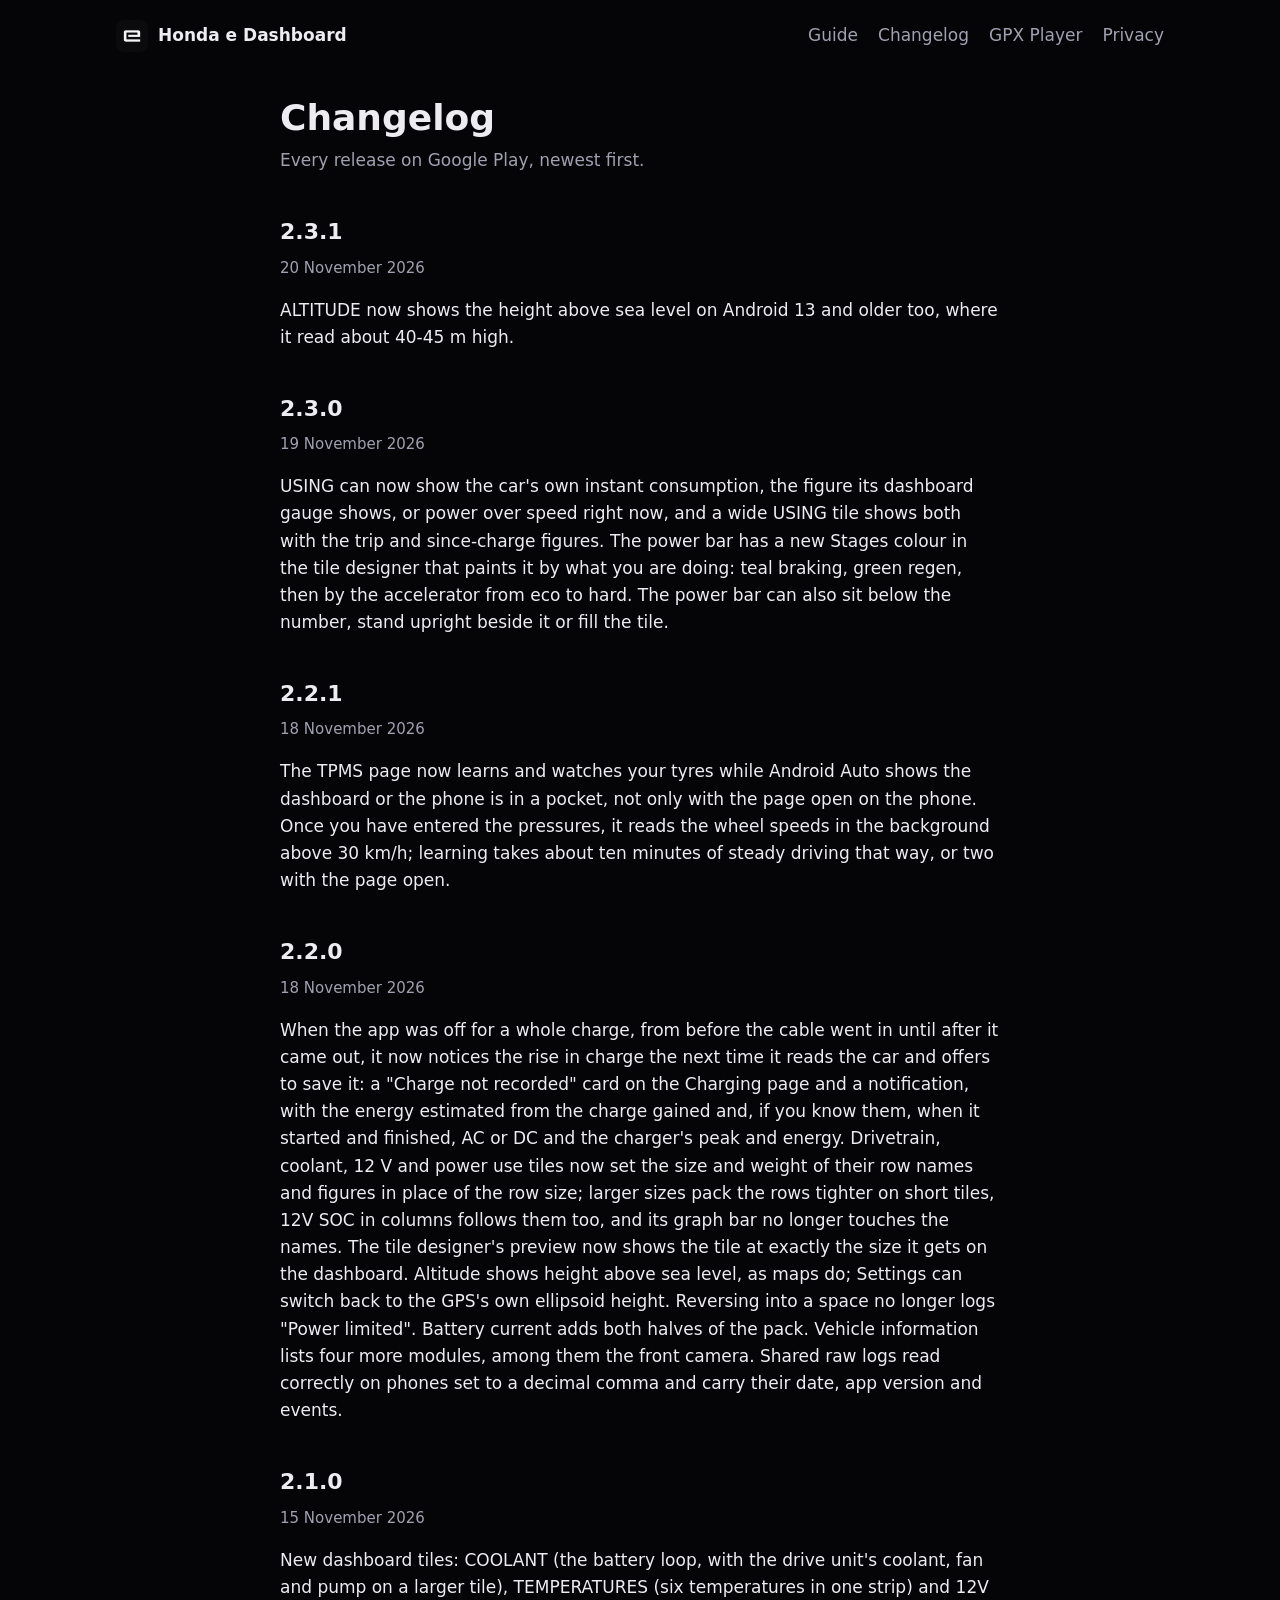
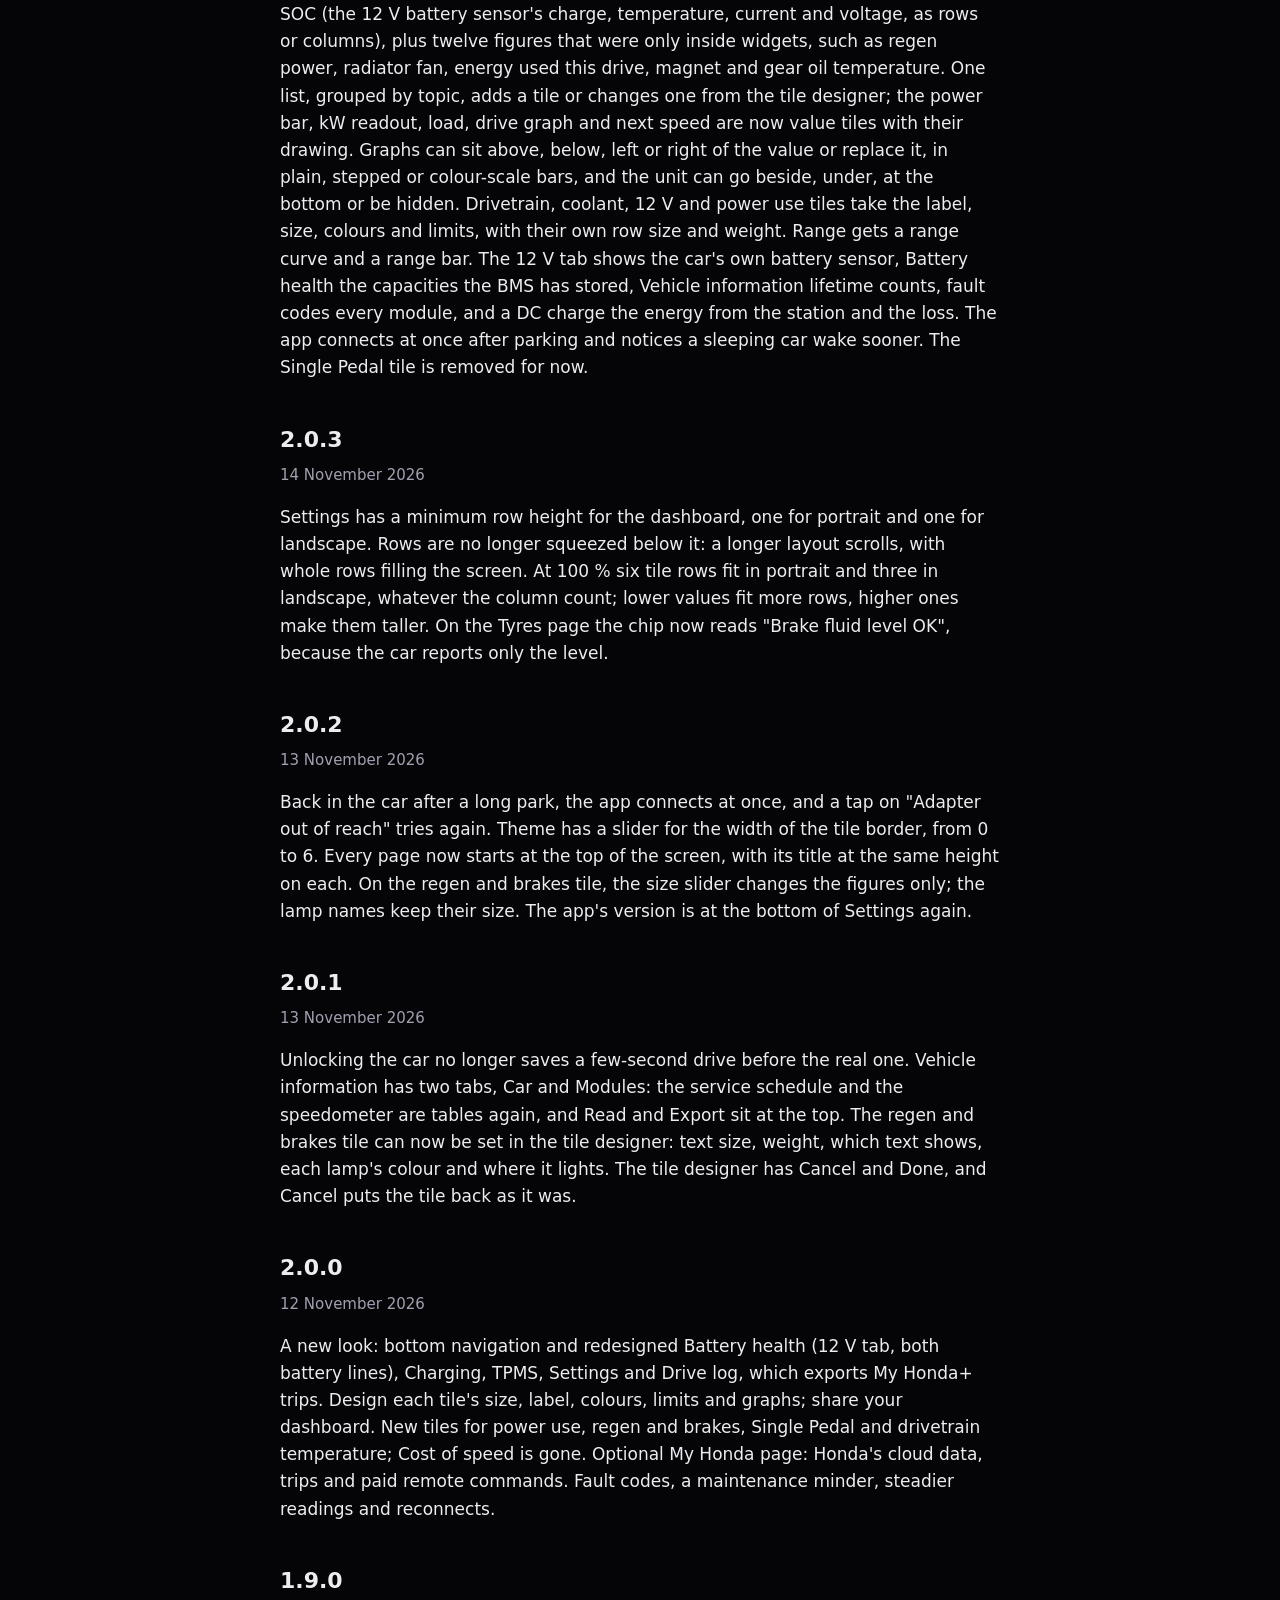
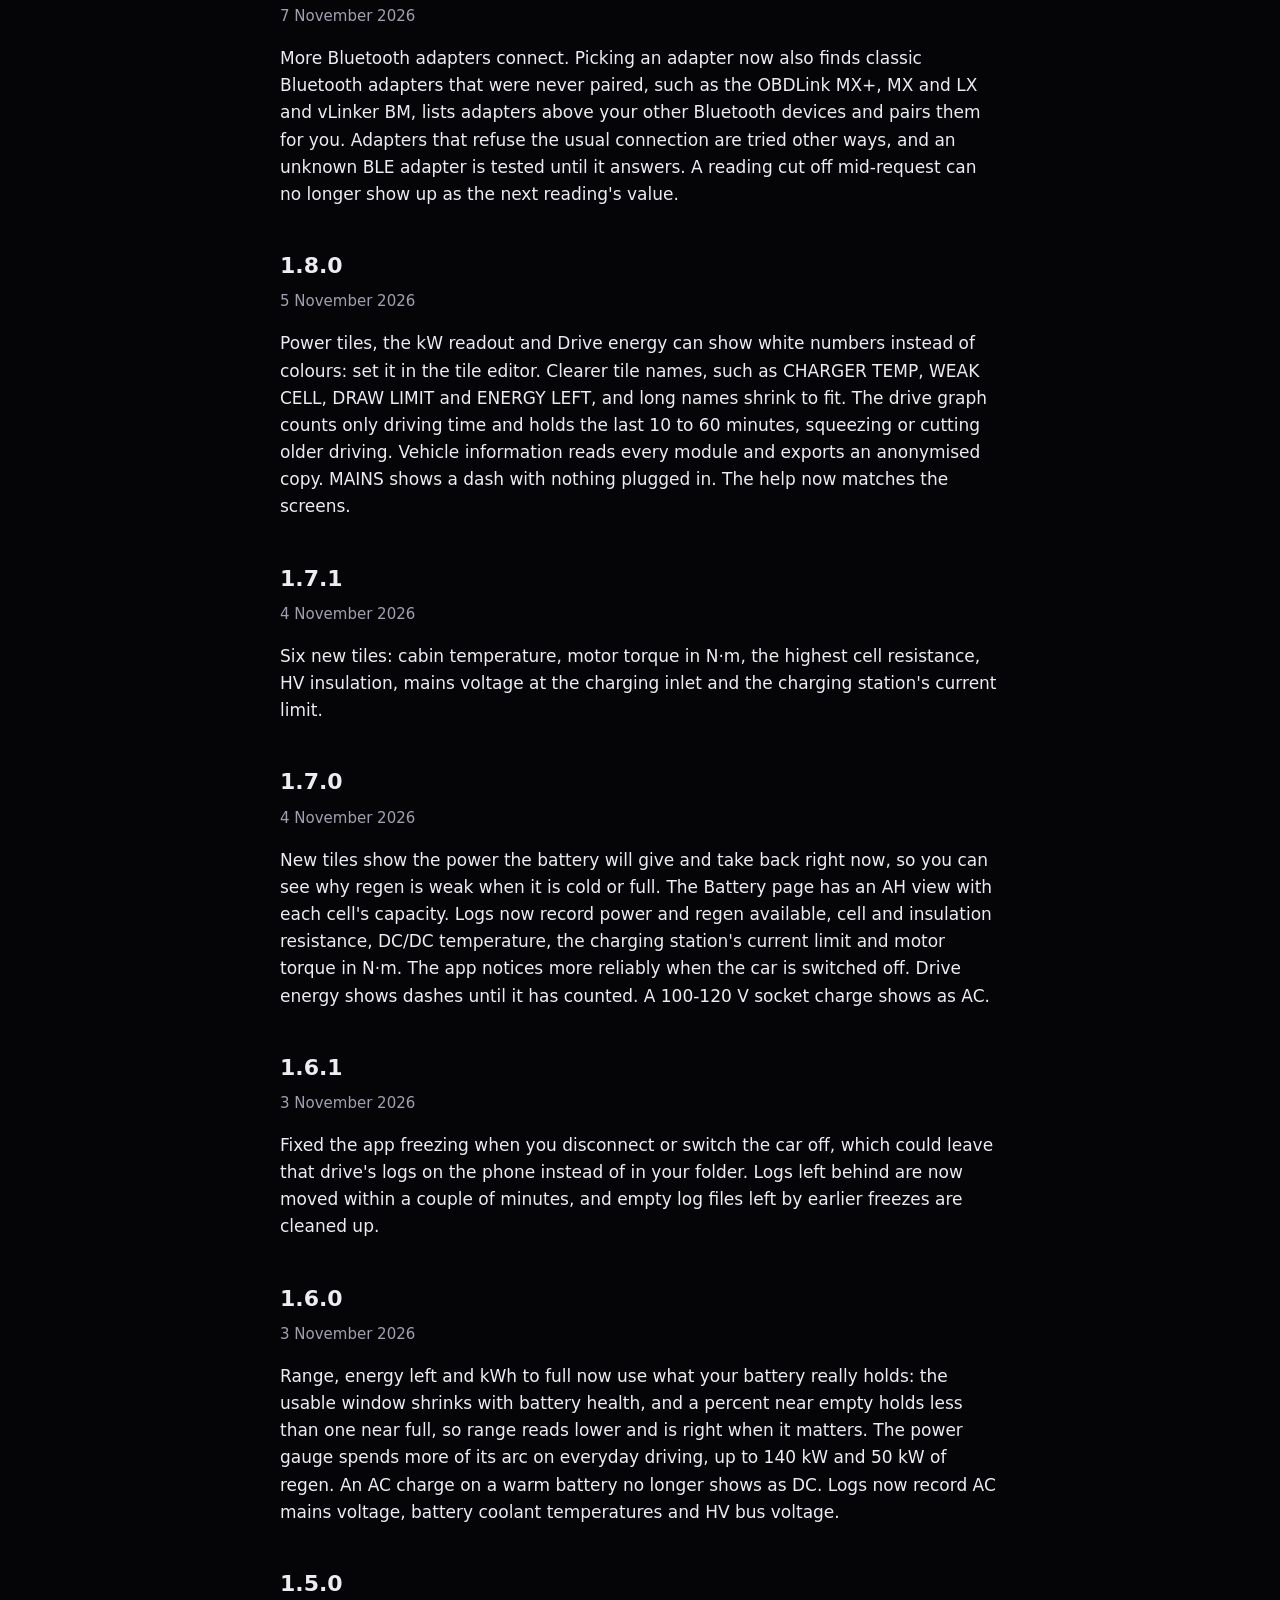
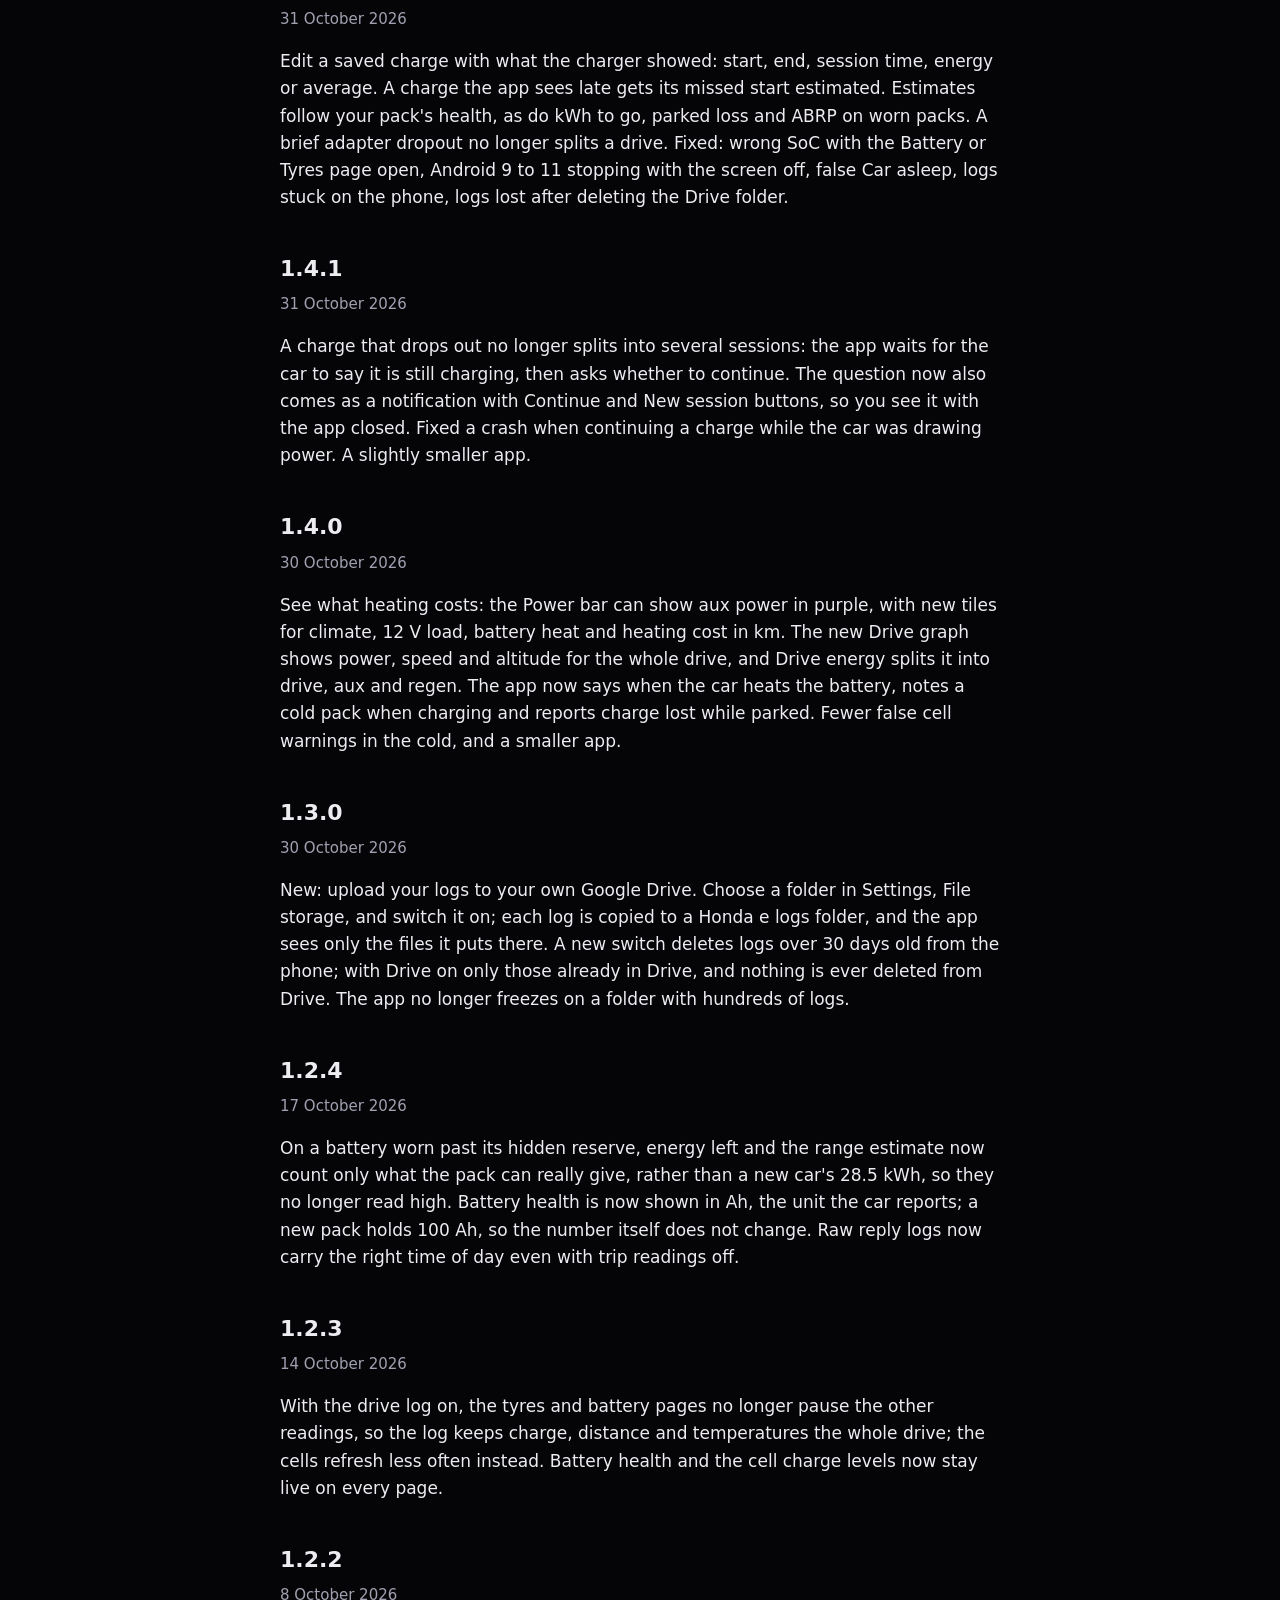
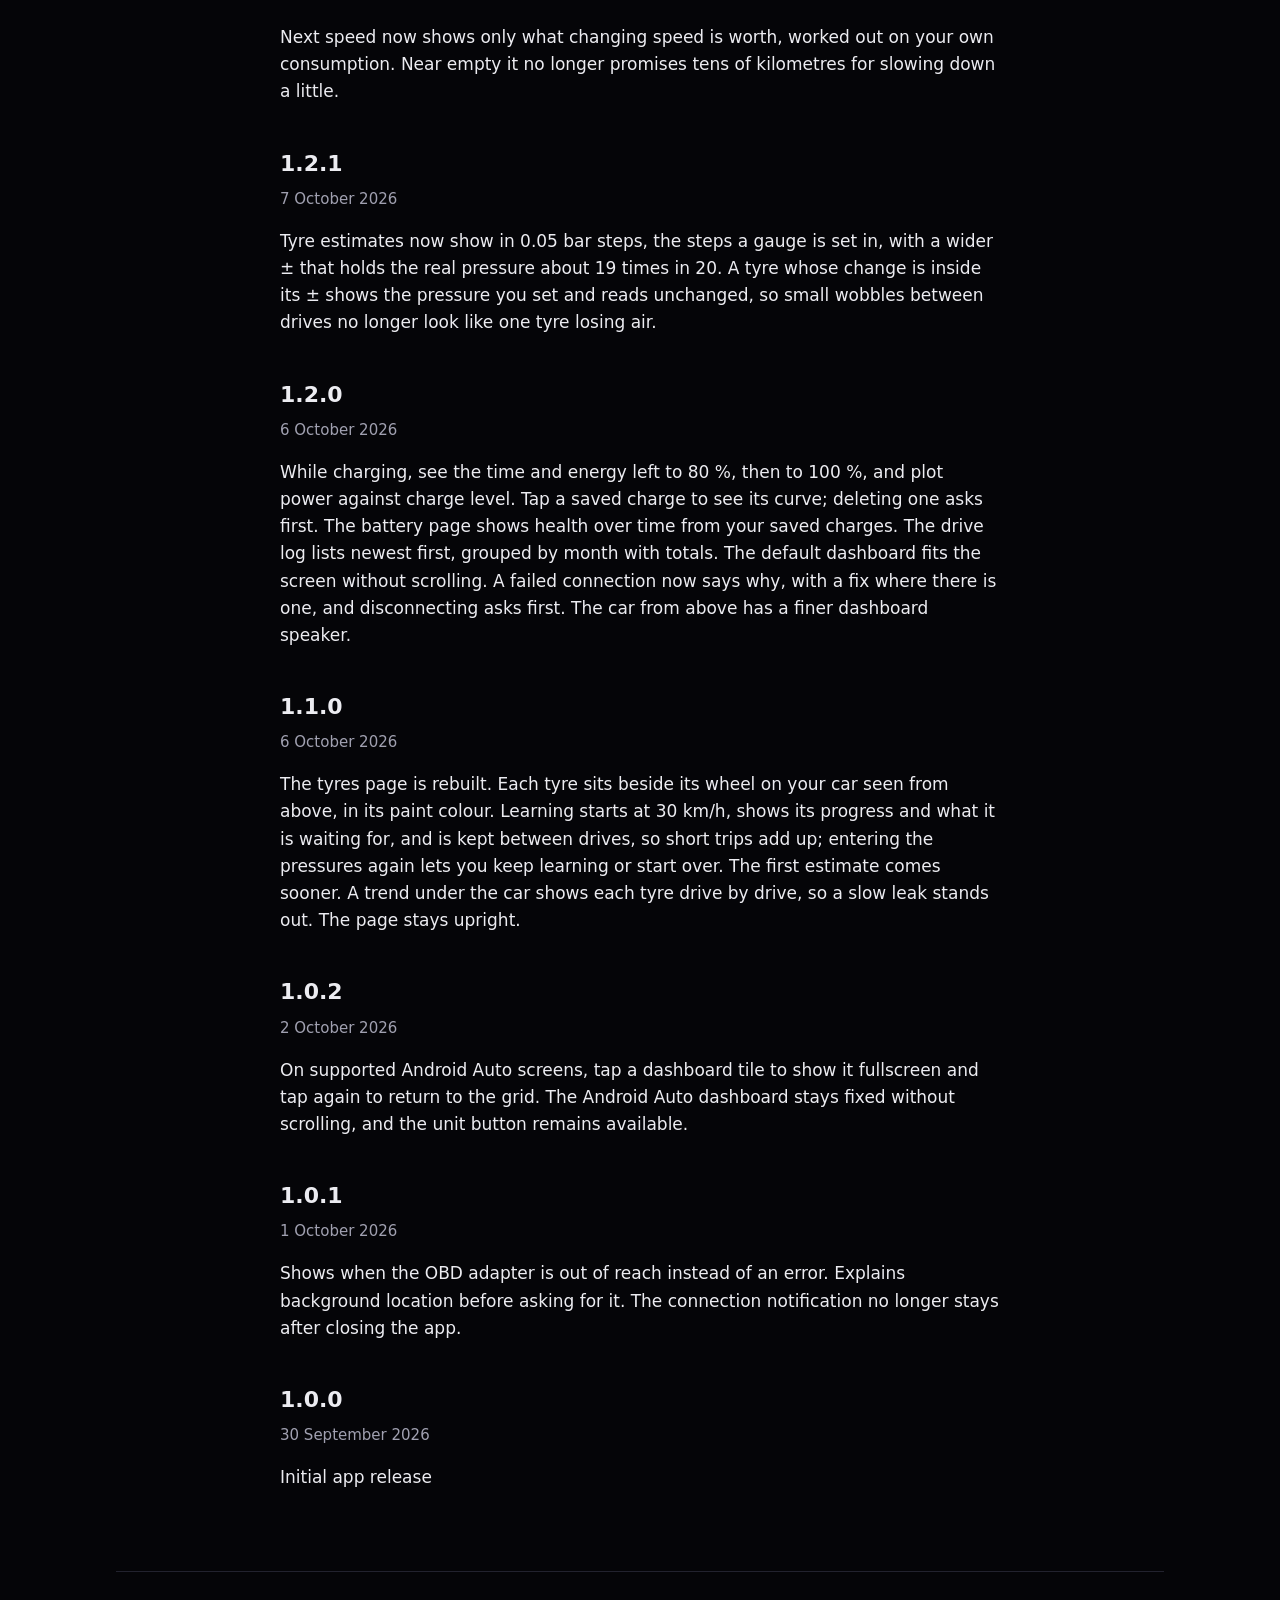
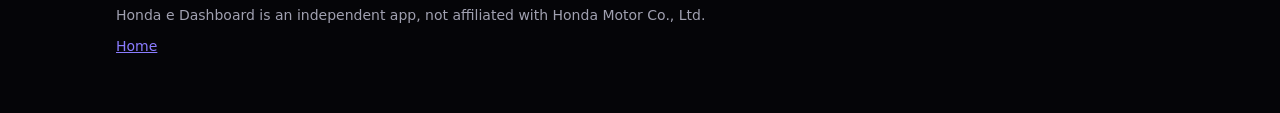
==== changelog.html @ 14dd9c03 "Deploy site from c4abbd6" ====
<!doctype html>
<html lang="en">
<head>
<meta charset="utf-8">
<meta name="viewport" content="width=device-width, initial-scale=1">
<title>Changelog · Honda e Dashboard</title>
<meta name="description" content="Every release of the Honda e Dashboard Android app, newest first.">
<meta name="color-scheme" content="dark">
<link rel="icon" href="img/app-icon-512x512.png">
<link rel="stylesheet" href="style.css">
<link rel="canonical" href="https://morvy.github.io/hondae/changelog.html">
<link rel="apple-touch-icon" href="img/app-icon-512x512.png">
<meta property="og:type" content="website">
<meta property="og:site_name" content="Honda e Dashboard">
<meta property="og:title" content="Changelog · Honda e Dashboard">
<meta property="og:description" content="Every release of the Honda e Dashboard Android app, newest first.">
<meta property="og:url" content="https://morvy.github.io/hondae/changelog.html">
<meta property="og:image" content="https://morvy.github.io/hondae/img/hero-2048x1000.png">
<meta property="og:image:width" content="2048">
<meta property="og:image:height" content="1000">
<meta property="og:image:alt" content="Honda e Dashboard: live power, battery and charging from your OBD adapter">
<meta name="twitter:card" content="summary_large_image">
</head>
<body>
<div class="wrap">
  <header class="top">
    <a class="brand" href="./"><img src="img/app-icon-512x512.png" alt="">Honda e Dashboard</a>
    <nav><a href="guide.html">Guide</a><a href="changelog.html">Changelog</a><a href="https://morvy.github.io/gpx-log-player/" rel="noopener">GPX Player</a><a href="privacy.html">Privacy</a></nav>
  </header>

  <main class="doc">
    <h1>Changelog</h1>
    <p class="meta">Every release on Google Play, newest first.</p>
    <section id="v2.3.1">
      <h2>2.3.1</h2>
      <p class="meta">20 November 2026</p><p>ALTITUDE now shows the height above sea level on Android 13 and older too, where it read about 40-45 m high.</p>
    </section>
    <section id="v2.3.0">
      <h2>2.3.0</h2>
      <p class="meta">19 November 2026</p><p>USING can now show the car&#x27;s own instant consumption, the figure its dashboard gauge shows, or power over speed right now, and a wide USING tile shows both with the trip and since-charge figures. The power bar has a new Stages colour in the tile designer that paints it by what you are doing: teal braking, green regen, then by the accelerator from eco to hard. The power bar can also sit below the number, stand upright beside it or fill the tile.</p>
    </section>
    <section id="v2.2.1">
      <h2>2.2.1</h2>
      <p class="meta">18 November 2026</p><p>The TPMS page now learns and watches your tyres while Android Auto shows the dashboard or the phone is in a pocket, not only with the page open on the phone. Once you have entered the pressures, it reads the wheel speeds in the background above 30 km/h; learning takes about ten minutes of steady driving that way, or two with the page open.</p>
    </section>
    <section id="v2.2.0">
      <h2>2.2.0</h2>
      <p class="meta">18 November 2026</p><p>When the app was off for a whole charge, from before the cable went in until after it came out, it now notices the rise in charge the next time it reads the car and offers to save it: a &quot;Charge not recorded&quot; card on the Charging page and a notification, with the energy estimated from the charge gained and, if you know them, when it started and finished, AC or DC and the charger&#x27;s peak and energy. Drivetrain, coolant, 12 V and power use tiles now set the size and weight of their row names and figures in place of the row size; larger sizes pack the rows tighter on short tiles, 12V SOC in columns follows them too, and its graph bar no longer touches the names. The tile designer&#x27;s preview now shows the tile at exactly the size it gets on the dashboard. Altitude shows height above sea level, as maps do; Settings can switch back to the GPS&#x27;s own ellipsoid height. Reversing into a space no longer logs &quot;Power limited&quot;. Battery current adds both halves of the pack. Vehicle information lists four more modules, among them the front camera. Shared raw logs read correctly on phones set to a decimal comma and carry their date, app version and events.</p>
    </section>
    <section id="v2.1.0">
      <h2>2.1.0</h2>
      <p class="meta">15 November 2026</p><p>New dashboard tiles: COOLANT (the battery loop, with the drive unit&#x27;s coolant, fan and pump on a larger tile), TEMPERATURES (six temperatures in one strip) and 12V SOC (the 12 V battery sensor&#x27;s charge, temperature, current and voltage, as rows or columns), plus twelve figures that were only inside widgets, such as regen power, radiator fan, energy used this drive, magnet and gear oil temperature. One list, grouped by topic, adds a tile or changes one from the tile designer; the power bar, kW readout, load, drive graph and next speed are now value tiles with their drawing. Graphs can sit above, below, left or right of the value or replace it, in plain, stepped or colour-scale bars, and the unit can go beside, under, at the bottom or be hidden. Drivetrain, coolant, 12 V and power use tiles take the label, size, colours and limits, with their own row size and weight. Range gets a range curve and a range bar. The 12 V tab shows the car&#x27;s own battery sensor, Battery health the capacities the BMS has stored, Vehicle information lifetime counts, fault codes every module, and a DC charge the energy from the station and the loss. The app connects at once after parking and notices a sleeping car wake sooner. The Single Pedal tile is removed for now.</p>
    </section>
    <section id="v2.0.3">
      <h2>2.0.3</h2>
      <p class="meta">14 November 2026</p><p>Settings has a minimum row height for the dashboard, one for portrait and one for landscape. Rows are no longer squeezed below it: a longer layout scrolls, with whole rows filling the screen. At 100 % six tile rows fit in portrait and three in landscape, whatever the column count; lower values fit more rows, higher ones make them taller. On the Tyres page the chip now reads &quot;Brake fluid level OK&quot;, because the car reports only the level.</p>
    </section>
    <section id="v2.0.2">
      <h2>2.0.2</h2>
      <p class="meta">13 November 2026</p><p>Back in the car after a long park, the app connects at once, and a tap on &quot;Adapter out of reach&quot; tries again. Theme has a slider for the width of the tile border, from 0 to 6. Every page now starts at the top of the screen, with its title at the same height on each. On the regen and brakes tile, the size slider changes the figures only; the lamp names keep their size. The app&#x27;s version is at the bottom of Settings again.</p>
    </section>
    <section id="v2.0.1">
      <h2>2.0.1</h2>
      <p class="meta">13 November 2026</p><p>Unlocking the car no longer saves a few-second drive before the real one. Vehicle information has two tabs, Car and Modules: the service schedule and the speedometer are tables again, and Read and Export sit at the top. The regen and brakes tile can now be set in the tile designer: text size, weight, which text shows, each lamp&#x27;s colour and where it lights. The tile designer has Cancel and Done, and Cancel puts the tile back as it was.</p>
    </section>
    <section id="v2.0.0">
      <h2>2.0.0</h2>
      <p class="meta">12 November 2026</p><p>A new look: bottom navigation and redesigned Battery health (12 V tab, both battery lines), Charging, TPMS, Settings and Drive log, which exports My Honda+ trips. Design each tile&#x27;s size, label, colours, limits and graphs; share your dashboard. New tiles for power use, regen and brakes, Single Pedal and drivetrain temperature; Cost of speed is gone. Optional My Honda page: Honda&#x27;s cloud data, trips and paid remote commands. Fault codes, a maintenance minder, steadier readings and reconnects.</p>
    </section>
    <section id="v1.9.0">
      <h2>1.9.0</h2>
      <p class="meta">7 November 2026</p><p>More Bluetooth adapters connect. Picking an adapter now also finds classic Bluetooth adapters that were never paired, such as the OBDLink MX+, MX and LX and vLinker BM, lists adapters above your other Bluetooth devices and pairs them for you. Adapters that refuse the usual connection are tried other ways, and an unknown BLE adapter is tested until it answers. A reading cut off mid-request can no longer show up as the next reading&#x27;s value.</p>
    </section>
    <section id="v1.8.0">
      <h2>1.8.0</h2>
      <p class="meta">5 November 2026</p><p>Power tiles, the kW readout and Drive energy can show white numbers instead of colours: set it in the tile editor. Clearer tile names, such as CHARGER TEMP, WEAK CELL, DRAW LIMIT and ENERGY LEFT, and long names shrink to fit. The drive graph counts only driving time and holds the last 10 to 60 minutes, squeezing or cutting older driving. Vehicle information reads every module and exports an anonymised copy. MAINS shows a dash with nothing plugged in. The help now matches the screens.</p>
    </section>
    <section id="v1.7.1">
      <h2>1.7.1</h2>
      <p class="meta">4 November 2026</p><p>Six new tiles: cabin temperature, motor torque in N·m, the highest cell resistance, HV insulation, mains voltage at the charging inlet and the charging station&#x27;s current limit.</p>
    </section>
    <section id="v1.7.0">
      <h2>1.7.0</h2>
      <p class="meta">4 November 2026</p><p>New tiles show the power the battery will give and take back right now, so you can see why regen is weak when it is cold or full. The Battery page has an AH view with each cell&#x27;s capacity. Logs now record power and regen available, cell and insulation resistance, DC/DC temperature, the charging station&#x27;s current limit and motor torque in N·m. The app notices more reliably when the car is switched off. Drive energy shows dashes until it has counted. A 100-120 V socket charge shows as AC.</p>
    </section>
    <section id="v1.6.1">
      <h2>1.6.1</h2>
      <p class="meta">3 November 2026</p><p>Fixed the app freezing when you disconnect or switch the car off, which could leave that drive&#x27;s logs on the phone instead of in your folder. Logs left behind are now moved within a couple of minutes, and empty log files left by earlier freezes are cleaned up.</p>
    </section>
    <section id="v1.6.0">
      <h2>1.6.0</h2>
      <p class="meta">3 November 2026</p><p>Range, energy left and kWh to full now use what your battery really holds: the usable window shrinks with battery health, and a percent near empty holds less than one near full, so range reads lower and is right when it matters. The power gauge spends more of its arc on everyday driving, up to 140 kW and 50 kW of regen. An AC charge on a warm battery no longer shows as DC. Logs now record AC mains voltage, battery coolant temperatures and HV bus voltage.</p>
    </section>
    <section id="v1.5.0">
      <h2>1.5.0</h2>
      <p class="meta">31 October 2026</p><p>Edit a saved charge with what the charger showed: start, end, session time, energy or average. A charge the app sees late gets its missed start estimated. Estimates follow your pack&#x27;s health, as do kWh to go, parked loss and ABRP on worn packs. A brief adapter dropout no longer splits a drive. Fixed: wrong SoC with the Battery or Tyres page open, Android 9 to 11 stopping with the screen off, false Car asleep, logs stuck on the phone, logs lost after deleting the Drive folder.</p>
    </section>
    <section id="v1.4.1">
      <h2>1.4.1</h2>
      <p class="meta">31 October 2026</p><p>A charge that drops out no longer splits into several sessions: the app waits for the car to say it is still charging, then asks whether to continue. The question now also comes as a notification with Continue and New session buttons, so you see it with the app closed. Fixed a crash when continuing a charge while the car was drawing power. A slightly smaller app.</p>
    </section>
    <section id="v1.4.0">
      <h2>1.4.0</h2>
      <p class="meta">30 October 2026</p><p>See what heating costs: the Power bar can show aux power in purple, with new tiles for climate, 12 V load, battery heat and heating cost in km. The new Drive graph shows power, speed and altitude for the whole drive, and Drive energy splits it into drive, aux and regen. The app now says when the car heats the battery, notes a cold pack when charging and reports charge lost while parked. Fewer false cell warnings in the cold, and a smaller app.</p>
    </section>
    <section id="v1.3.0">
      <h2>1.3.0</h2>
      <p class="meta">30 October 2026</p><p>New: upload your logs to your own Google Drive. Choose a folder in Settings, File storage, and switch it on; each log is copied to a Honda e logs folder, and the app sees only the files it puts there. A new switch deletes logs over 30 days old from the phone; with Drive on only those already in Drive, and nothing is ever deleted from Drive. The app no longer freezes on a folder with hundreds of logs.</p>
    </section>
    <section id="v1.2.4">
      <h2>1.2.4</h2>
      <p class="meta">17 October 2026</p><p>On a battery worn past its hidden reserve, energy left and the range estimate now count only what the pack can really give, rather than a new car&#x27;s 28.5 kWh, so they no longer read high. Battery health is now shown in Ah, the unit the car reports; a new pack holds 100 Ah, so the number itself does not change. Raw reply logs now carry the right time of day even with trip readings off.</p>
    </section>
    <section id="v1.2.3">
      <h2>1.2.3</h2>
      <p class="meta">14 October 2026</p><p>With the drive log on, the tyres and battery pages no longer pause the other readings, so the log keeps charge, distance and temperatures the whole drive; the cells refresh less often instead. Battery health and the cell charge levels now stay live on every page.</p>
    </section>
    <section id="v1.2.2">
      <h2>1.2.2</h2>
      <p class="meta">8 October 2026</p><p>Next speed now shows only what changing speed is worth, worked out on your own consumption. Near empty it no longer promises tens of kilometres for slowing down a little.</p>
    </section>
    <section id="v1.2.1">
      <h2>1.2.1</h2>
      <p class="meta">7 October 2026</p><p>Tyre estimates now show in 0.05 bar steps, the steps a gauge is set in, with a wider ± that holds the real pressure about 19 times in 20. A tyre whose change is inside its ± shows the pressure you set and reads unchanged, so small wobbles between drives no longer look like one tyre losing air.</p>
    </section>
    <section id="v1.2.0">
      <h2>1.2.0</h2>
      <p class="meta">6 October 2026</p><p>While charging, see the time and energy left to 80 %, then to 100 %, and plot power against charge level. Tap a saved charge to see its curve; deleting one asks first. The battery page shows health over time from your saved charges. The drive log lists newest first, grouped by month with totals. The default dashboard fits the screen without scrolling. A failed connection now says why, with a fix where there is one, and disconnecting asks first. The car from above has a finer dashboard speaker.</p>
    </section>
    <section id="v1.1.0">
      <h2>1.1.0</h2>
      <p class="meta">6 October 2026</p><p>The tyres page is rebuilt. Each tyre sits beside its wheel on your car seen from above, in its paint colour. Learning starts at 30 km/h, shows its progress and what it is waiting for, and is kept between drives, so short trips add up; entering the pressures again lets you keep learning or start over. The first estimate comes sooner. A trend under the car shows each tyre drive by drive, so a slow leak stands out. The page stays upright.</p>
    </section>
    <section id="v1.0.2">
      <h2>1.0.2</h2>
      <p class="meta">2 October 2026</p><p>On supported Android Auto screens, tap a dashboard tile to show it fullscreen and tap again to return to the grid. The Android Auto dashboard stays fixed without scrolling, and the unit button remains available.</p>
    </section>
    <section id="v1.0.1">
      <h2>1.0.1</h2>
      <p class="meta">1 October 2026</p><p>Shows when the OBD adapter is out of reach instead of an error. Explains background location before asking for it. The connection notification no longer stays after closing the app.</p>
    </section>
    <section id="v1.0.0">
      <h2>1.0.0</h2>
      <p class="meta">30 September 2026</p><p>Initial app release</p>
    </section>
  </main>

  <footer>
    <p>Honda e Dashboard is an independent app, not affiliated with Honda Motor Co., Ltd.</p>
    <p><a href="./">Home</a></p>
  </footer>
</div>
</body>
</html>
---- style.css ----
:root {
  --bg: #050508;
  --surface: #0e0e14;
  --line: #22222e;
  --text: #ececf1;
  --muted: #a0a0b0;
  --accent: #8a7cff;
  --accent-soft: #2a2550;
}

* { box-sizing: border-box; }

html { -webkit-text-size-adjust: 100%; }

body {
  margin: 0;
  background: var(--bg);
  color: var(--text);
  font: 17px/1.6 system-ui, -apple-system, "Segoe UI", Roboto, sans-serif;
  -webkit-font-smoothing: antialiased;
}

a { color: var(--accent); }

img { max-width: 100%; height: auto; display: block; }

.wrap { max-width: 1080px; margin: 0 auto; padding: 0 16px; }

header.top {
  display: flex; align-items: center; justify-content: space-between; flex-wrap: wrap; gap: 8px 0;
  padding: 20px 0;
}
header.top .brand { display: flex; align-items: center; gap: 10px; color: var(--text); text-decoration: none; font-weight: 600; }
header.top .brand img { width: 32px; height: 32px; border-radius: 8px; }
header.top nav a { color: var(--muted); text-decoration: none; margin-left: 20px; }
header.top nav a:hover { color: var(--text); }

.hero img { width: 100%; border-radius: 20px; }

.lede { max-width: 680px; margin: 40px auto 0; text-align: center; color: var(--muted); font-size: 19px; }

.features { display: flex; flex-direction: column; gap: 72px; margin: 80px 0; }

.feature { display: grid; grid-template-columns: 280px 1fr; gap: 56px; align-items: center; }
.feature:nth-child(even) { grid-template-columns: 1fr 280px; }
.feature:nth-child(even) .shot { order: 2; }
.feature .shot img { border-radius: 24px; outline: 1px solid rgba(255, 255, 255, .08); outline-offset: -1px; }
.feature h2 { margin: 0 0 12px; font-size: 28px; line-height: 1.2; text-wrap: balance; }
.feature p { margin: 0 0 12px; color: var(--muted); }

.eyebrow { color: var(--accent); font-size: 13px; font-weight: 600; letter-spacing: .08em; text-transform: uppercase; }

.cards { display: grid; grid-template-columns: repeat(auto-fit, minmax(240px, 1fr)); gap: 16px; margin-bottom: 80px; }
.card { background: var(--surface); border: 1px solid var(--line); border-radius: 16px; padding: 24px; }
.card h3 { margin: 0 0 8px; font-size: 18px; }
.card p { margin: 0; color: var(--muted); font-size: 15px; }

.cta { text-align: center; background: var(--accent-soft); border: 1px solid var(--accent); border-radius: 20px; padding: 40px 24px; margin-bottom: 80px; }
.cta h2 { margin: 0 0 8px; font-size: 28px; line-height: 1.2; }
.cta p { max-width: 520px; margin: 0 auto 24px; color: var(--muted); }
.button { display: inline-block; background: var(--accent); color: #fff; font-weight: 600; text-decoration: none; padding: 12px 28px; border-radius: 999px; }
.button:hover { filter: brightness(1.1); }

footer { border-top: 1px solid var(--line); padding: 32px 0 48px; color: var(--muted); font-size: 14px; }
footer p { margin: 0 0 8px; }

/* Privacy policy */
.doc { max-width: 720px; margin: 24px auto 80px; }
.doc h1 { font-size: 36px; line-height: 1.2; margin: 0 0 8px; }
.doc h2 { font-size: 22px; margin: 40px 0 12px; }
.doc .meta { color: var(--muted); margin: 0 0 32px; }
.doc h2 + .meta { margin: -6px 0 12px; font-size: 15px; }
.doc .summary { background: var(--surface); border: 1px solid var(--line); border-left: 3px solid var(--accent); border-radius: 12px; padding: 20px 24px; }
.doc .summary ul { margin: 0; padding-left: 20px; }
.doc li { margin-bottom: 6px; }
.doc table { width: 100%; border-collapse: collapse; font-size: 15px; }
.doc th, .doc td { text-align: left; vertical-align: top; padding: 10px 12px 10px 0; border-bottom: 1px solid var(--line); }
.doc th { color: var(--muted); font-weight: 600; }
.doc code { font-size: 14px; background: var(--surface); padding: 1px 6px; border-radius: 6px; }

@media (max-width: 720px) {
  .feature, .feature:nth-child(even) { grid-template-columns: 1fr; gap: 24px; }
  .feature:nth-child(even) .shot { order: 0; }
  .feature .shot { max-width: 260px; margin: 0 auto; }
  .hero img { border-radius: 12px; }
  header.top nav a { margin-left: 14px; }
  .doc table, .doc tbody, .doc tr, .doc td, .doc th { display: block; }
  .doc thead { display: none; }
  .doc td { border: 0; padding: 4px 0; }
  .doc tr { border-bottom: 1px solid var(--line); padding: 10px 0; }
}

.note-ref { color: var(--accent); text-decoration: none; font-weight: 600; margin-left: 1px; }
.notes { list-style: none; margin: 0 0 24px; padding: 0 0 24px; border-bottom: 1px solid var(--line); }
.notes li { position: relative; padding-left: 2em; margin-bottom: 10px; }
.notes li > span { position: absolute; left: 0; color: var(--accent); font-weight: 600; }
.notes li:target { color: var(--text); }

/* Dashboard guide */
.wide-wrap { max-width: 1200px; }
.guide { display: grid; grid-template-columns: 220px minmax(0, 1fr); gap: 40px; align-items: start; margin: 8px 0 64px; }
.guide main { min-width: 0; }
.guide h1 { font-size: 32px; line-height: 1.2; margin: 0 0 6px; }
.guide h2 { font-size: 20px; margin: 36px 0 12px; padding-bottom: 6px; border-bottom: 1px solid var(--line); scroll-margin-top: 16px; }
.guide .meta, .guide p { color: var(--muted); font-size: 15px; }
.guide p strong { color: var(--text); }
.guide main > ul { color: var(--muted); font-size: 15px; line-height: 1.55; padding-left: 18px; }
.guide main > ul li { margin-bottom: 8px; }
.guide main > ul strong, .guide main > ol strong { color: var(--text); }
.guide main > ol { color: var(--muted); font-size: 15px; line-height: 1.55; padding-left: 20px; }
.guide main > ol li { margin-bottom: 6px; }
.callout ol { margin: 8px 0 0; padding-left: 20px; color: var(--muted); font-size: 14px; line-height: 1.5; }
.callout ol li { margin-bottom: 4px; }
.callout ol strong { color: var(--text); }
.guide main > .glossary { margin: 8px 0 16px; }
.guide main a:not(.chip):not(.shot) { color: var(--accent); text-decoration-color: var(--accent-soft); text-underline-offset: 2px; }
.tabs { display: flex; gap: 2px; overflow-x: auto; scrollbar-width: none; border-bottom: 1px solid var(--line); margin: 8px 0 24px; }
.tabs::-webkit-scrollbar { display: none; }
.tabs a { flex: none; padding: 10px 14px; color: var(--muted); text-decoration: none; white-space: nowrap; font-size: 15px; border-bottom: 2px solid transparent; margin-bottom: -1px; }
.tabs a:hover { color: var(--text); }
.tabs a[aria-current="page"] { color: var(--text); border-bottom-color: var(--accent); }
.guide.screen { grid-template-columns: 270px minmax(0, 1fr); }
.phone-shots { position: sticky; top: 16px; display: grid; gap: 14px; }
.phone-shots a { display: block; line-height: 0; }
.phone-shots img { width: 100%; height: auto; border: 1px solid var(--line); border-radius: 18px; }
.guide.screen h1 { margin-bottom: 8px; }
.toc { position: sticky; top: 16px; max-height: calc(100vh - 32px); overflow-y: auto; font-size: 14px; }
.toc summary { cursor: pointer; color: var(--text); font-weight: 600; margin-bottom: 8px; list-style: none; }
.toc summary::-webkit-details-marker { display: none; }
.toc ul { list-style: none; margin: 0; padding: 0; }
.toc li a { display: block; padding: 2px 0 2px 12px; color: var(--muted); text-decoration: none; border-left: 1px solid var(--line); }
.toc li a:hover { color: var(--text); border-left-color: var(--accent); }
.toc .toc-group { margin-bottom: 10px; }
.toc .toc-group > a { padding-left: 0; border: 0; color: var(--accent); font-weight: 600; font-size: 12px; letter-spacing: .06em; text-transform: uppercase; }
.items { display: grid; grid-template-columns: repeat(auto-fill, minmax(380px, 1fr)); gap: 10px 20px; }
.item { display: grid; grid-template-columns: 104px 1fr; gap: 14px; align-items: start; padding: 10px 0; scroll-margin-top: 16px; }
.item.s4 { grid-template-columns: 168px 1fr; }
.item.s6 { grid-template-columns: 253px 1fr; }
.item .shot img { width: 100%; border-radius: 8px; }
.item h3 { margin: 0 0 4px; font-size: 14px; letter-spacing: .04em; }
.item p { margin: 0; font-size: 14px; line-height: 1.5; }
.item:target h3 { color: var(--accent); }
.src { display: inline-block; margin-left: 6px; padding: 1px 7px; border-radius: 999px; font-size: 11px; font-weight: 600; letter-spacing: .02em; vertical-align: 1px; white-space: normal; }
.src.ecu { background: #12301f; color: #7fd6a4; }
.src.gps { background: #13283d; color: #86b8e8; }
.src.calc { background: var(--accent-soft); color: #c4bbff; font-weight: 500; }
.items.full { grid-template-columns: 1fr; margin-bottom: 10px; }
.items.full .item.s6 { grid-template-columns: 3fr 9fr; gap: 20px; }
.battery { display: grid; grid-template-columns: 200px minmax(0, 1fr); gap: 20px; align-items: start; }
.pack { display: flex; flex-direction: column; height: 300px; border: 1px solid var(--line); border-radius: 10px; overflow: hidden; font-size: 12px; }
.pack > div, .pack-window > span { padding: 3px 10px; min-height: 22px; display: flex; align-items: center; }
.pack-top, .pack-bottom { background: #241a33; color: var(--muted); }
.pack-top { flex: 1.3; } .pack-bottom { flex: 4.9; }
.pack-window { flex: 25.3; flex-direction: column; align-items: stretch !important; padding: 0 !important; }
.pack-used { background: var(--surface); color: var(--muted); flex: 14.1; }
.pack-left { background: var(--accent-soft); color: var(--text); flex: 11.2; }
.glossary { width: 100%; border-collapse: collapse; font-size: 13px; }
.glossary th, .glossary td { text-align: left; vertical-align: top; padding: 6px 10px 6px 0; border-bottom: 1px solid var(--line); color: var(--muted); }
.glossary th { font-weight: 600; }
.glossary td:first-child, .glossary td[data-v] { color: var(--text); white-space: nowrap; font-variant-numeric: tabular-nums; }
.note { margin-top: 12px; }
@media (max-width: 860px) {
  .guide, .guide.screen { grid-template-columns: minmax(0, 1fr); gap: 16px; }
  .phone-shots { position: static; grid-template-columns: repeat(auto-fill, minmax(140px, 1fr)); max-width: 600px; }
  .phone-shots img { border-radius: 12px; }
  .toc { position: static; max-height: none; background: var(--surface); border: 1px solid var(--line); border-radius: 12px; padding: 12px 16px; }
  .toc details:not([open]) summary { margin: 0; }
  .toc summary::after { content: " ▾"; color: var(--muted); }
  .items { grid-template-columns: 1fr; }
  .battery { grid-template-columns: 1fr; }
  .pack { height: 260px; max-width: 360px; }
  .glossary th:nth-child(4), .glossary td:nth-child(4) { display: none; }
}
@media (max-width: 480px) {
  .item.s6 { grid-template-columns: 1fr; }
  .item.s4 { grid-template-columns: 140px 1fr; }
}
@media (max-width: 600px) {
  .items.full .item.s6 { grid-template-columns: 1fr; gap: 8px; }
}
dialog.zoom { padding: 0; line-height: 0; border: 1px solid var(--line); border-radius: 18px; background: #0e0e11; max-width: min(92vw, 1080px); max-height: 92vh; overflow: hidden; }
dialog.zoom::backdrop { background: rgba(0, 0, 0, .78); backdrop-filter: blur(3px); }
dialog.zoom img { display: block; width: auto; max-width: min(92vw, 1080px); max-height: 92vh; }
dialog.zoom form { position: absolute; top: 8px; right: 8px; margin: 0; }
dialog.zoom button { width: 36px; height: 36px; border-radius: 999px; border: 1px solid var(--line); background: rgba(14, 14, 20, .85); color: var(--text); font-size: 22px; line-height: 1; cursor: pointer; }
.uses { display: flex; flex-wrap: wrap; gap: 6px; margin-top: 8px; }
.chip { font-size: 12px; padding: 2px 9px; border-radius: 999px; border: 1px solid var(--line); background: var(--surface); color: var(--muted); text-decoration: none; }
a.chip:hover { color: var(--text); border-color: var(--accent); }
.callout { background: var(--surface); border: 1px solid var(--line); border-left: 3px solid var(--accent); border-radius: 12px; padding: 16px 20px; margin: 24px 0; }
.callout.disclaimer { border-left-color: #ffb020; margin: 40px 0 24px; }
.callout.disclaimer p { margin-top: 6px; }
.callout h4 { margin: 0 0 8px; font-size: 15px; color: var(--text); }
.callout h4 + table, .callout h4 + ul { margin-top: 0; }
.callout * + h4 { margin-top: 16px; }
.callout ul { margin: 0; padding-left: 18px; color: var(--muted); font-size: 14px; line-height: 1.5; }
.callout li { margin-bottom: 6px; }
.callout p { font-size: 14px; margin: 8px 0 0; }
.rates { width: 100%; border-collapse: collapse; font-size: 14px; }
.rates th { text-align: left; white-space: nowrap; vertical-align: top; color: var(--text); padding: 4px 16px 4px 0; font-weight: 600; }
.rates td { color: var(--muted); padding: 4px 0; border-bottom: 1px solid var(--line); }
@media (max-width: 600px) { .rates th, .rates td { display: block; padding: 2px 0; } .rates th { padding-top: 8px; } }
/* A page told in steps (the Tile designer): each screenshot beside the text that explains it. */
.guide.steps { grid-template-columns: minmax(0, 1fr); max-width: 980px; }
.step { display: grid; grid-template-columns: 250px minmax(0, 1fr); gap: 32px; align-items: start; padding: 28px 0; border-top: 1px solid var(--line); scroll-margin-top: 16px; }
.step .shot { display: block; line-height: 0; }
.step .shot img { width: 100%; height: auto; border: 1px solid var(--line); border-radius: 18px; }
.guide .step h2 { margin-top: 0; border: 0; padding: 0; }
.step ul { color: var(--muted); font-size: 15px; line-height: 1.55; padding-left: 18px; margin: 8px 0 0; }
.step li { margin-bottom: 8px; }
.step li strong { color: var(--text); }
@media (max-width: 720px) {
  .step { grid-template-columns: minmax(0, 1fr); gap: 12px; }
  .step > div { display: contents; }   /* heading, then the picture, then the text */
  .guide .step h2 { order: -1; }
  .step .shot { max-width: 260px; }
}
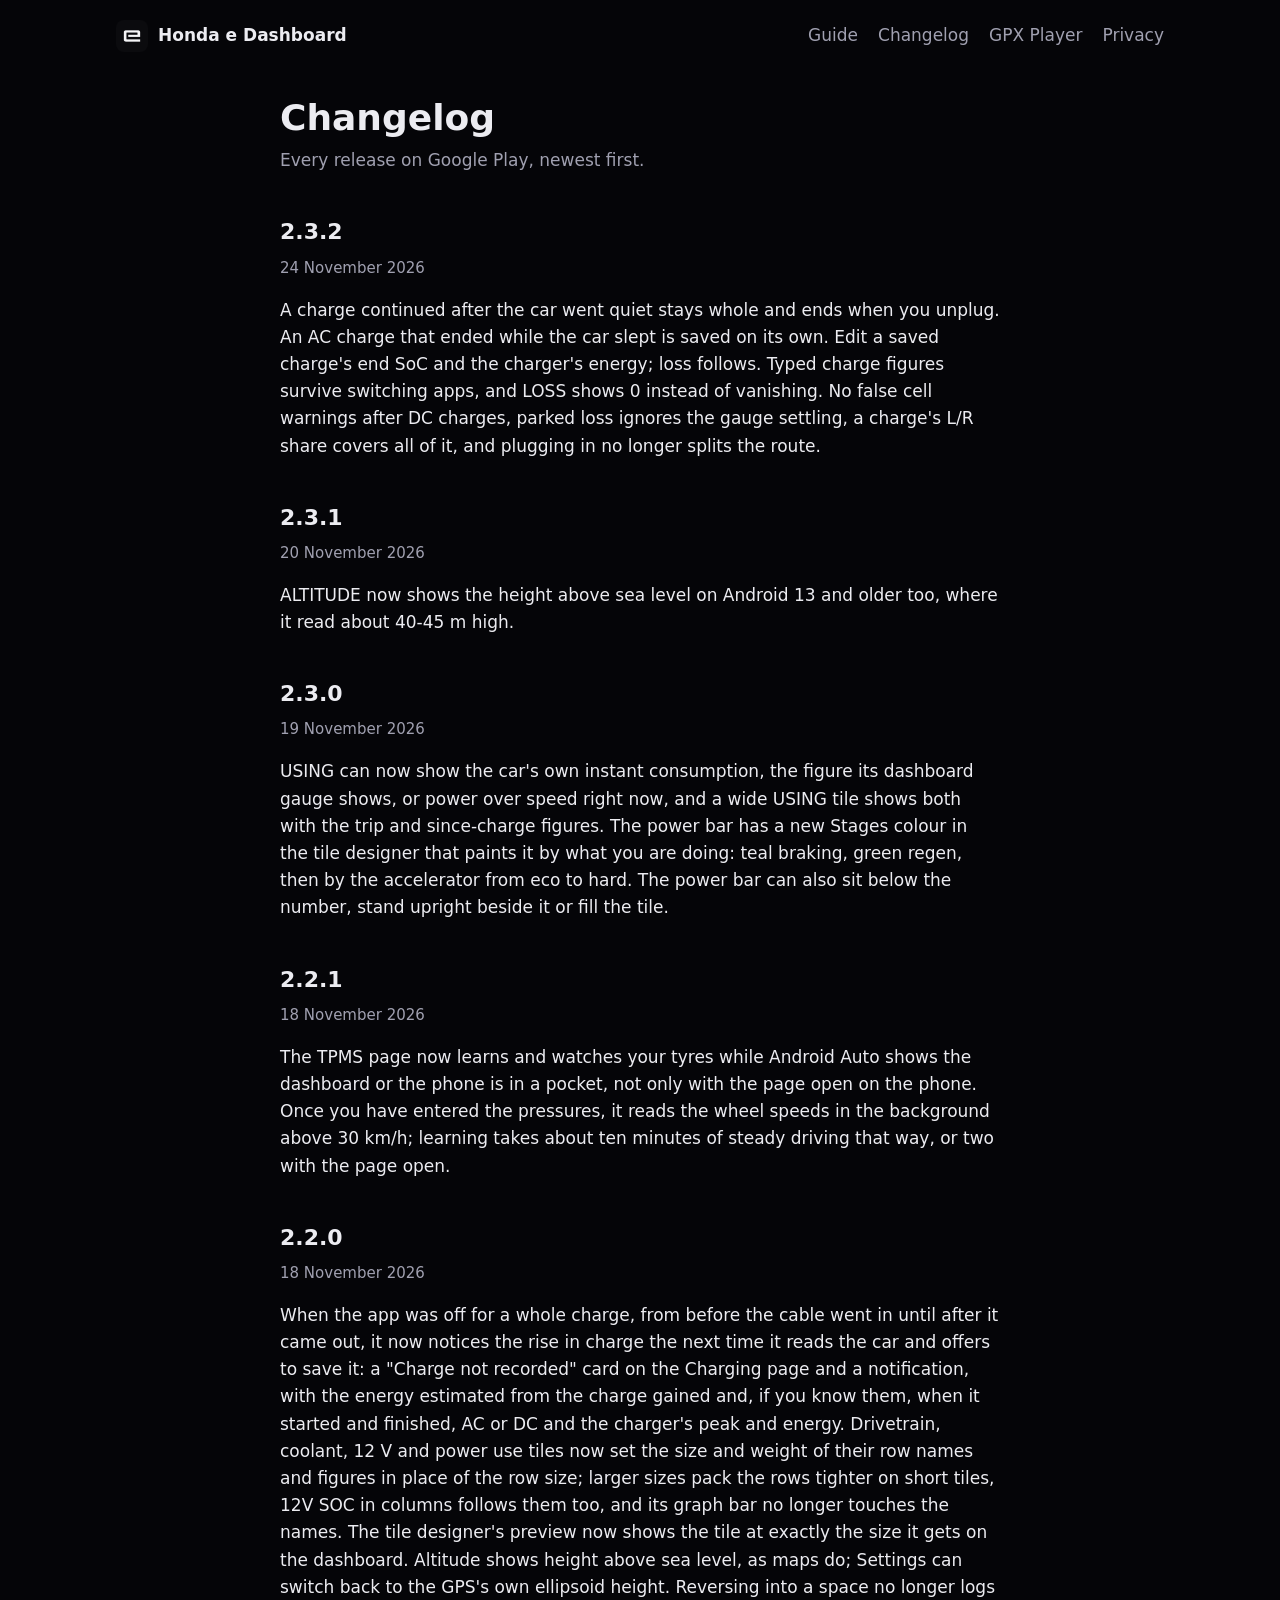
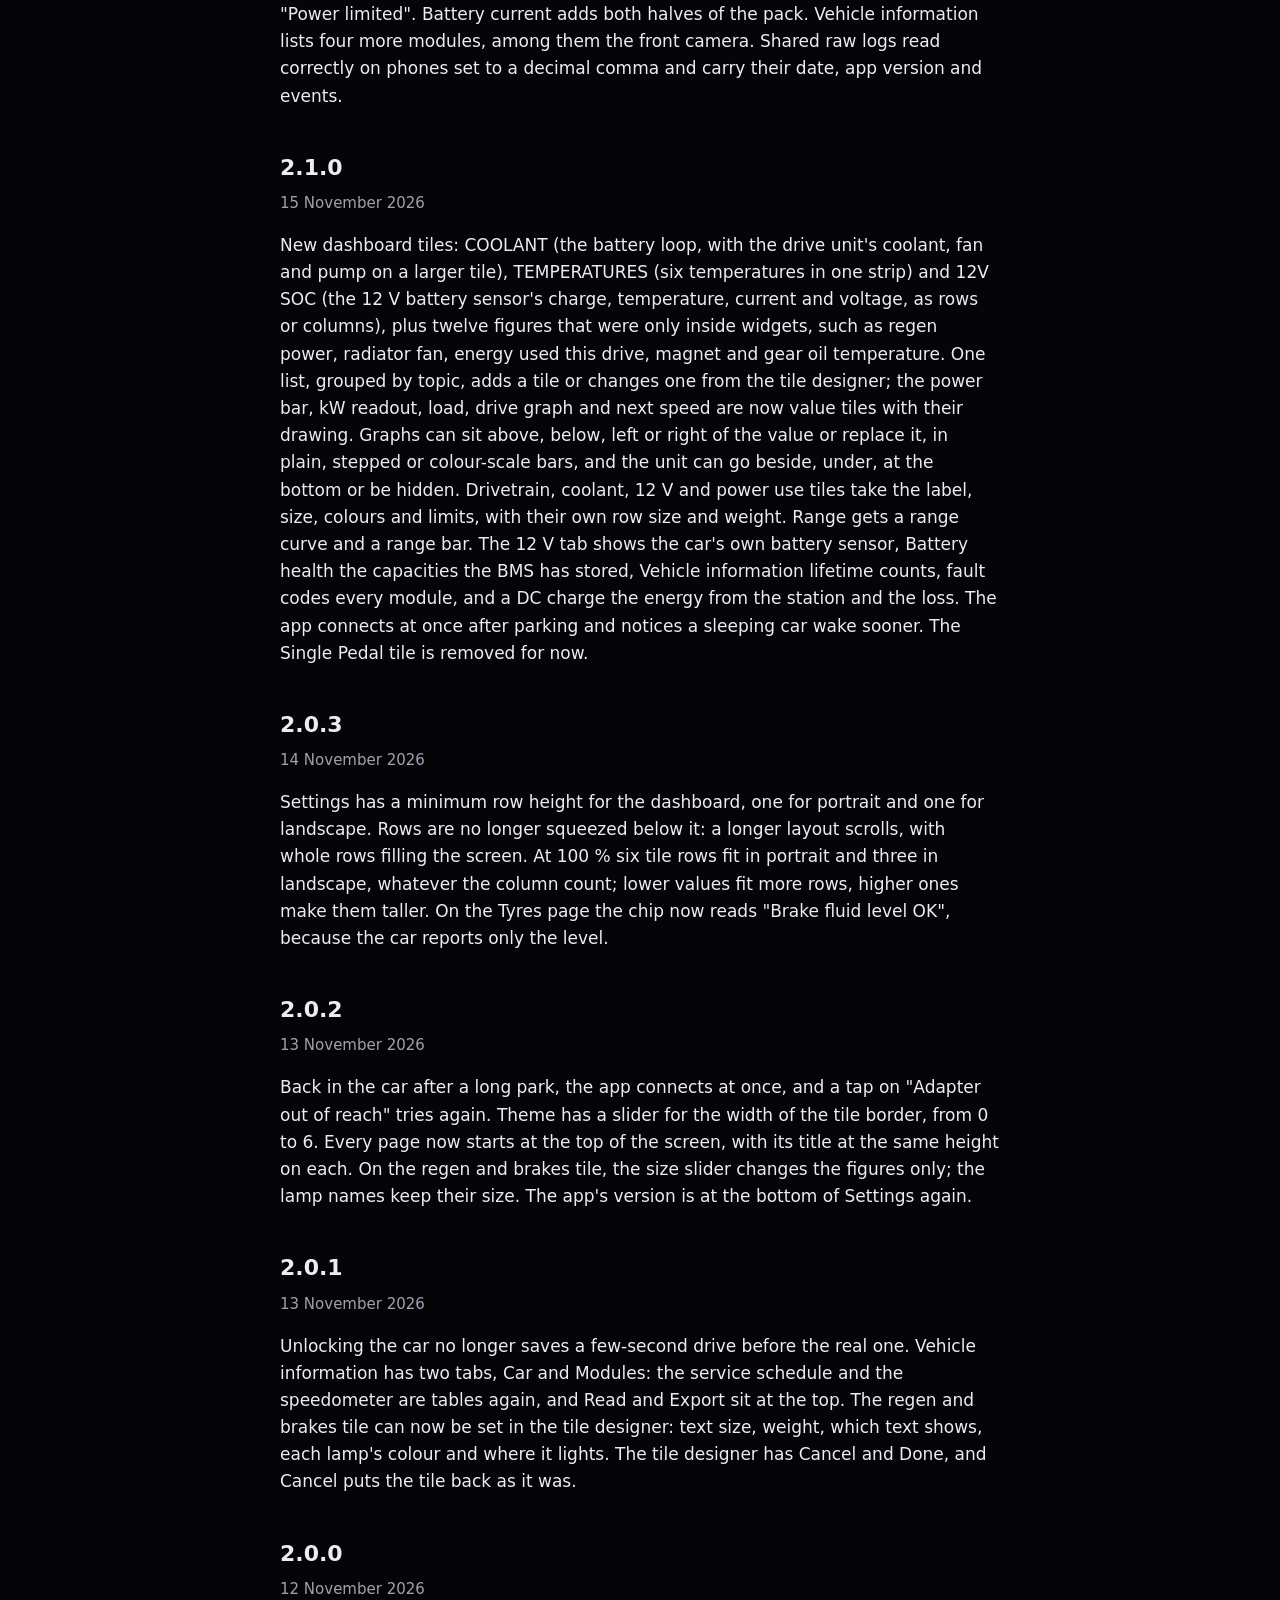
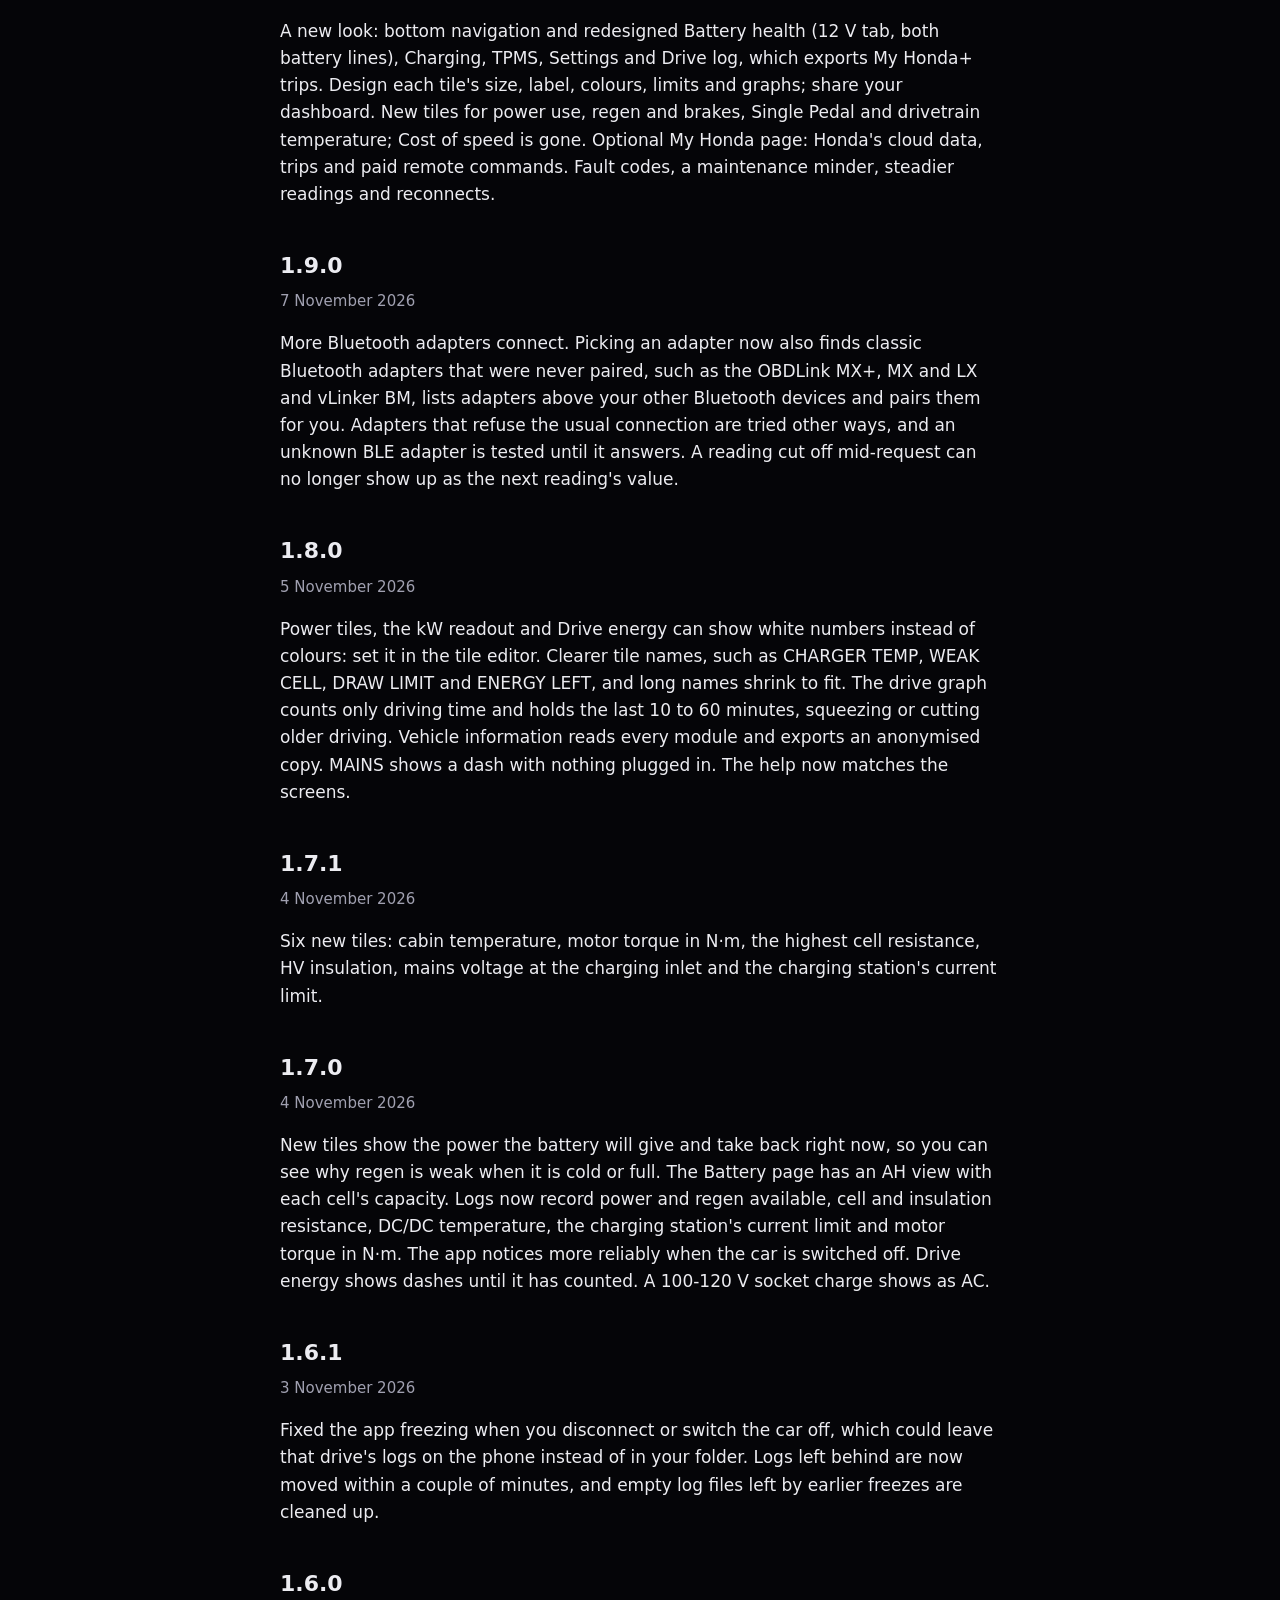
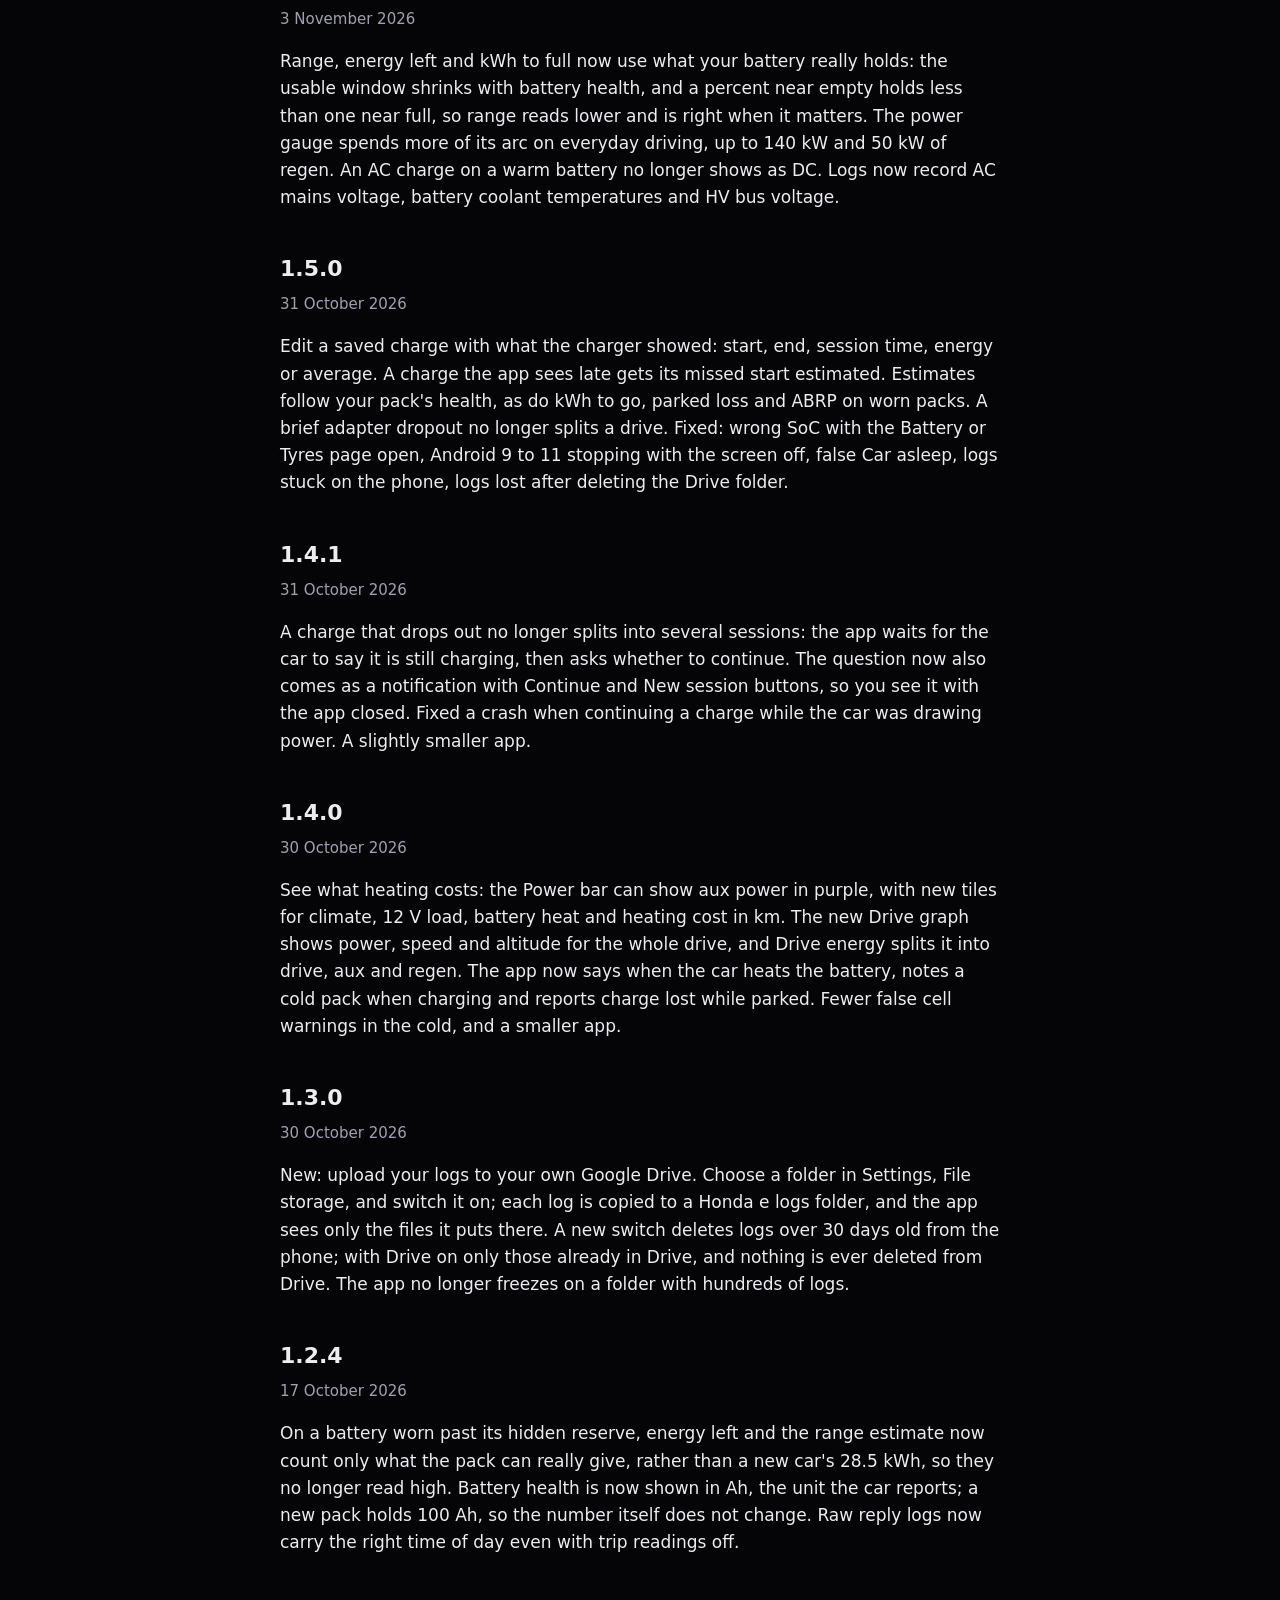
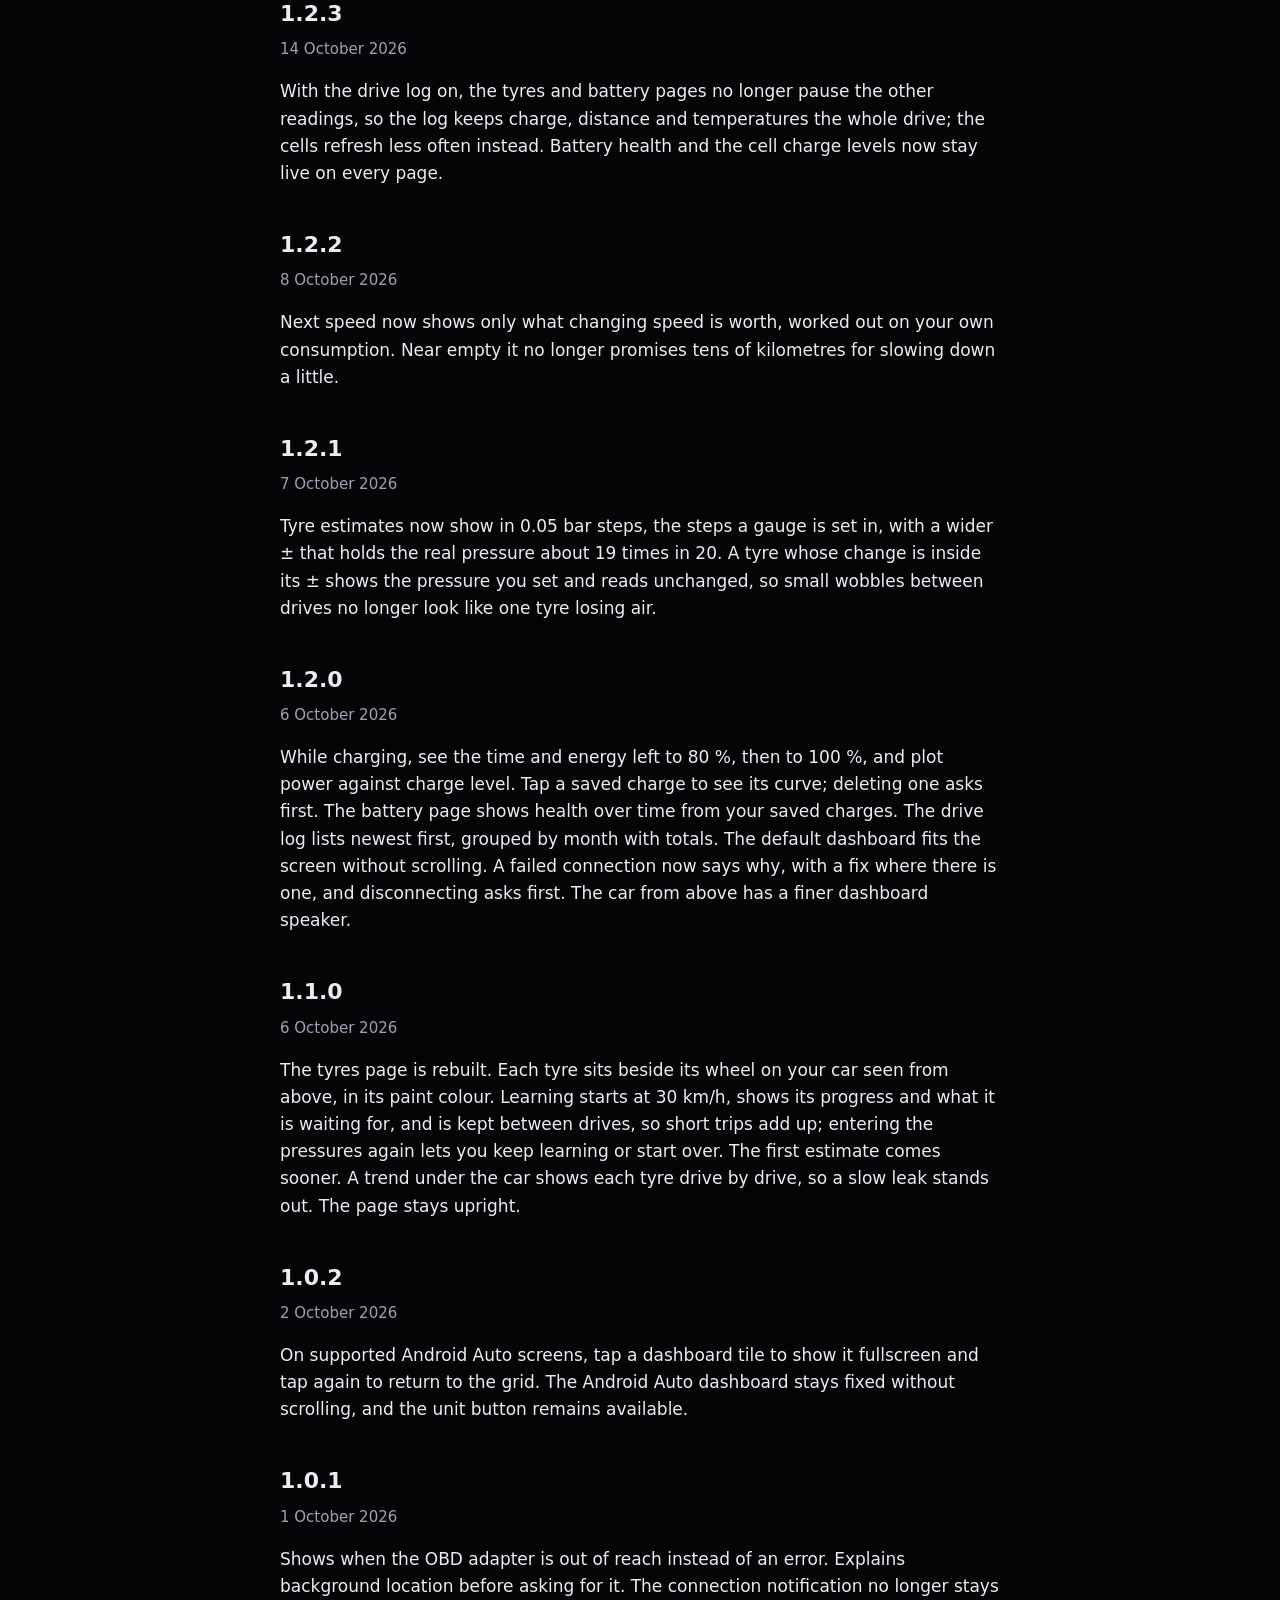
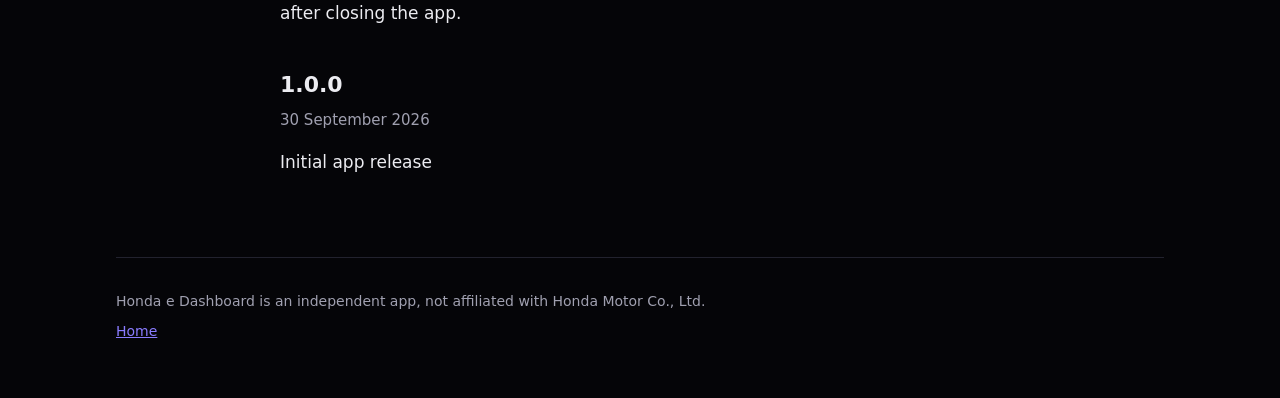
==== commit 7c13c412: "Deploy site from 67e59f8" ====
--- a/changelog.html
+++ b/changelog.html
@@ -31,6 +31,10 @@
   <main class="doc">
     <h1>Changelog</h1>
     <p class="meta">Every release on Google Play, newest first.</p>
+    <section id="v2.3.2">
+      <h2>2.3.2</h2>
+      <p class="meta">24 November 2026</p><p>A charge continued after the car went quiet stays whole and ends when you unplug. An AC charge that ended while the car slept is saved on its own. Edit a saved charge&#x27;s end SoC and the charger&#x27;s energy; loss follows. Typed charge figures survive switching apps, and LOSS shows 0 instead of vanishing. No false cell warnings after DC charges, parked loss ignores the gauge settling, a charge&#x27;s L/R share covers all of it, and plugging in no longer splits the route.</p>
+    </section>
     <section id="v2.3.1">
       <h2>2.3.1</h2>
       <p class="meta">20 November 2026</p><p>ALTITUDE now shows the height above sea level on Android 13 and older too, where it read about 40-45 m high.</p>
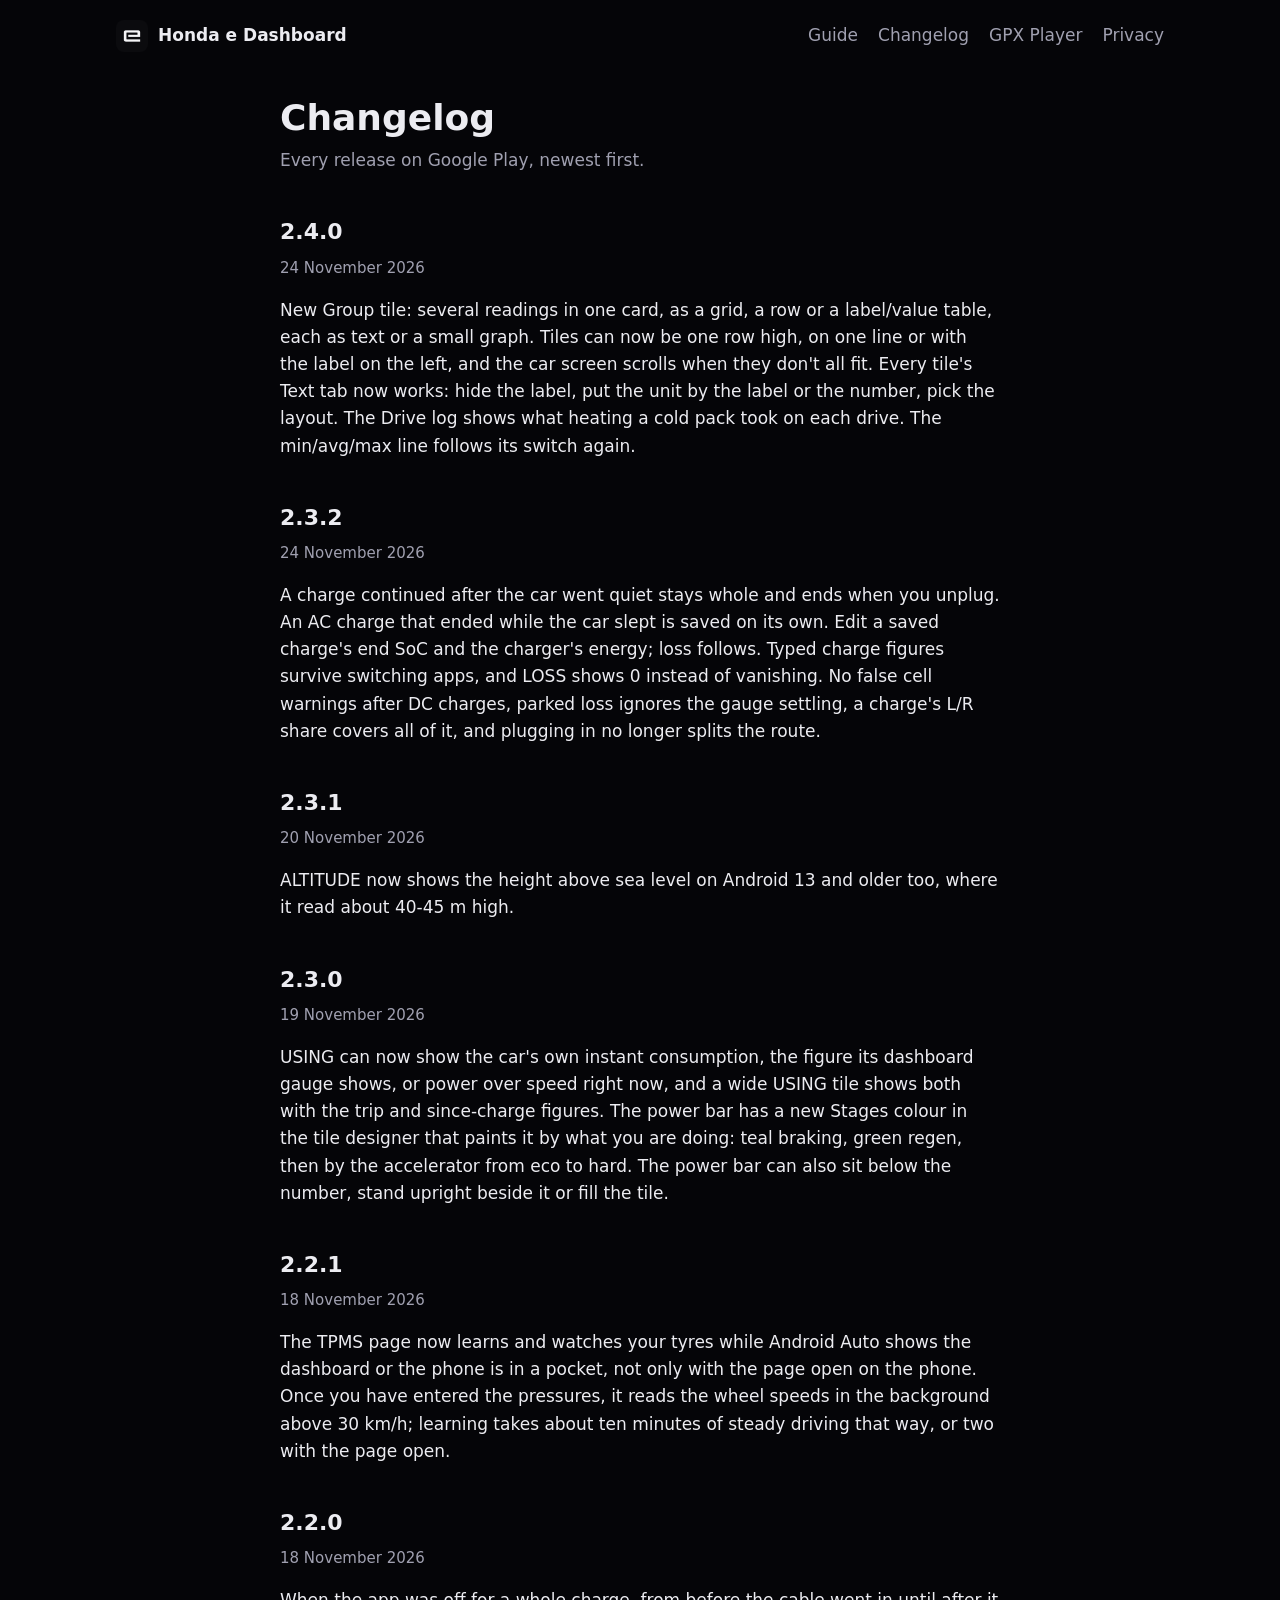
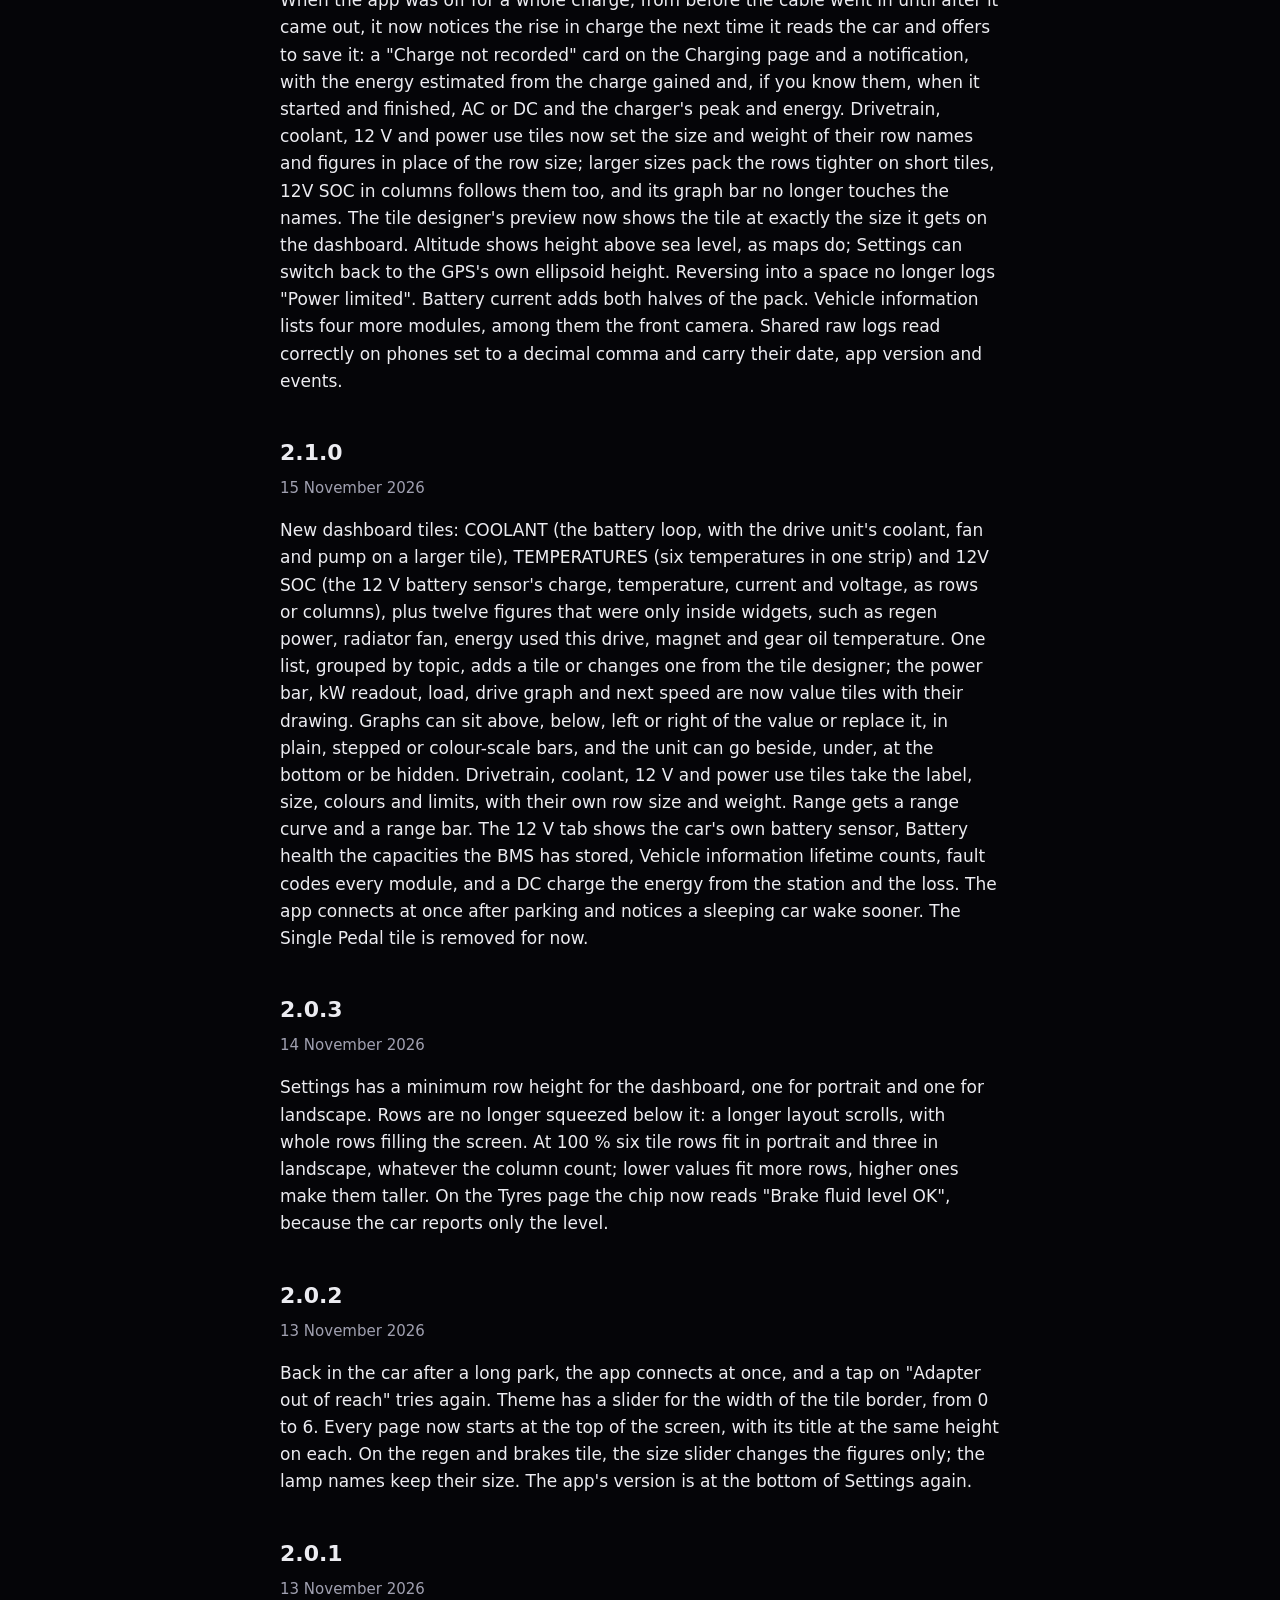
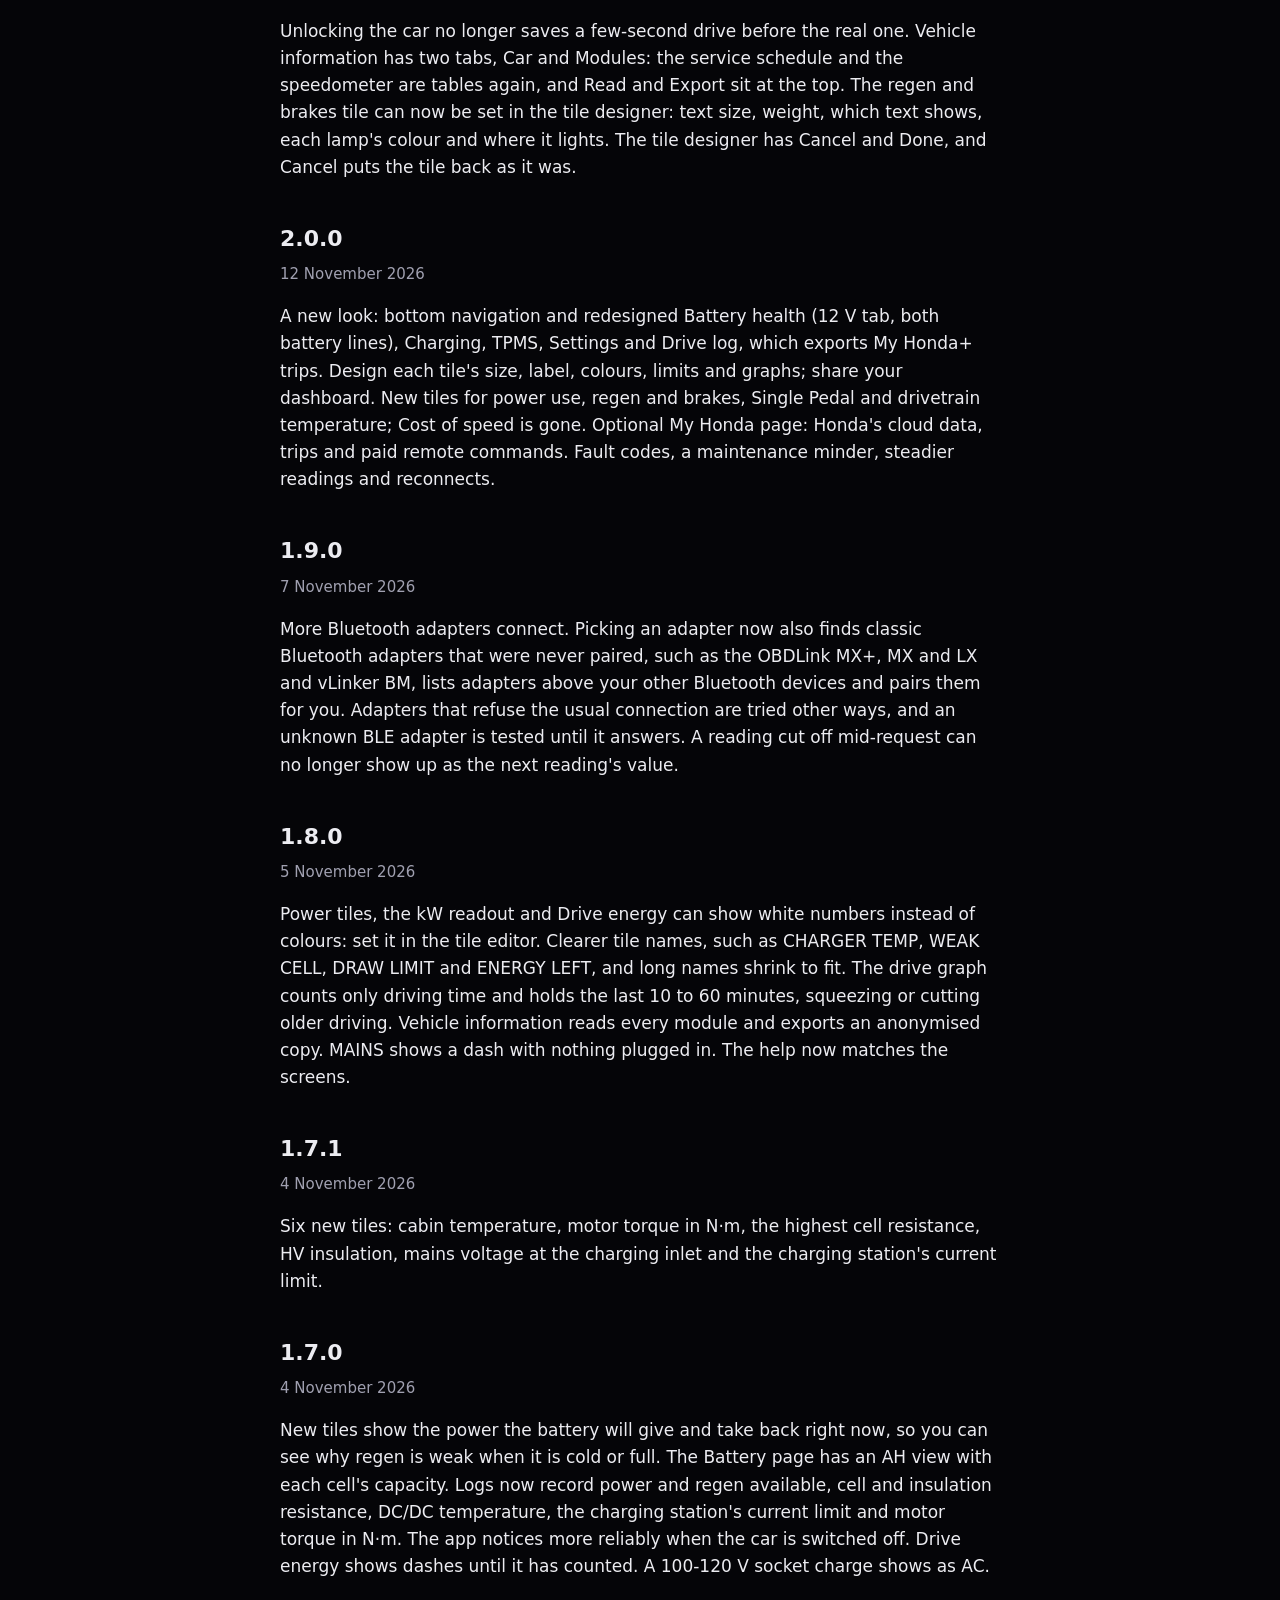
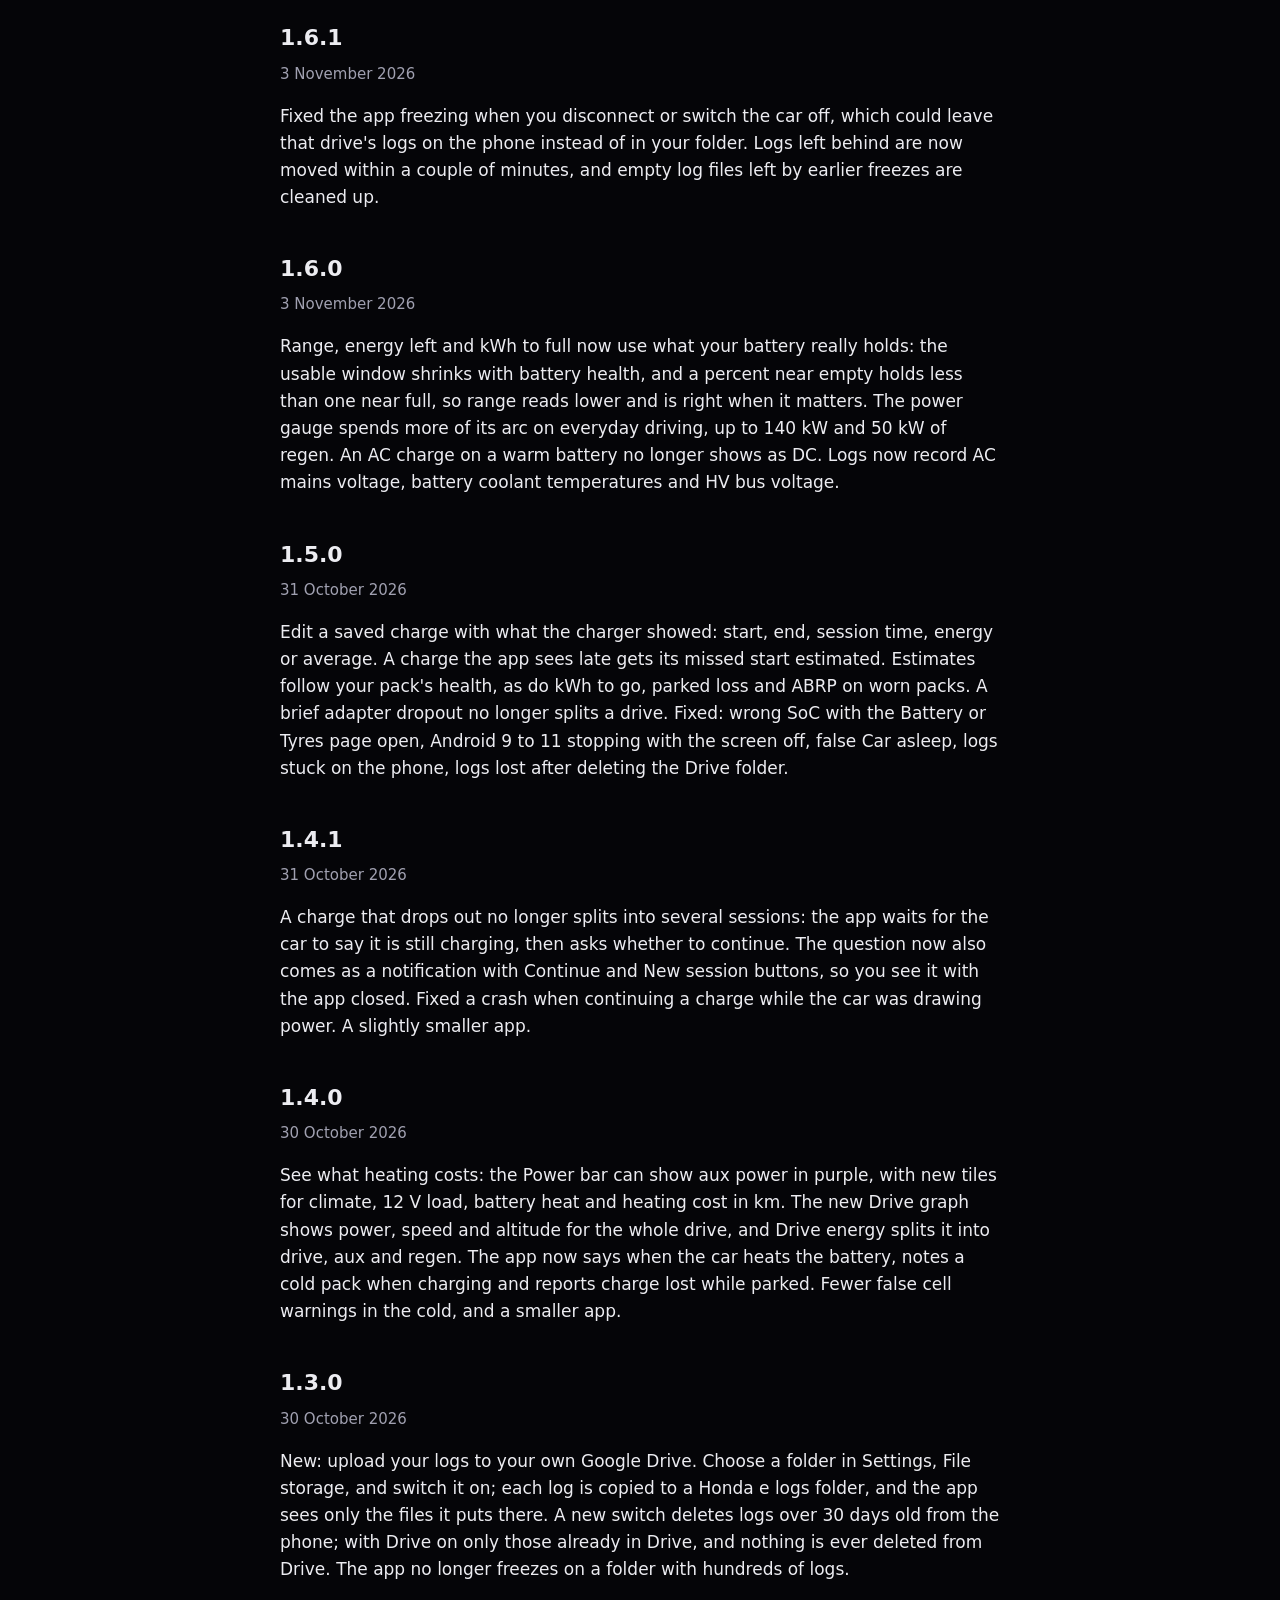
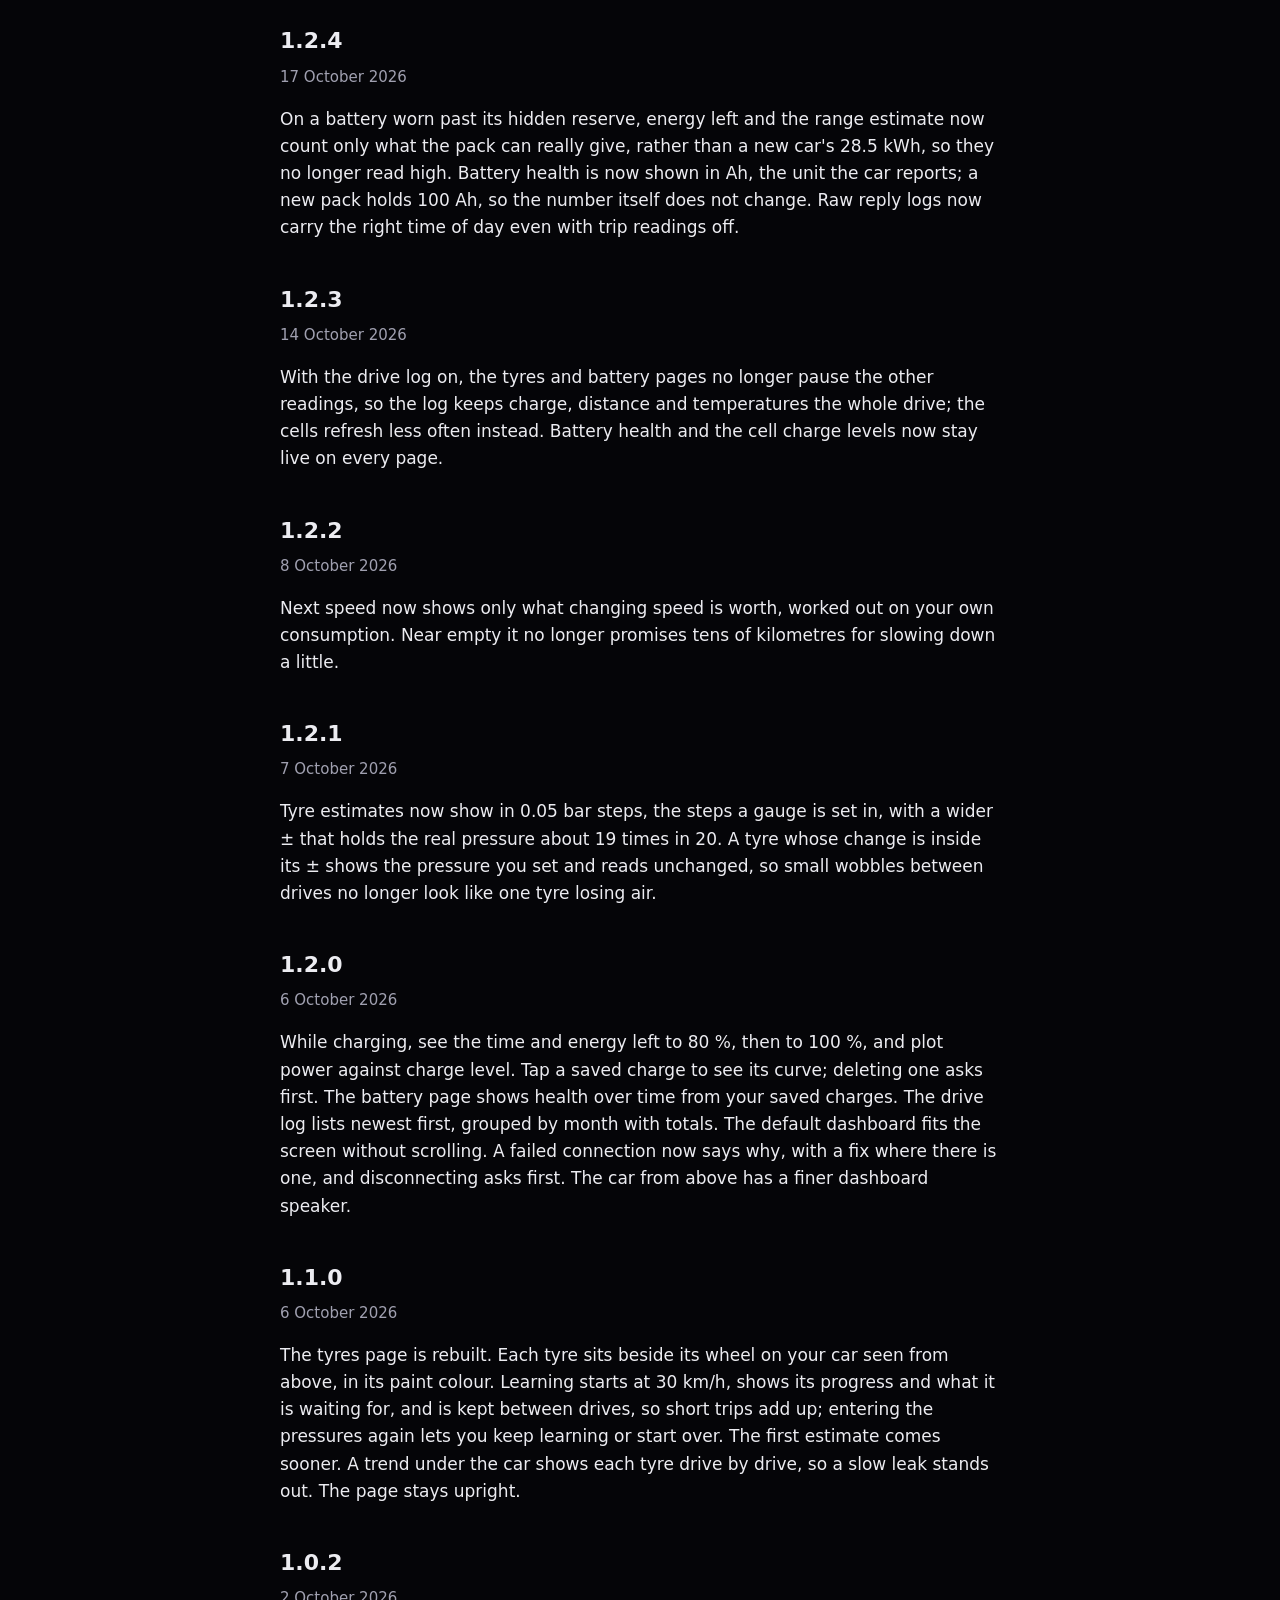
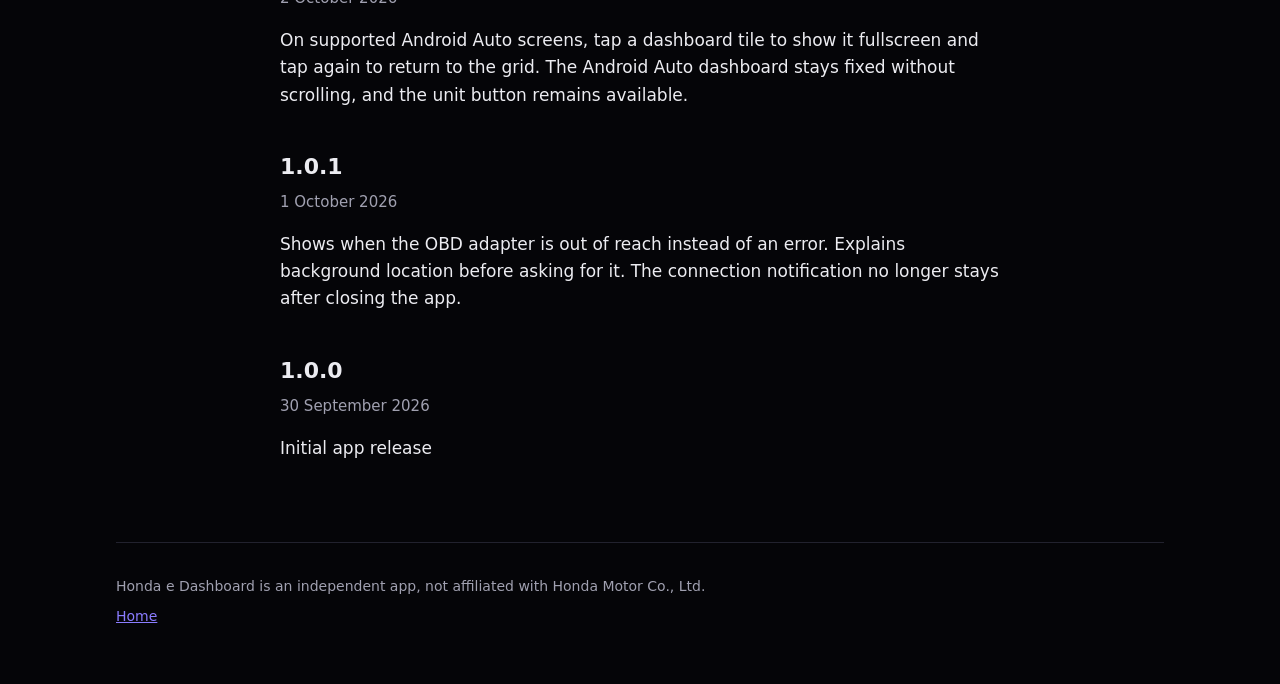
==== commit fc9291dc: "Deploy site from db735cf" ====
--- a/changelog.html
+++ b/changelog.html
@@ -31,6 +31,10 @@
   <main class="doc">
     <h1>Changelog</h1>
     <p class="meta">Every release on Google Play, newest first.</p>
+    <section id="v2.4.0">
+      <h2>2.4.0</h2>
+      <p class="meta">24 November 2026</p><p>New Group tile: several readings in one card, as a grid, a row or a label/value table, each as text or a small graph. Tiles can now be one row high, on one line or with the label on the left, and the car screen scrolls when they don&#x27;t all fit. Every tile&#x27;s Text tab now works: hide the label, put the unit by the label or the number, pick the layout. The Drive log shows what heating a cold pack took on each drive. The min/avg/max line follows its switch again.</p>
+    </section>
     <section id="v2.3.2">
       <h2>2.3.2</h2>
       <p class="meta">24 November 2026</p><p>A charge continued after the car went quiet stays whole and ends when you unplug. An AC charge that ended while the car slept is saved on its own. Edit a saved charge&#x27;s end SoC and the charger&#x27;s energy; loss follows. Typed charge figures survive switching apps, and LOSS shows 0 instead of vanishing. No false cell warnings after DC charges, parked loss ignores the gauge settling, a charge&#x27;s L/R share covers all of it, and plugging in no longer splits the route.</p>
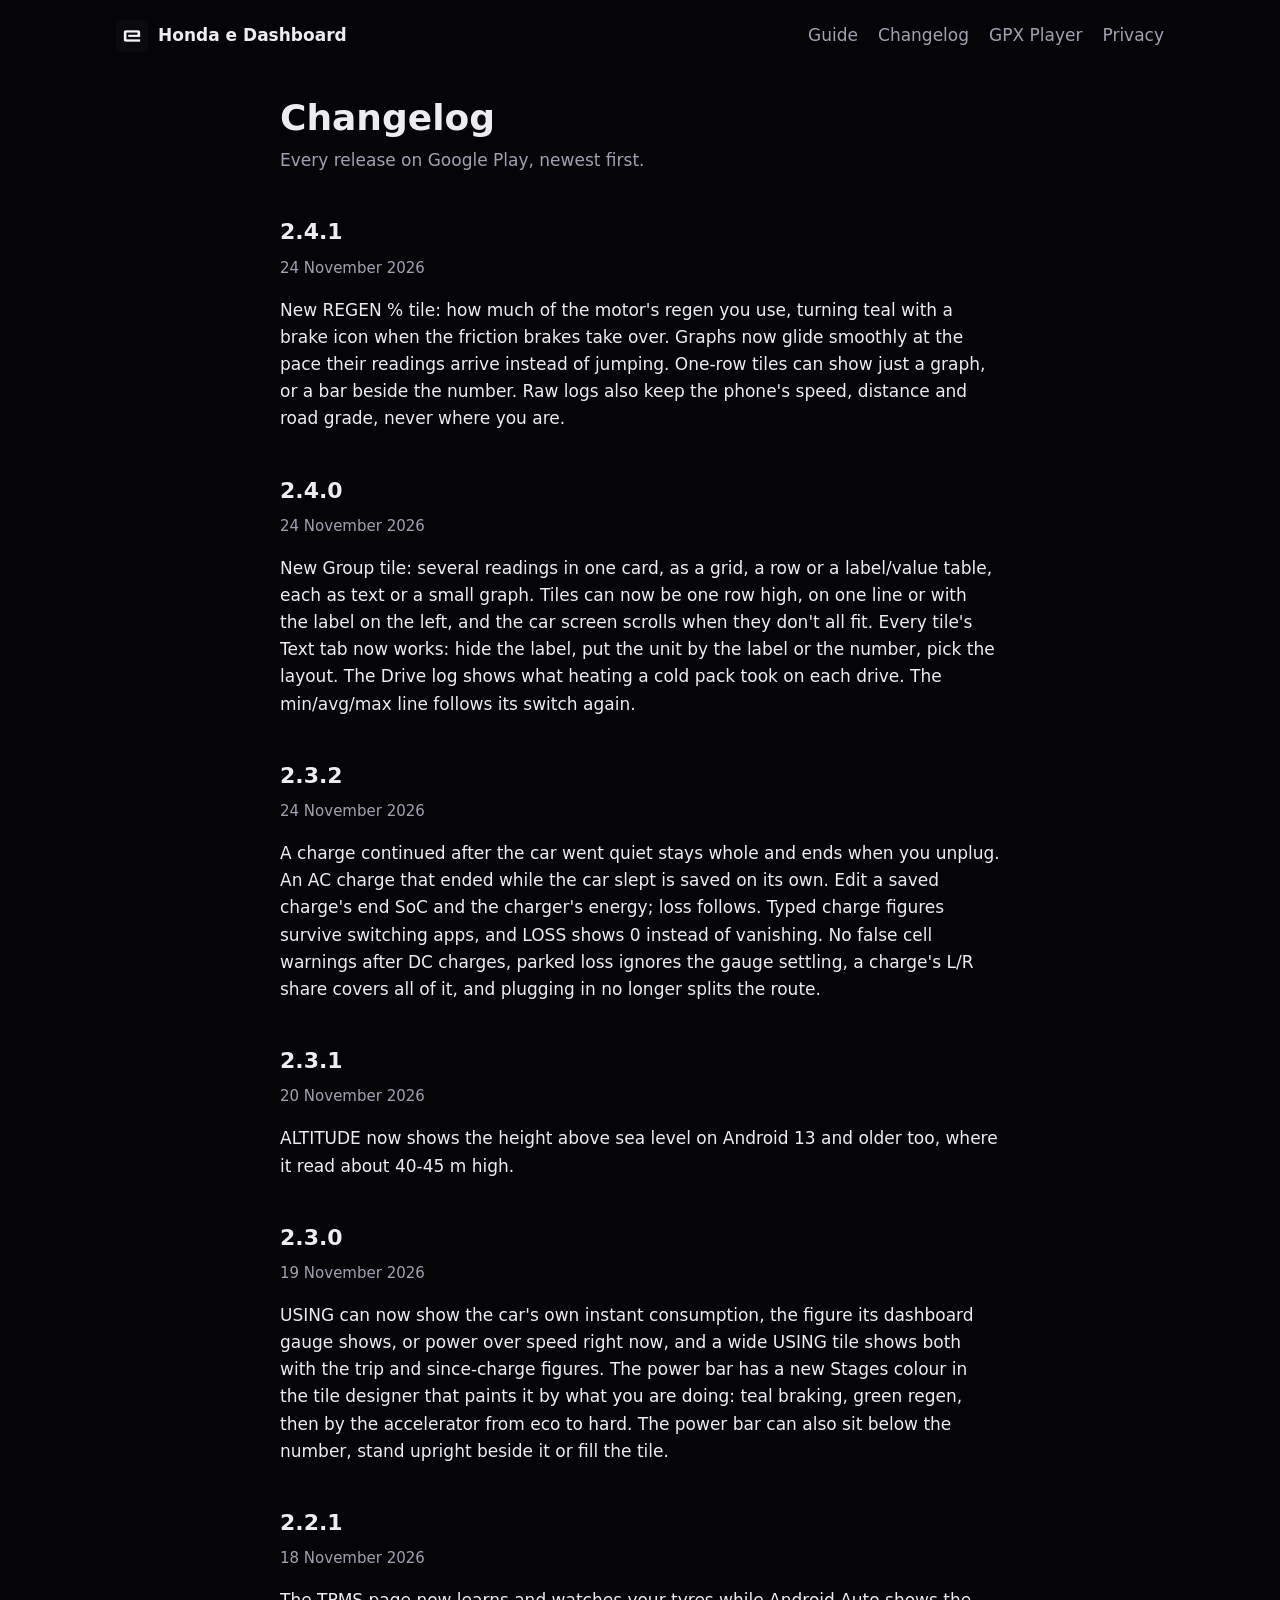
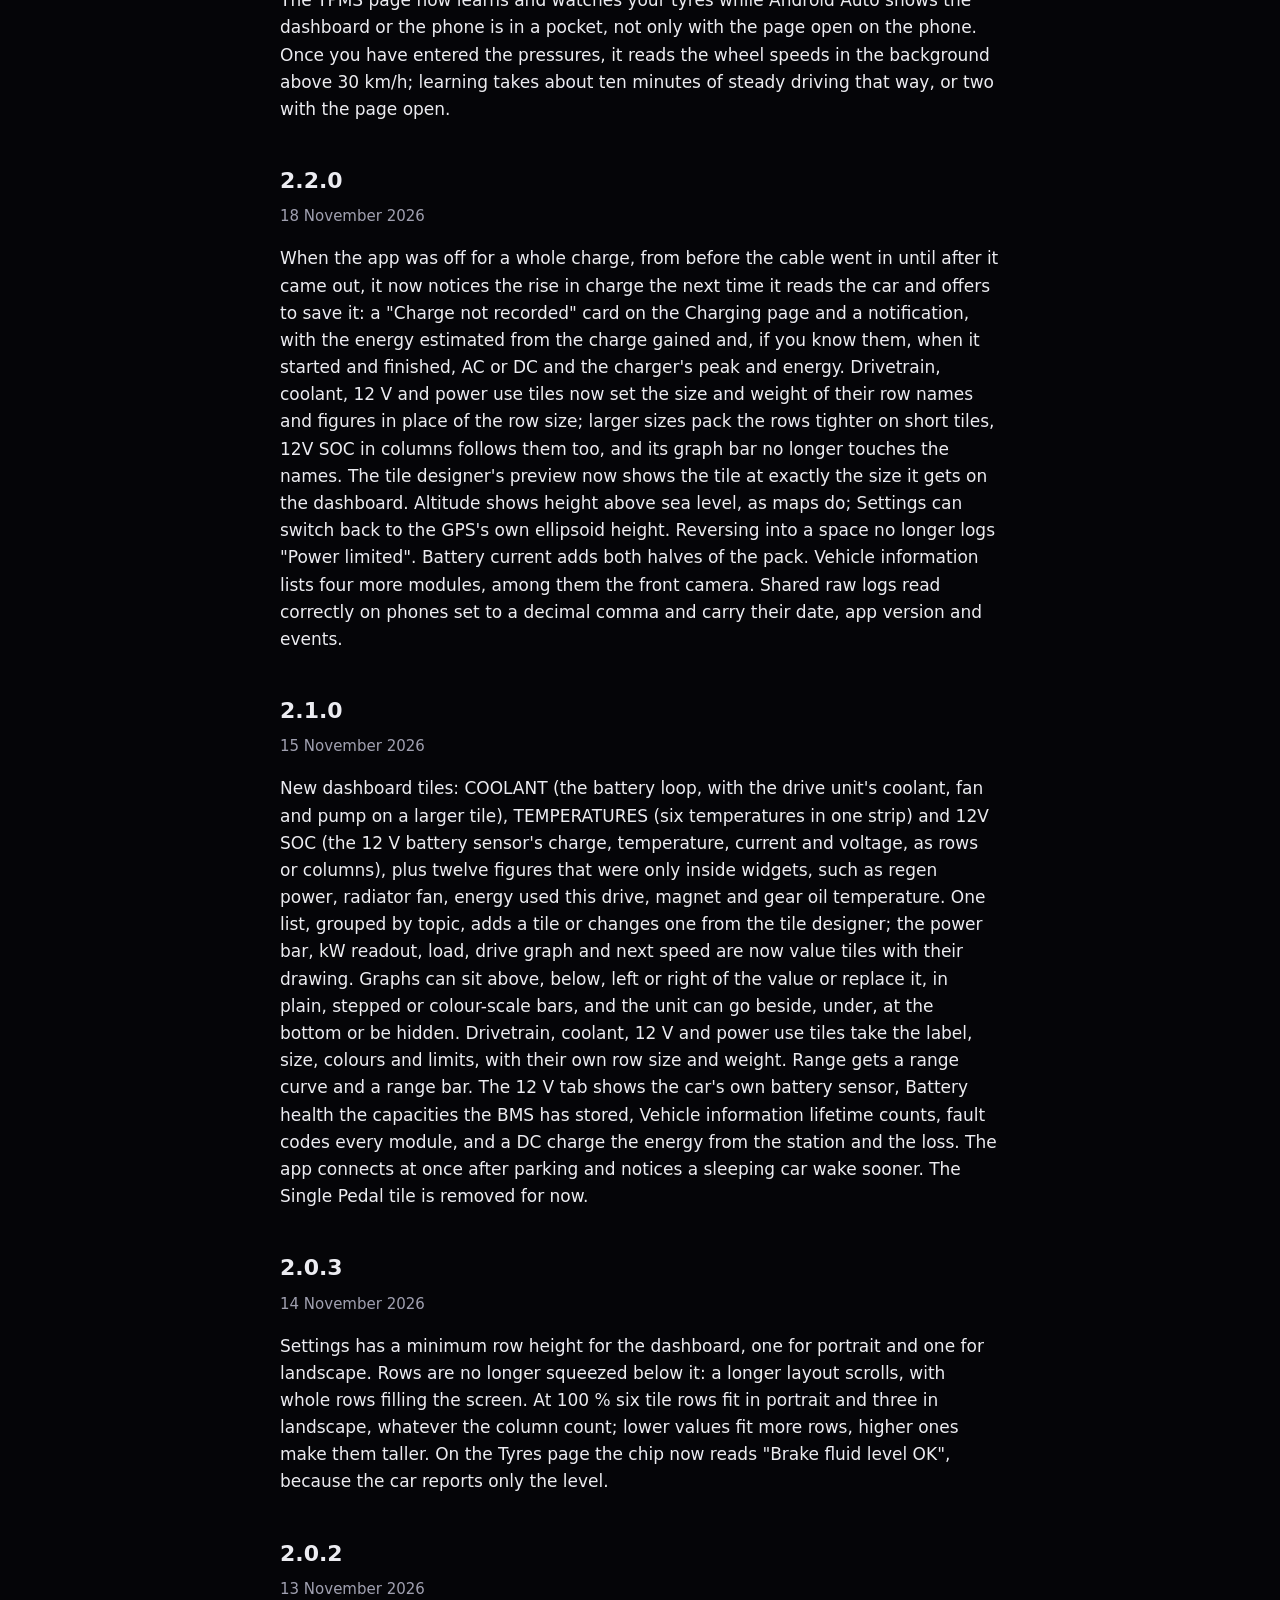
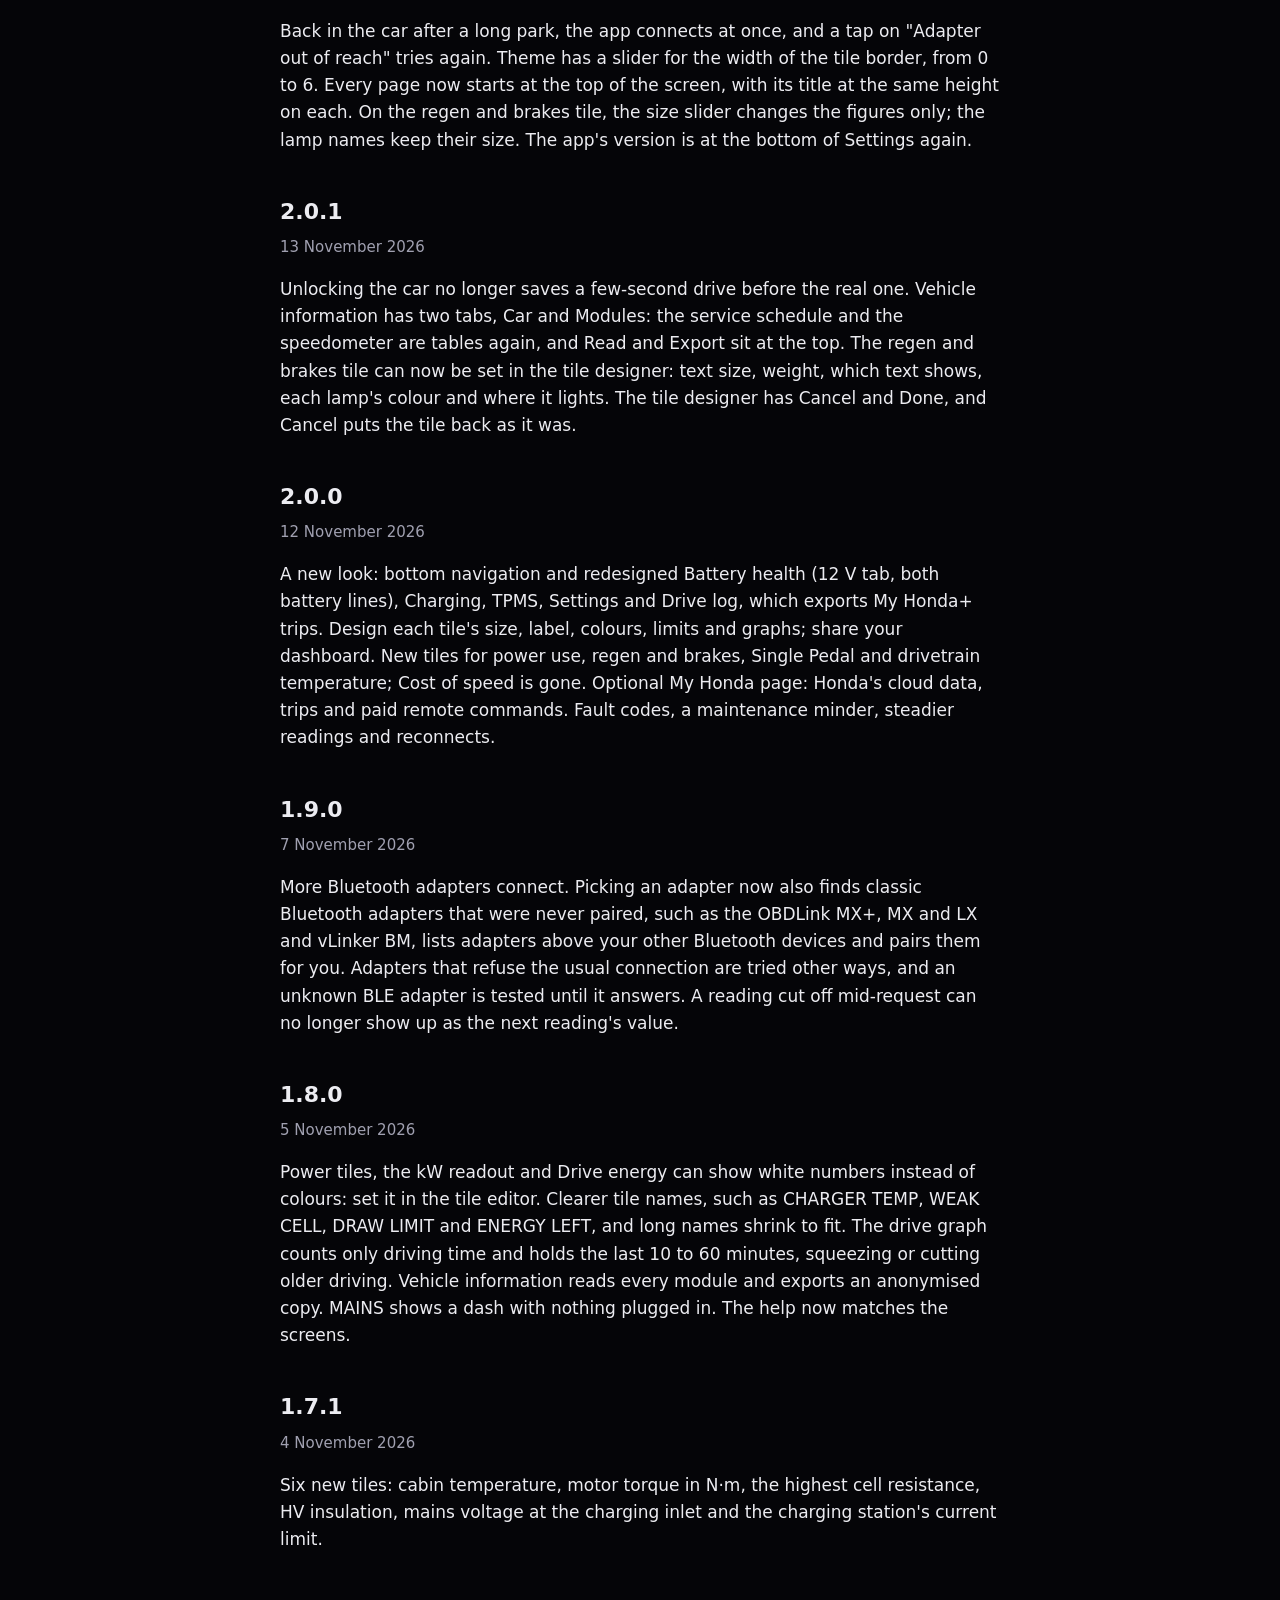
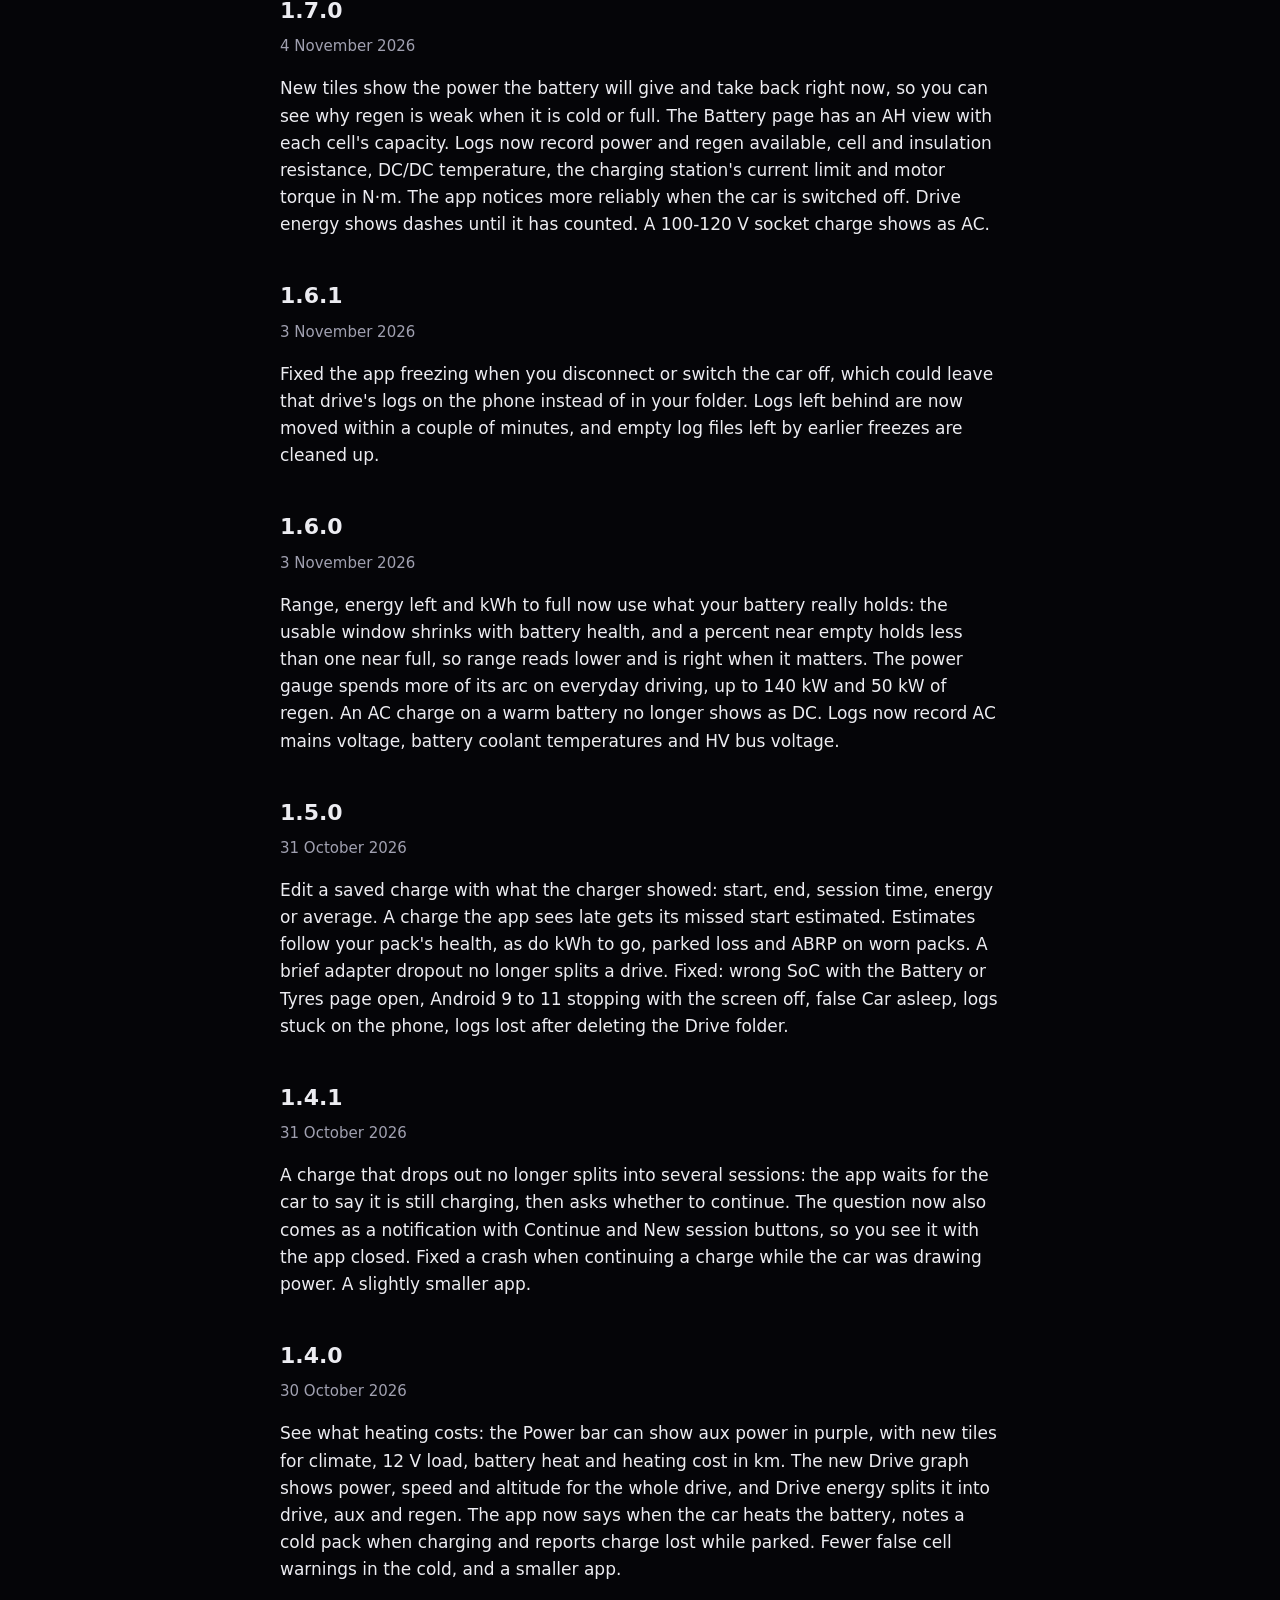
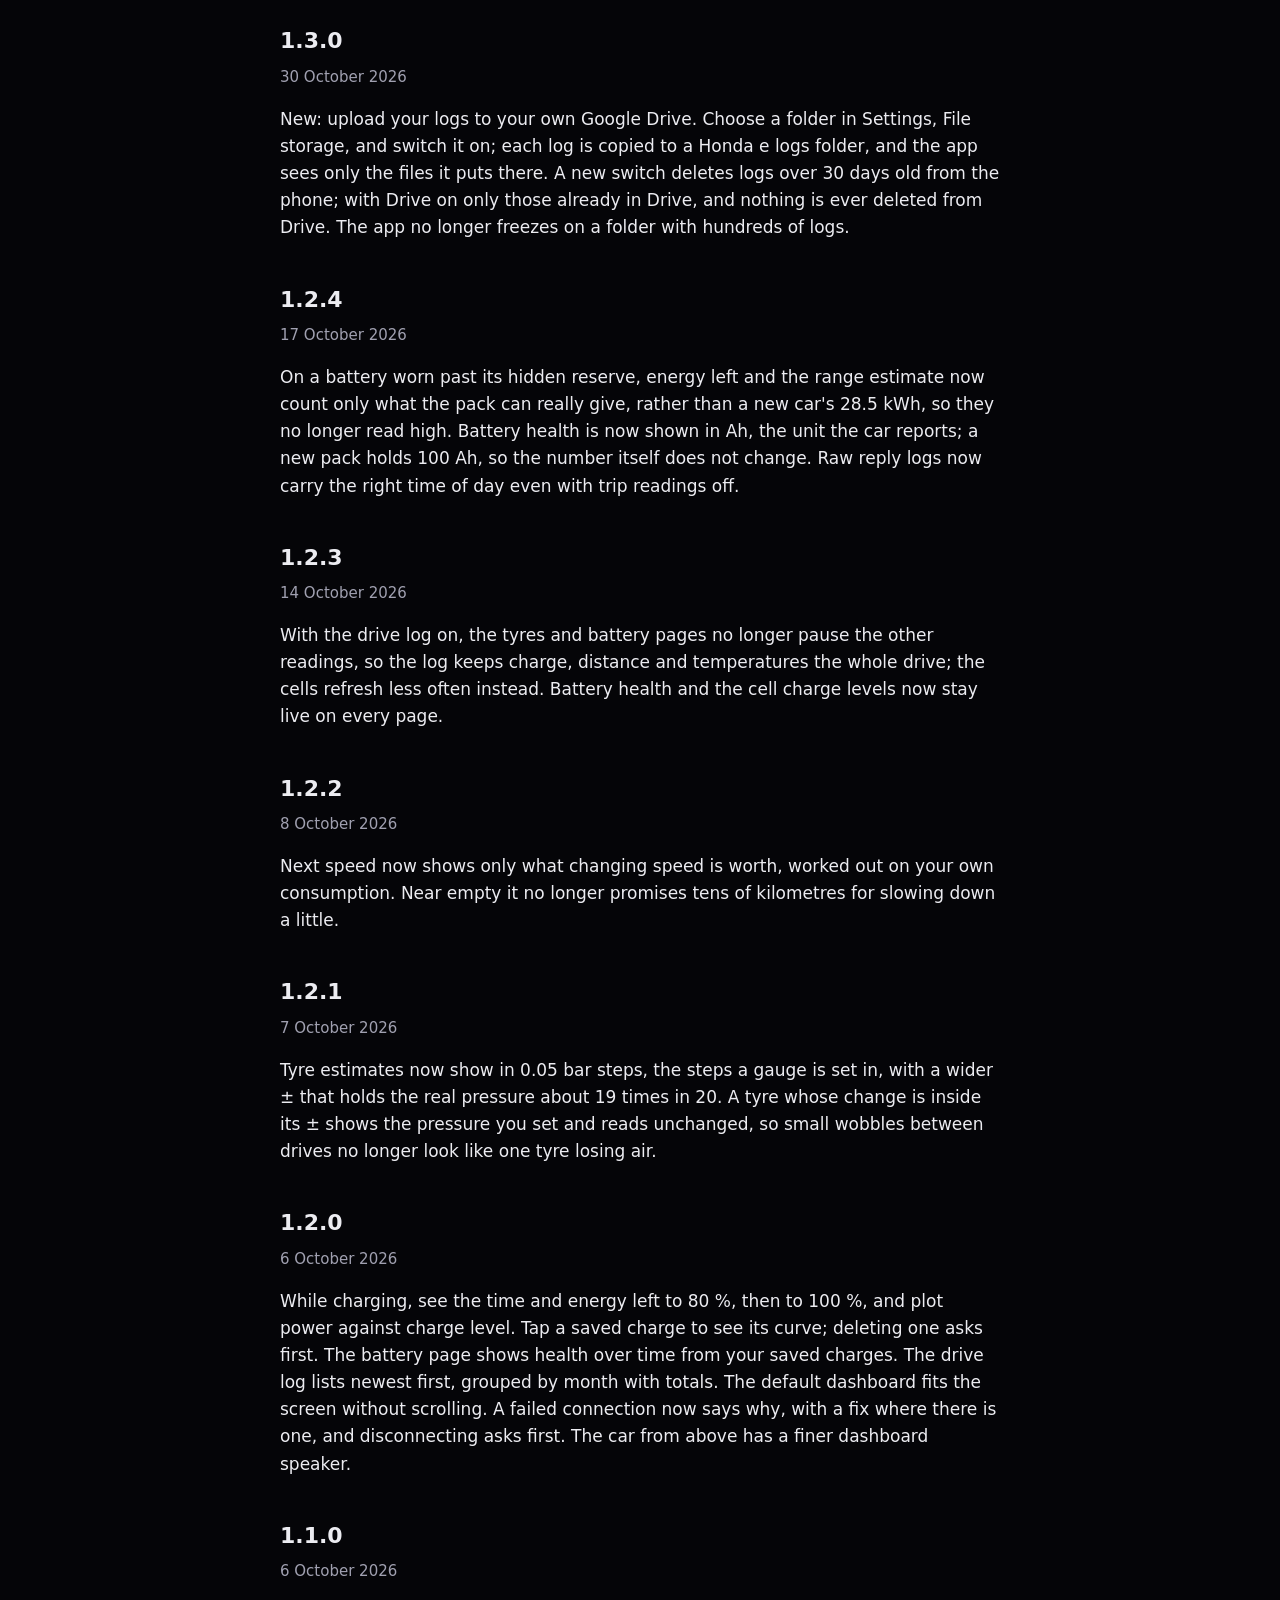
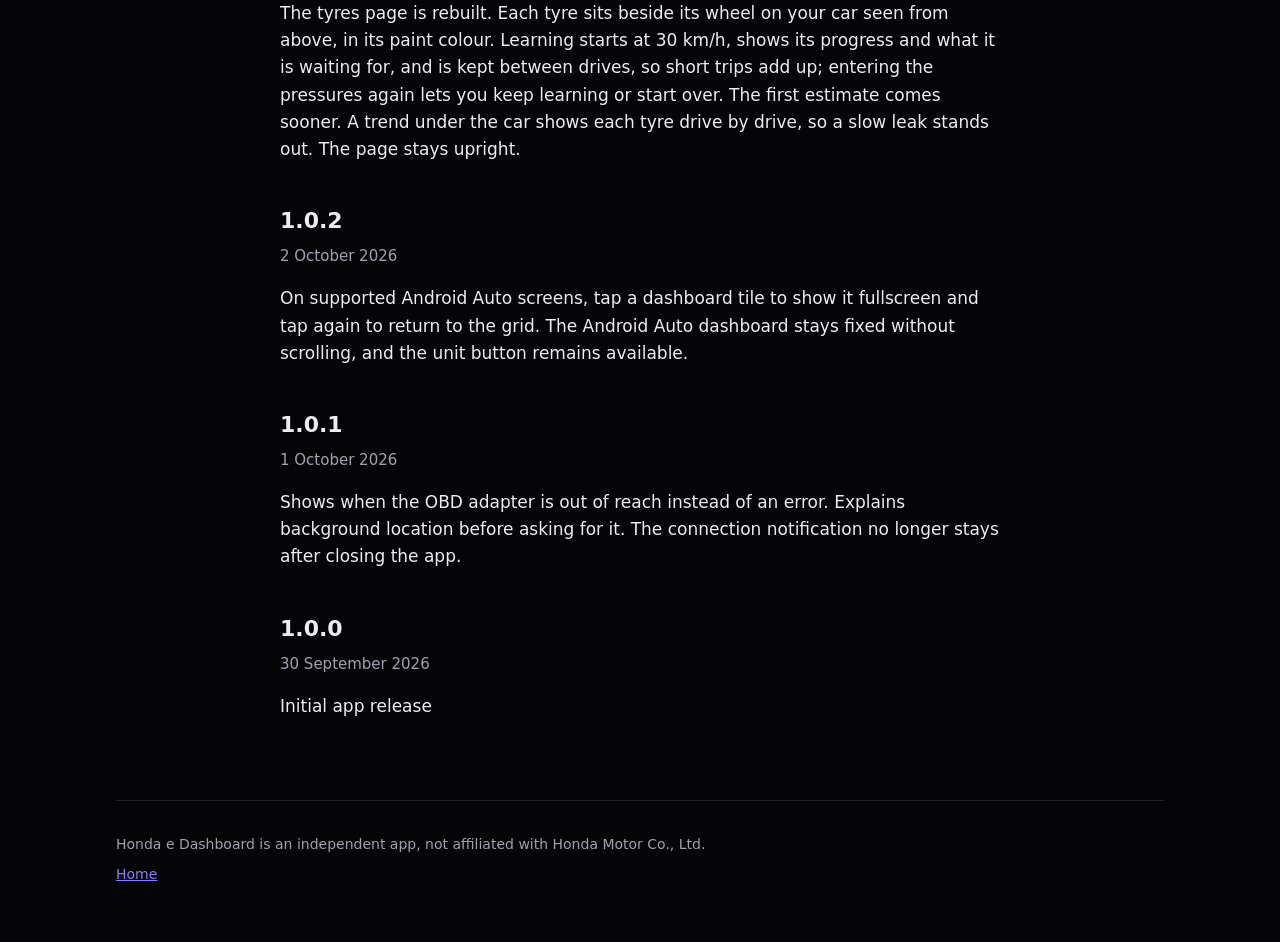
==== commit 6c3f9bcc: "Deploy site from e4f48ef" ====
--- a/changelog.html
+++ b/changelog.html
@@ -31,6 +31,10 @@
   <main class="doc">
     <h1>Changelog</h1>
     <p class="meta">Every release on Google Play, newest first.</p>
+    <section id="v2.4.1">
+      <h2>2.4.1</h2>
+      <p class="meta">24 November 2026</p><p>New REGEN % tile: how much of the motor&#x27;s regen you use, turning teal with a brake icon when the friction brakes take over. Graphs now glide smoothly at the pace their readings arrive instead of jumping. One-row tiles can show just a graph, or a bar beside the number. Raw logs also keep the phone&#x27;s speed, distance and road grade, never where you are.</p>
+    </section>
     <section id="v2.4.0">
       <h2>2.4.0</h2>
       <p class="meta">24 November 2026</p><p>New Group tile: several readings in one card, as a grid, a row or a label/value table, each as text or a small graph. Tiles can now be one row high, on one line or with the label on the left, and the car screen scrolls when they don&#x27;t all fit. Every tile&#x27;s Text tab now works: hide the label, put the unit by the label or the number, pick the layout. The Drive log shows what heating a cold pack took on each drive. The min/avg/max line follows its switch again.</p>
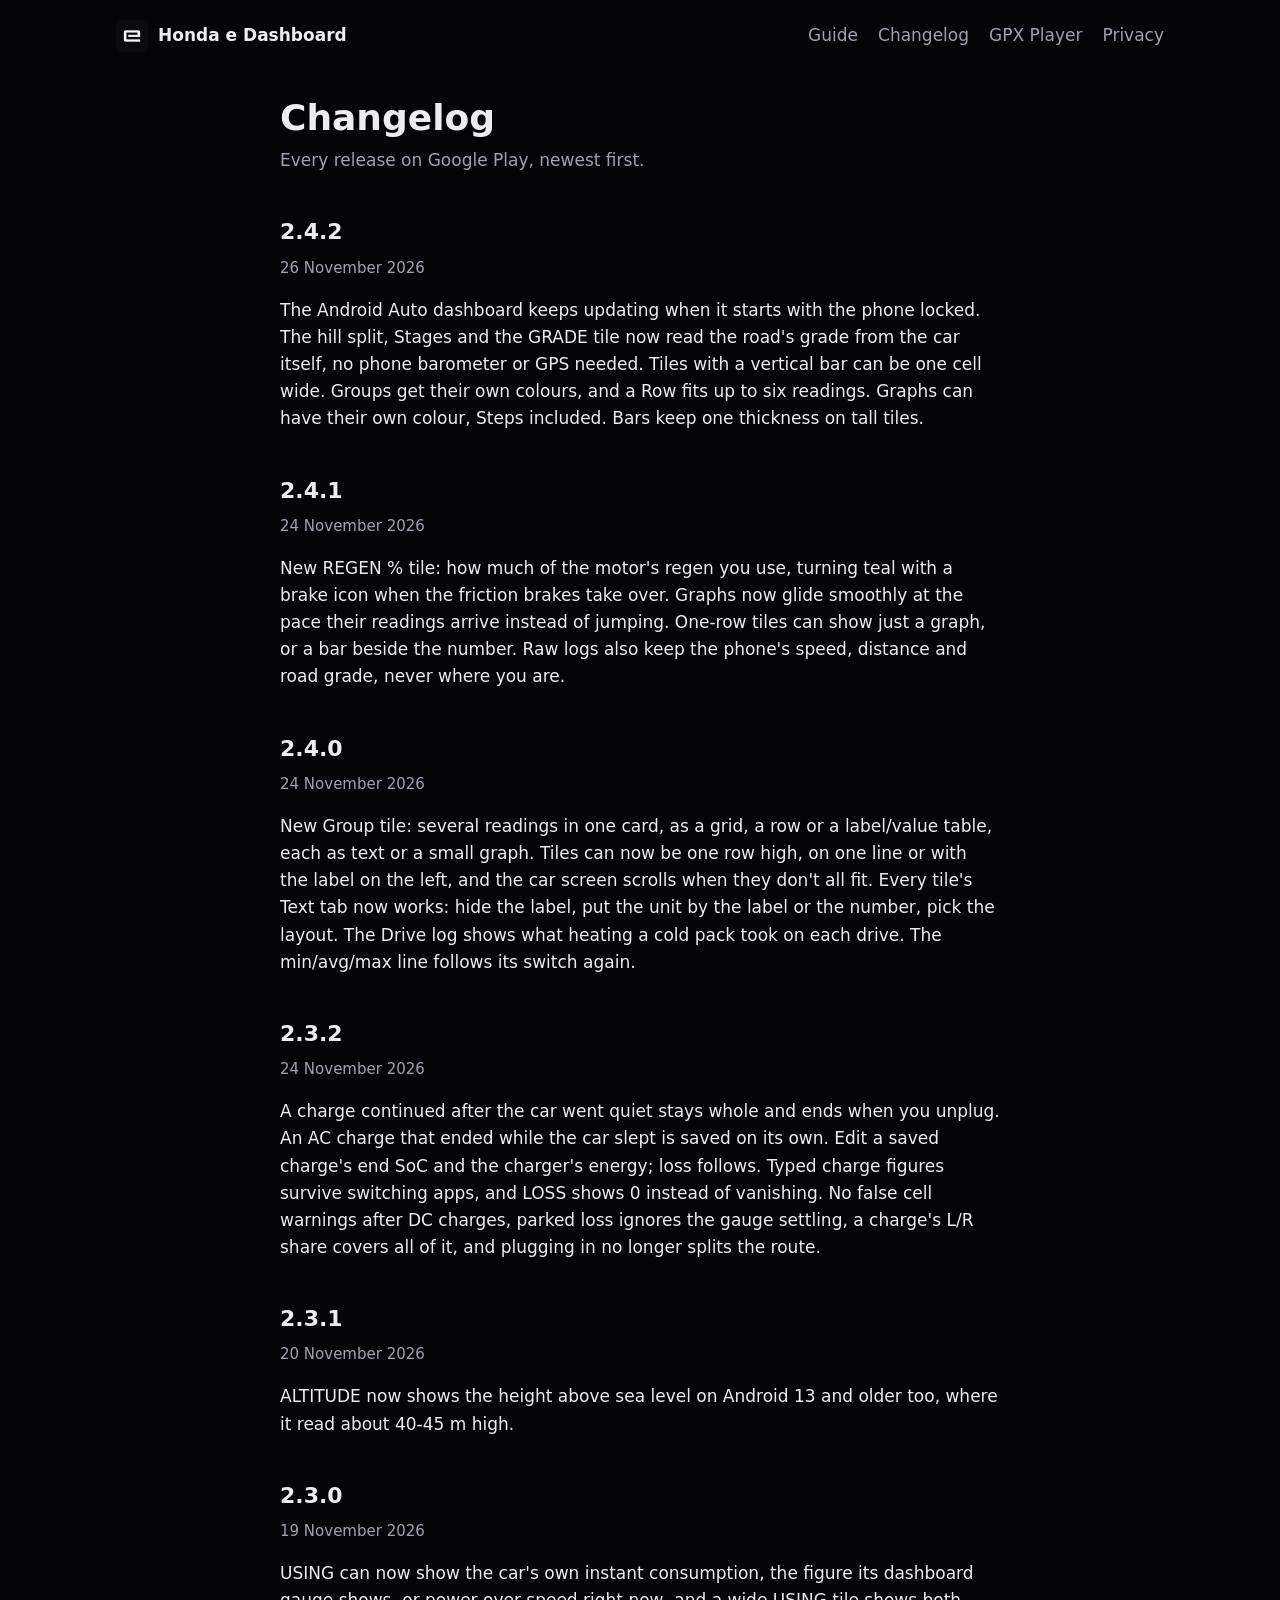
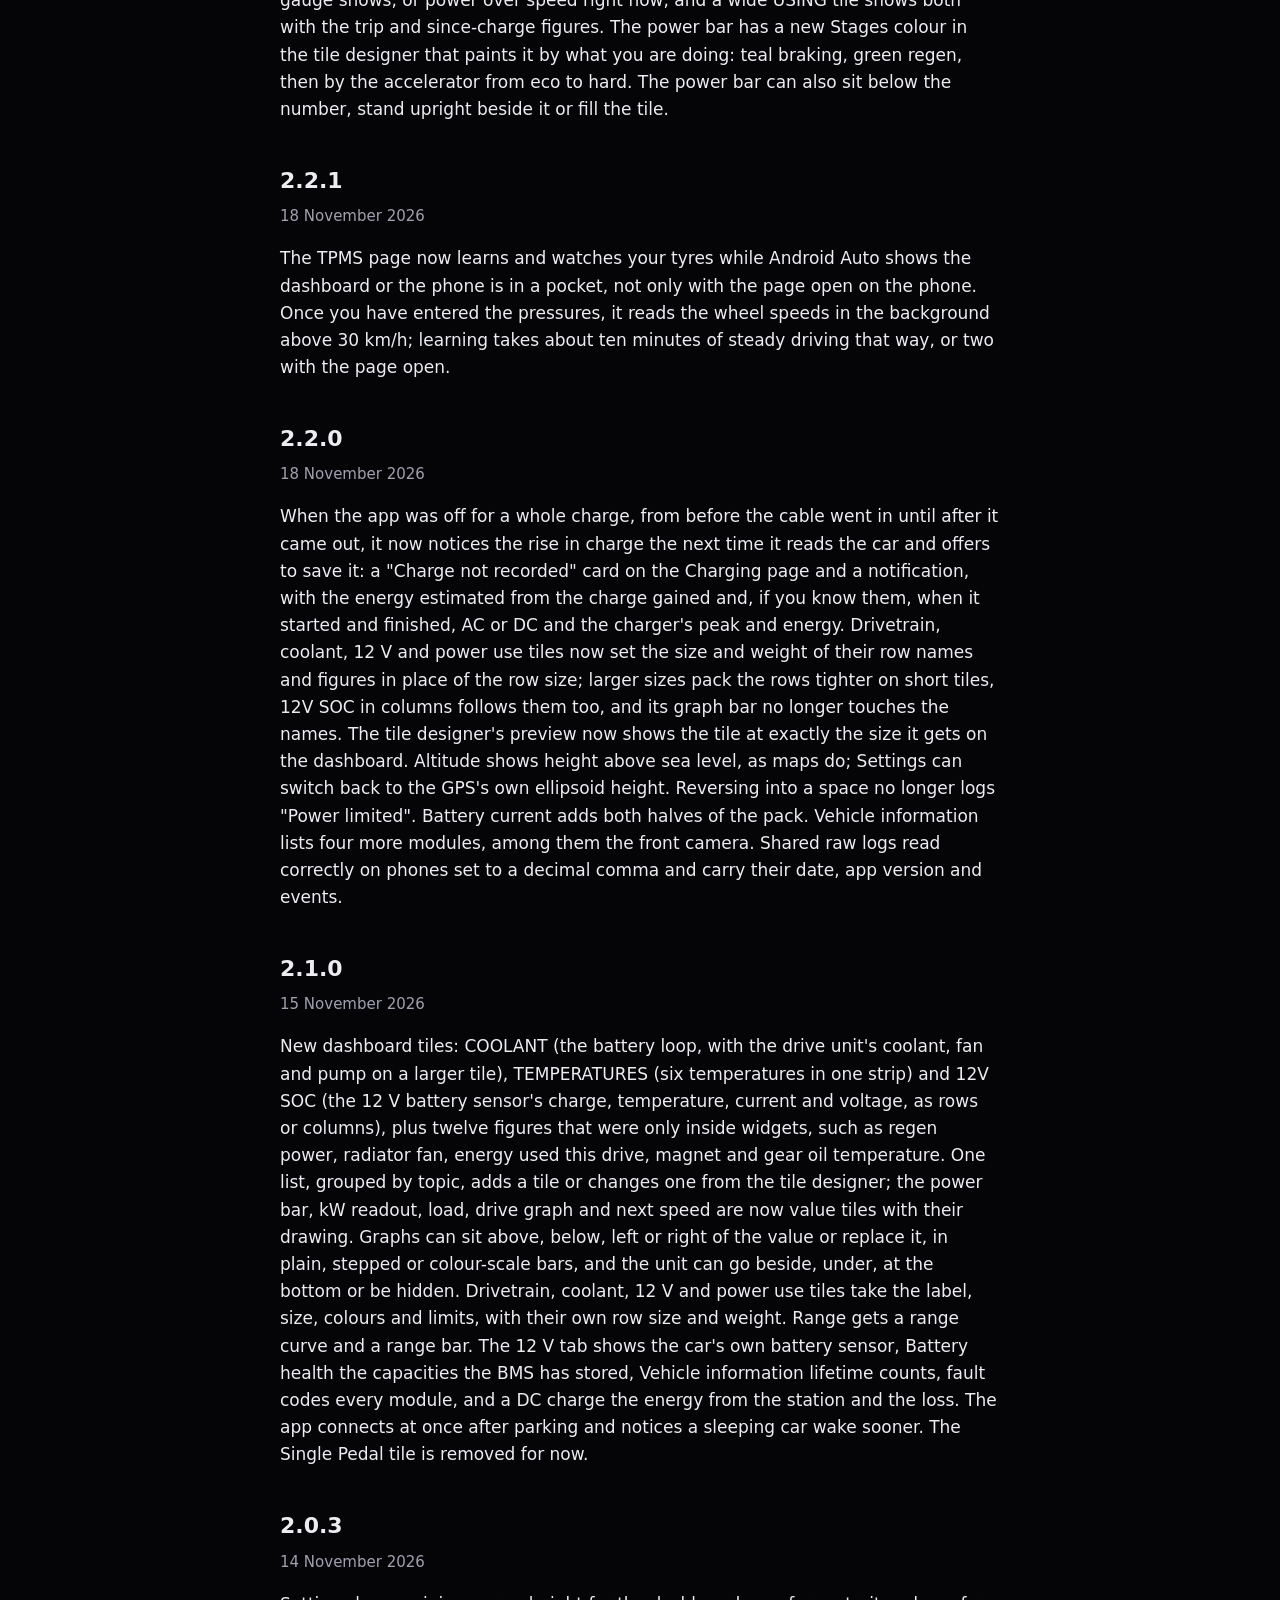
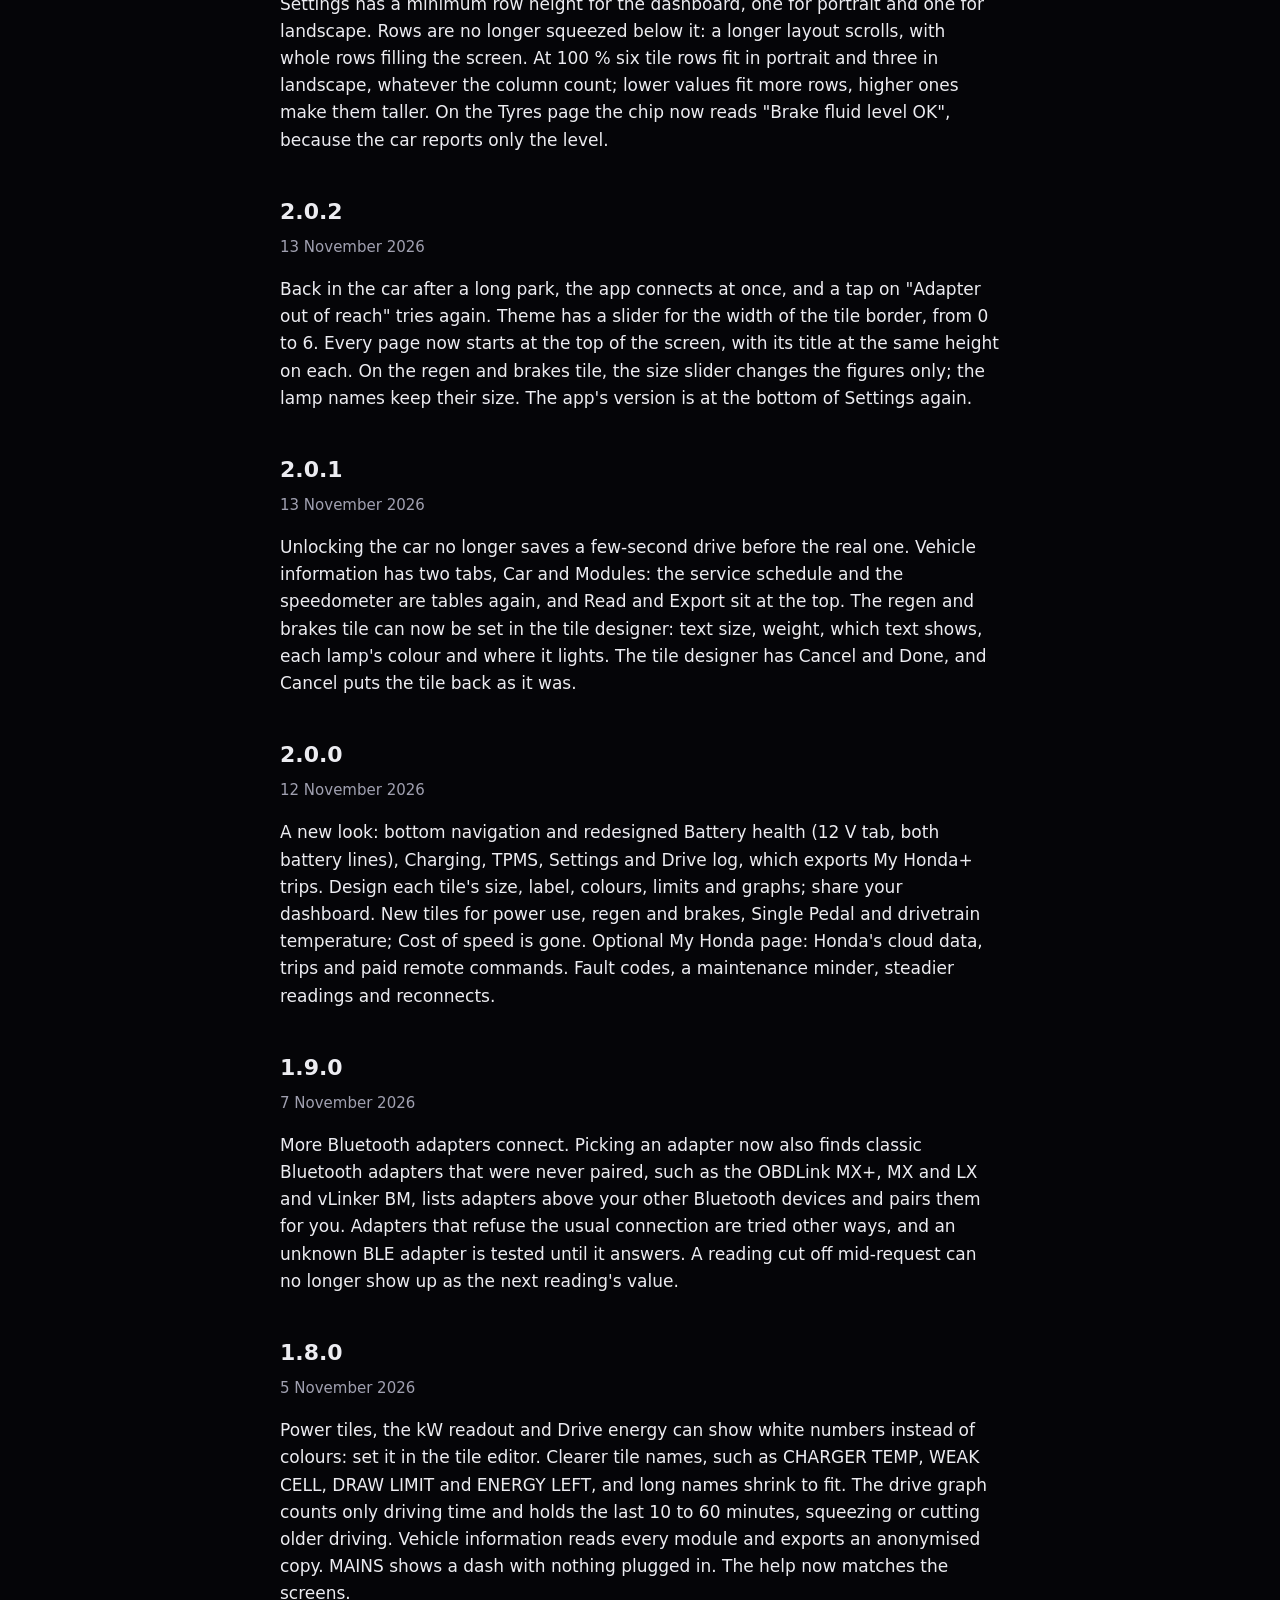
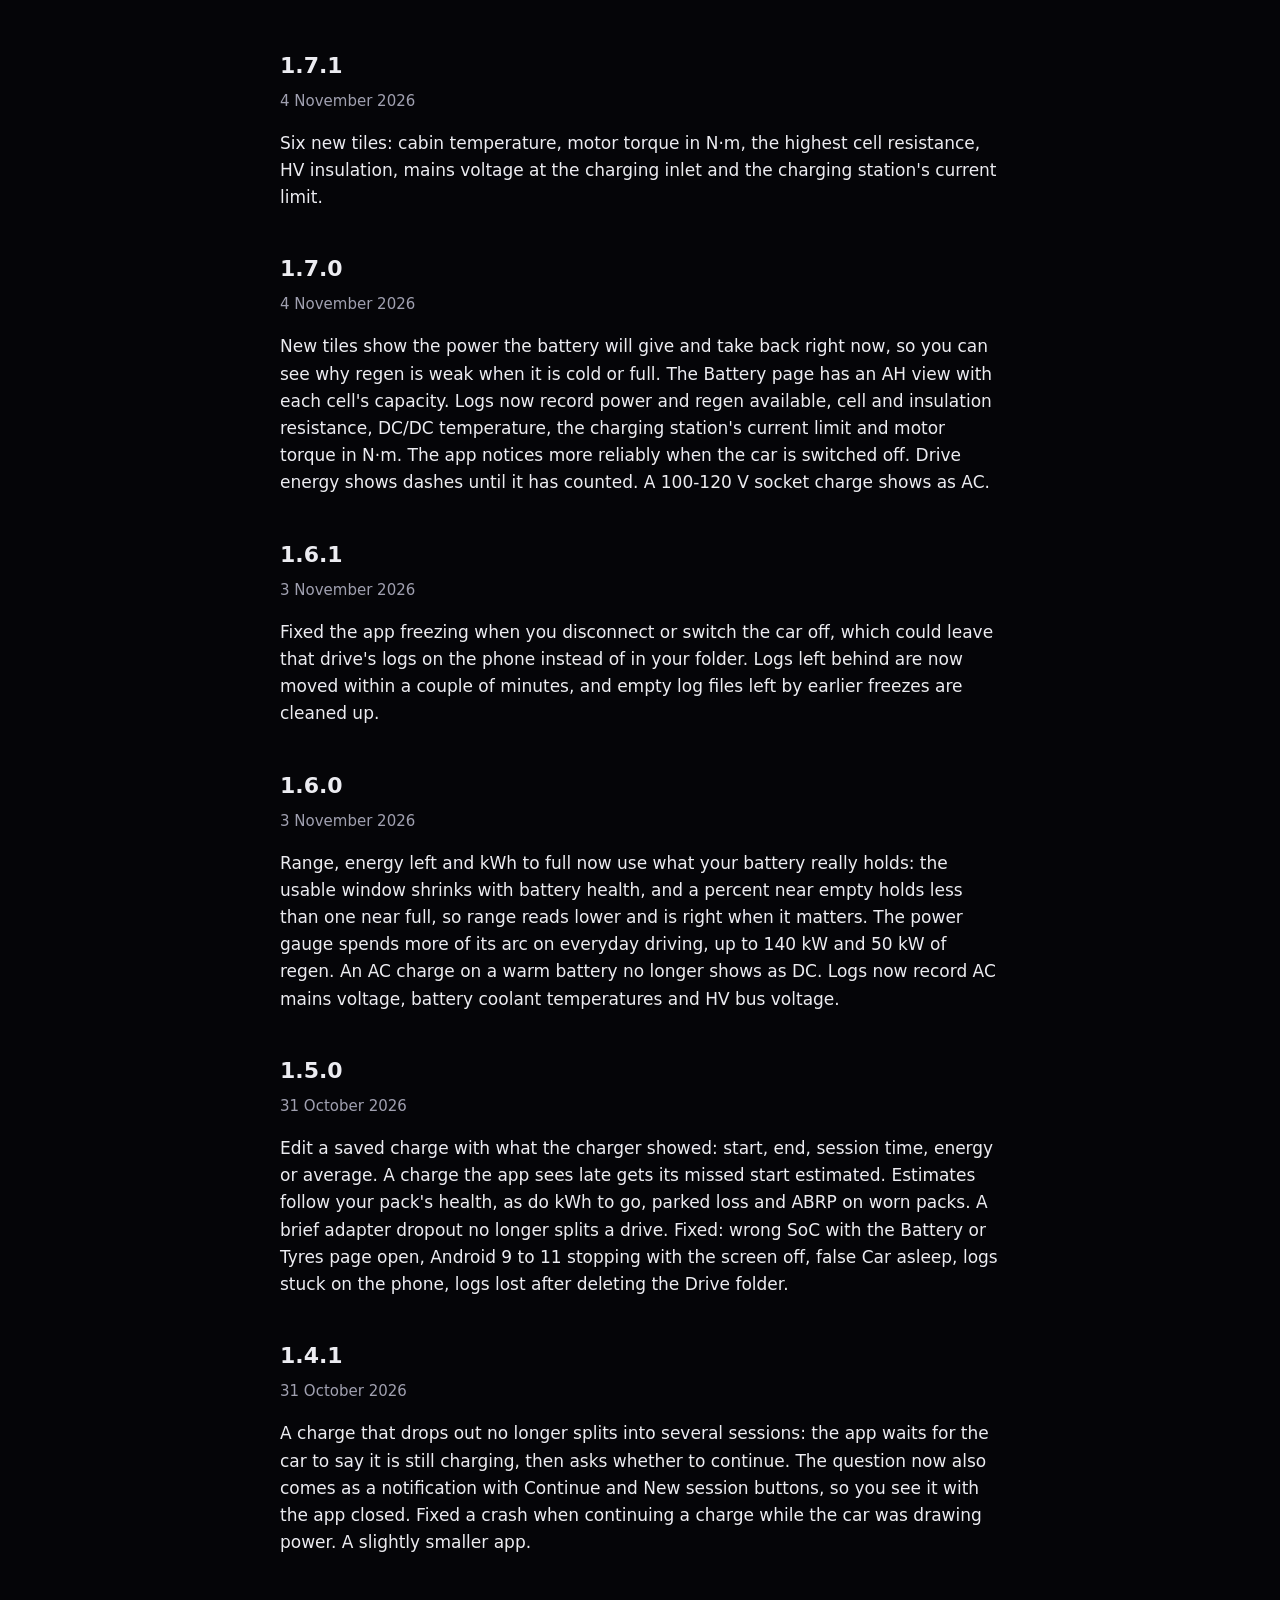
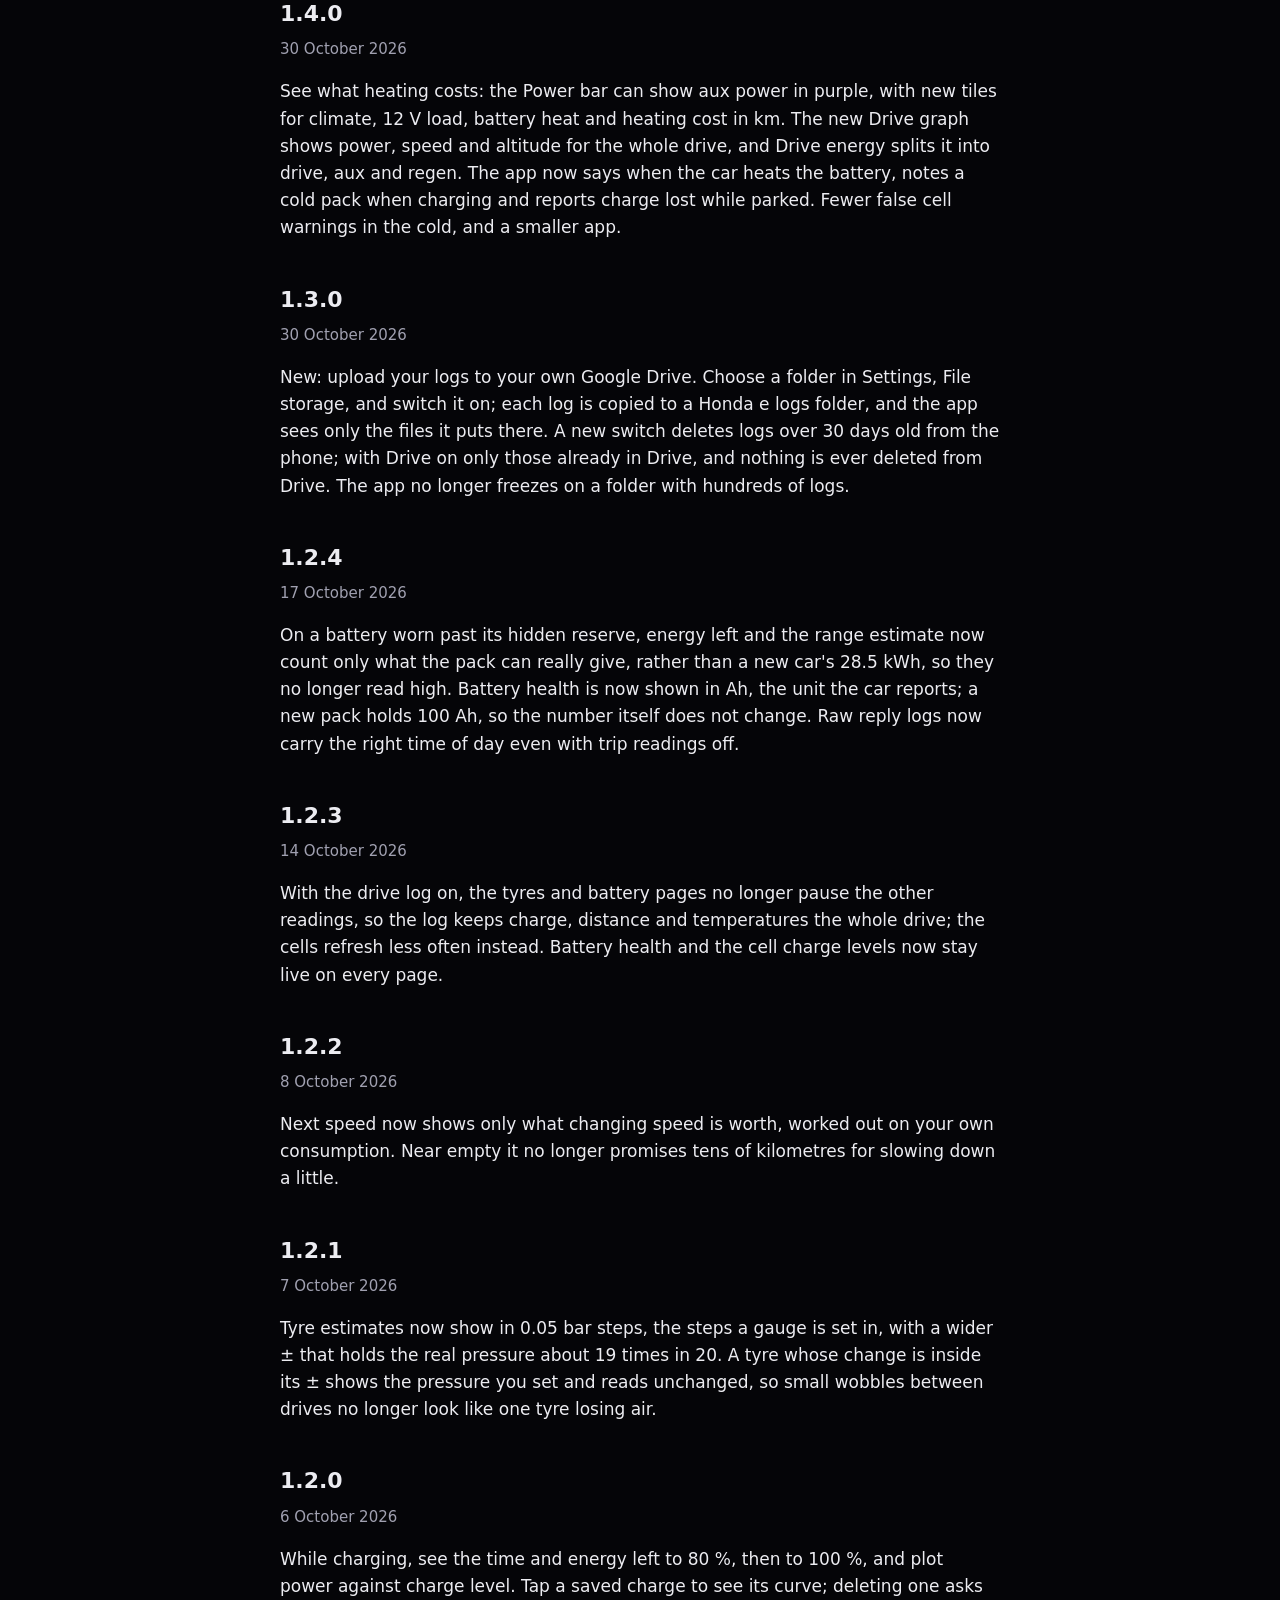
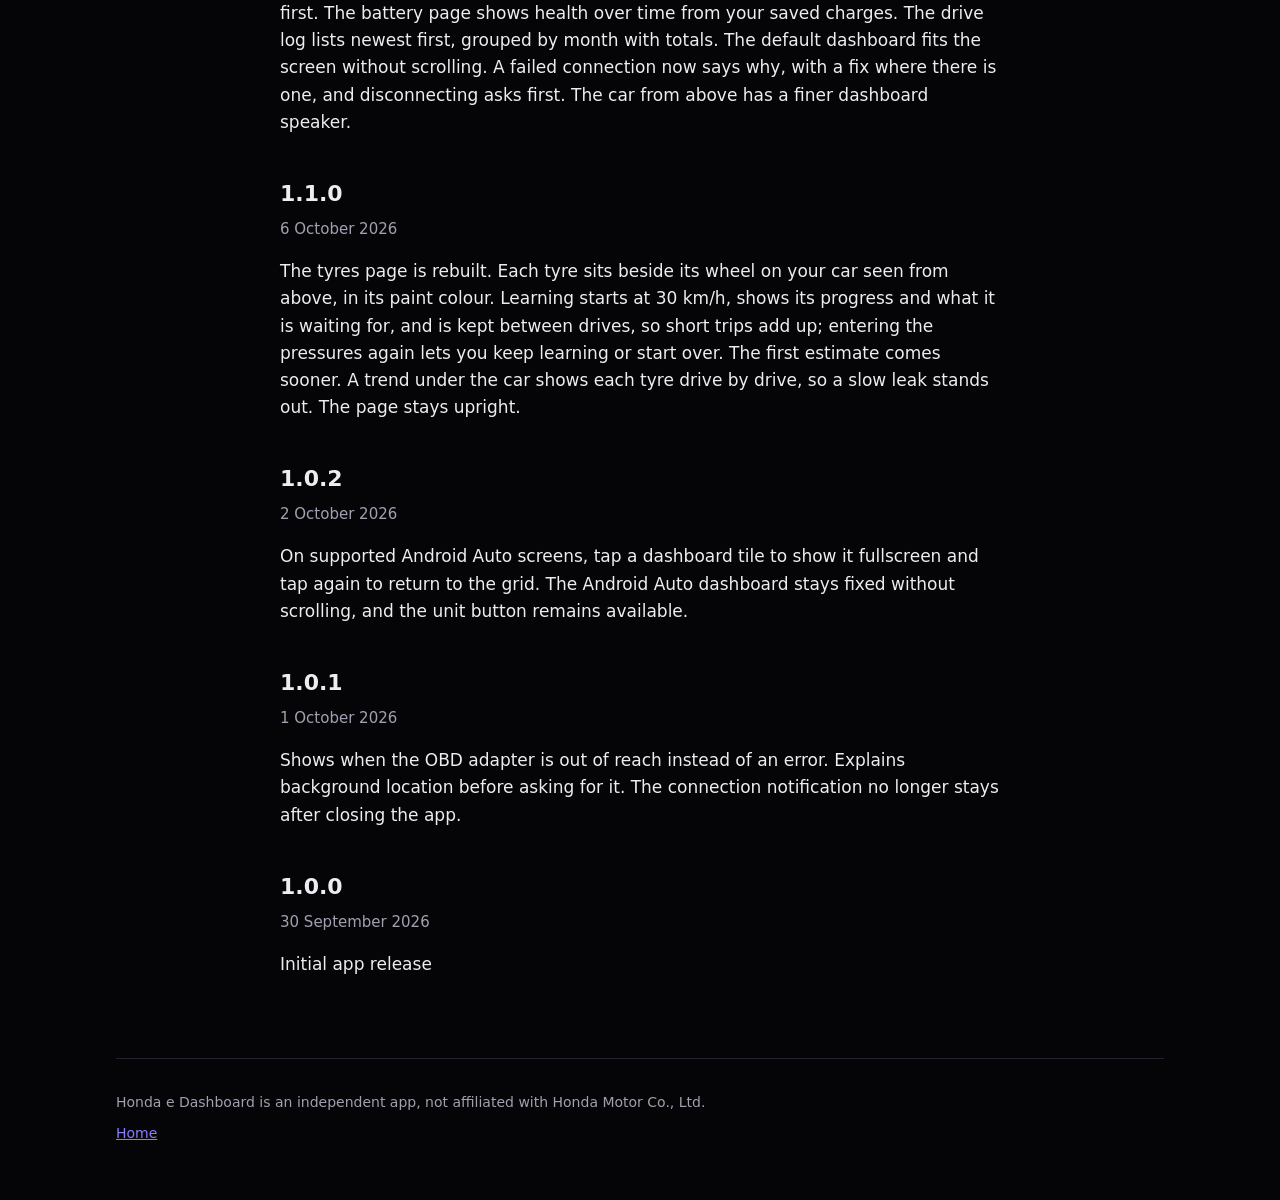
==== commit 26736391: "Deploy site from c92548c" ====
--- a/changelog.html
+++ b/changelog.html
@@ -31,6 +31,10 @@
   <main class="doc">
     <h1>Changelog</h1>
     <p class="meta">Every release on Google Play, newest first.</p>
+    <section id="v2.4.2">
+      <h2>2.4.2</h2>
+      <p class="meta">26 November 2026</p><p>The Android Auto dashboard keeps updating when it starts with the phone locked. The hill split, Stages and the GRADE tile now read the road&#x27;s grade from the car itself, no phone barometer or GPS needed. Tiles with a vertical bar can be one cell wide. Groups get their own colours, and a Row fits up to six readings. Graphs can have their own colour, Steps included. Bars keep one thickness on tall tiles.</p>
+    </section>
     <section id="v2.4.1">
       <h2>2.4.1</h2>
       <p class="meta">24 November 2026</p><p>New REGEN % tile: how much of the motor&#x27;s regen you use, turning teal with a brake icon when the friction brakes take over. Graphs now glide smoothly at the pace their readings arrive instead of jumping. One-row tiles can show just a graph, or a bar beside the number. Raw logs also keep the phone&#x27;s speed, distance and road grade, never where you are.</p>
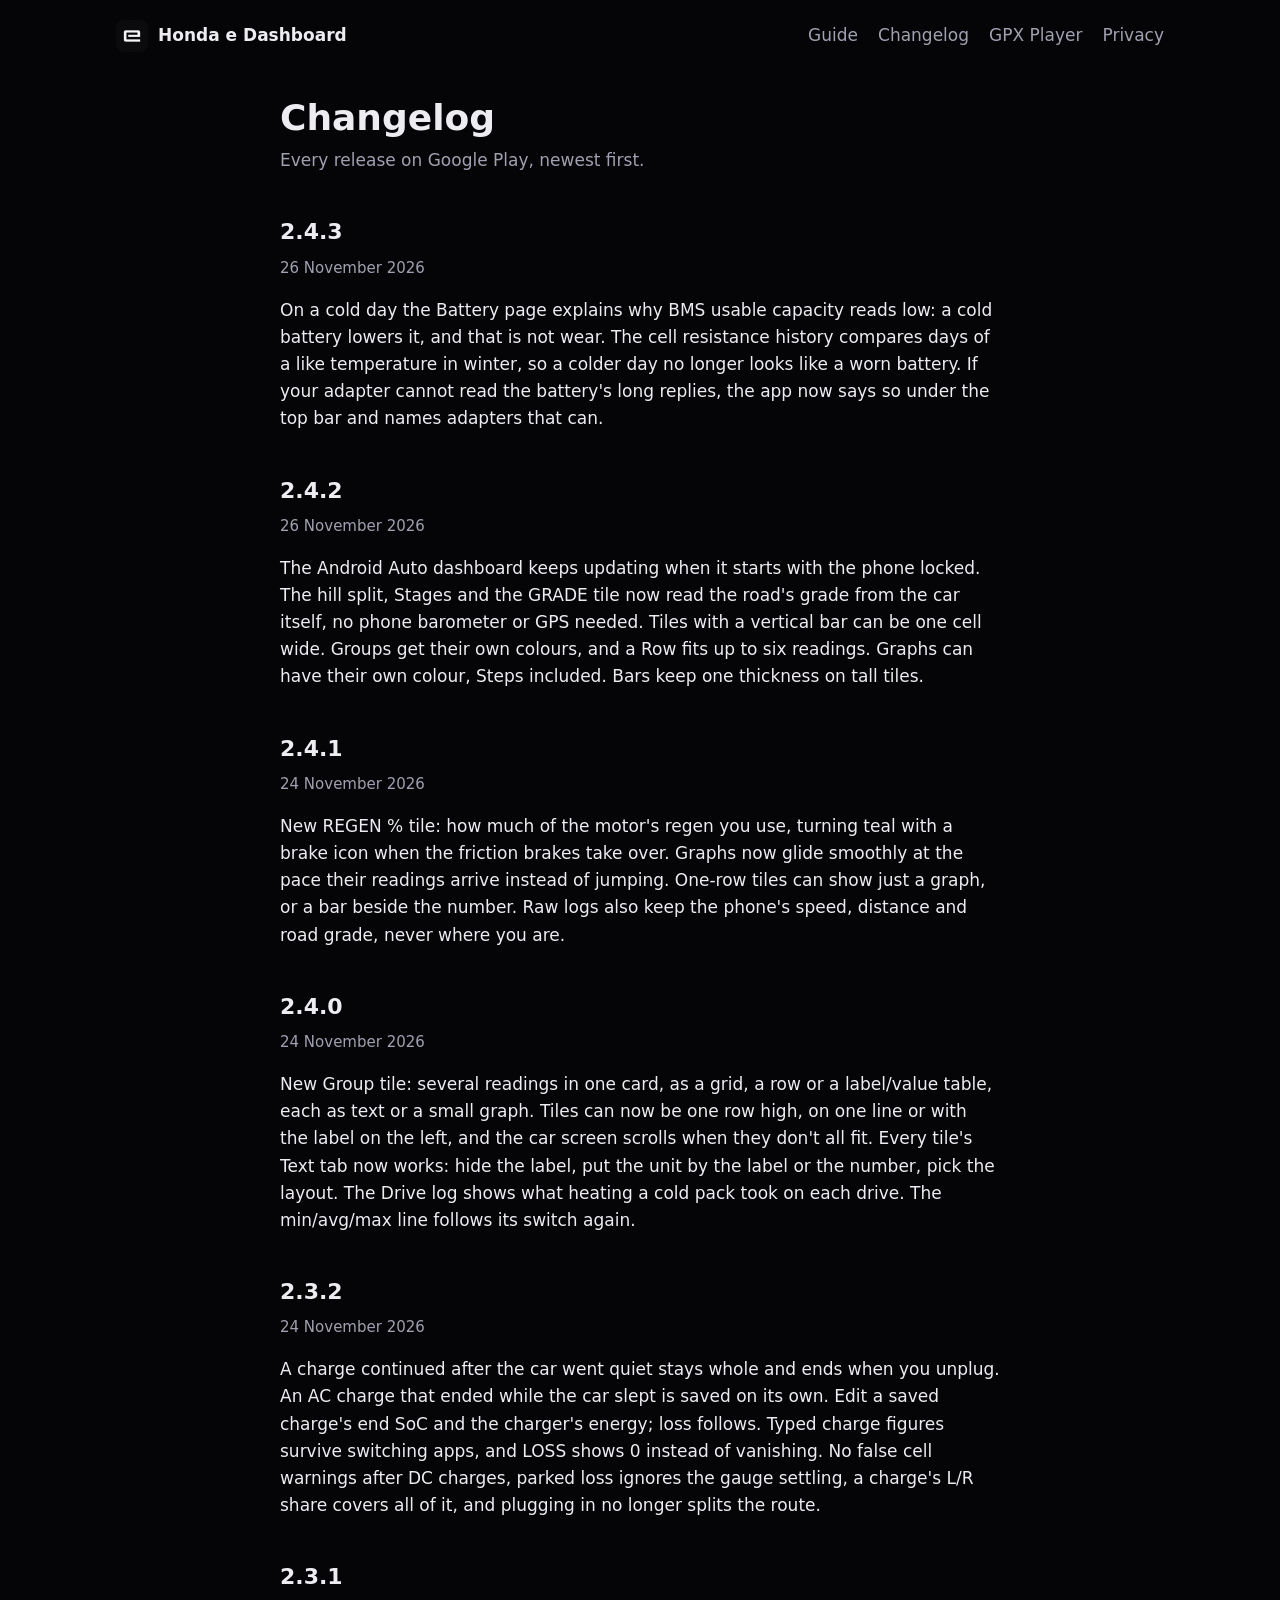
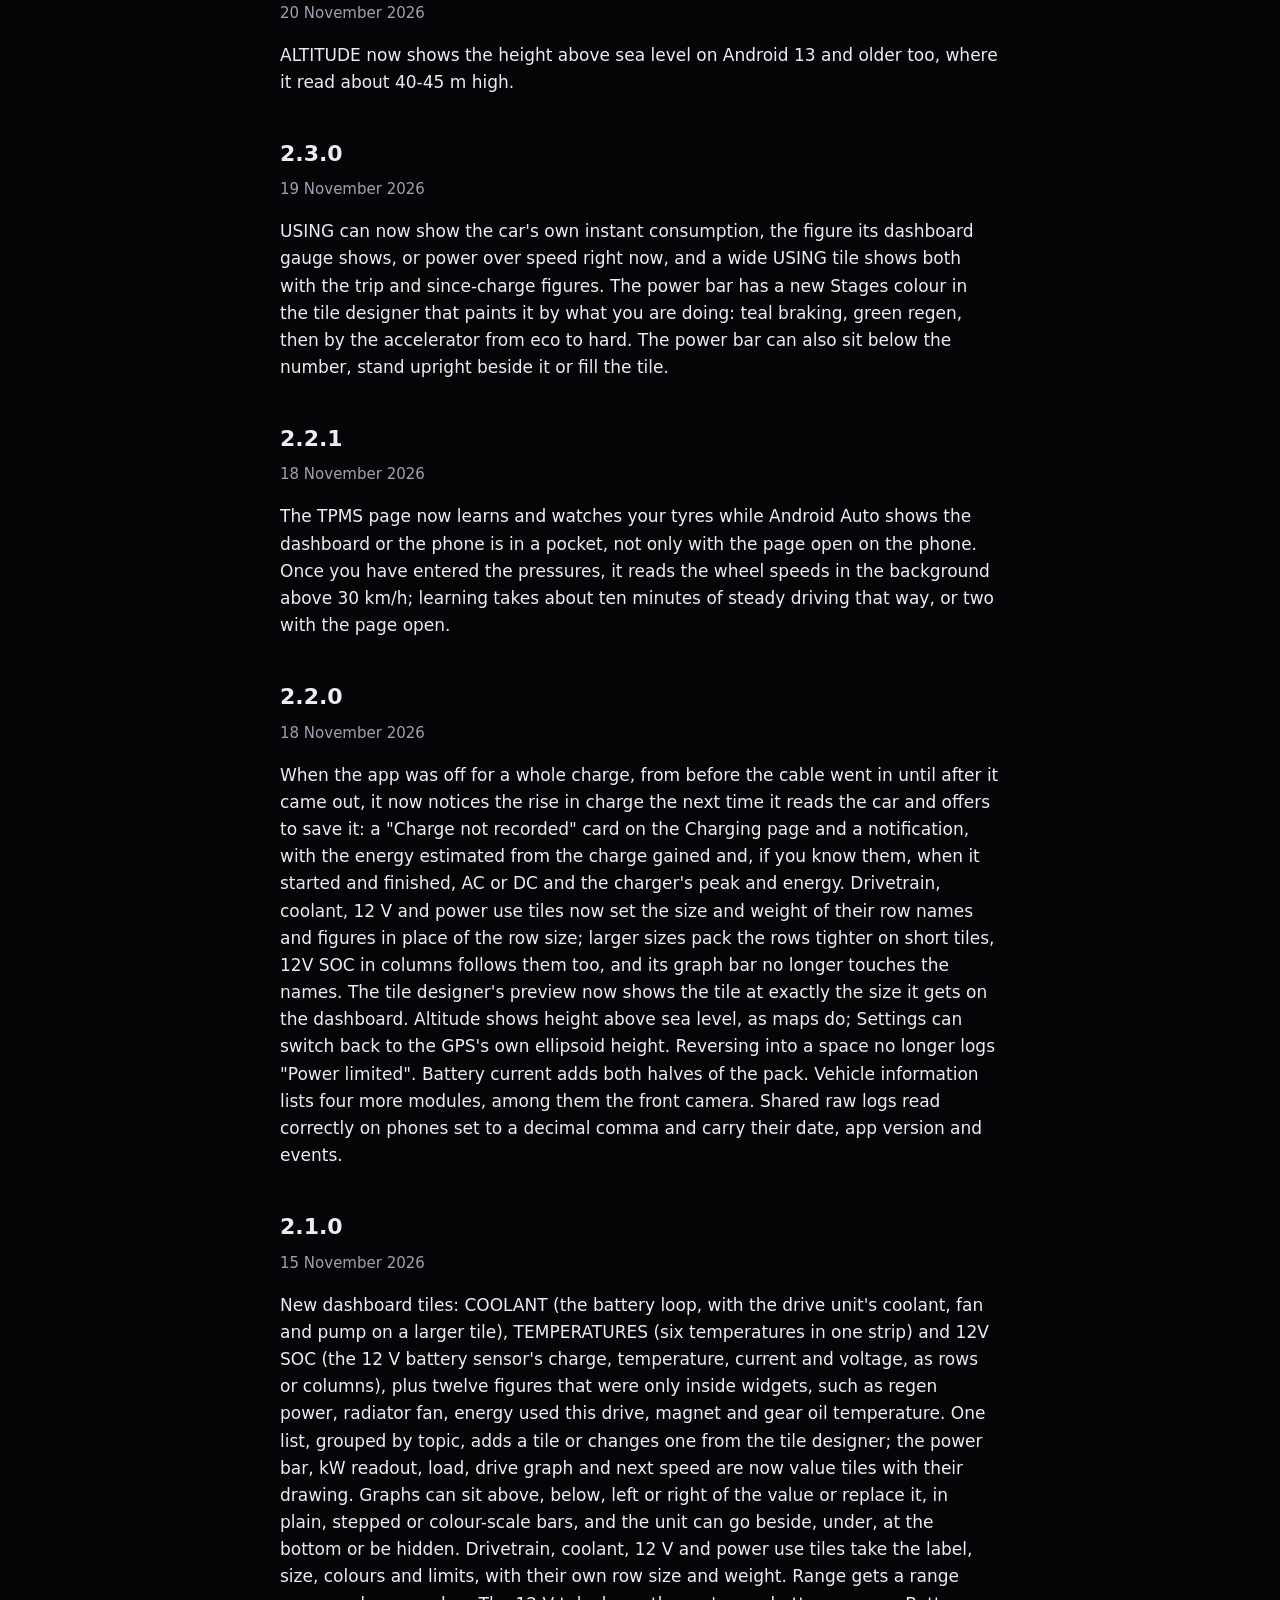
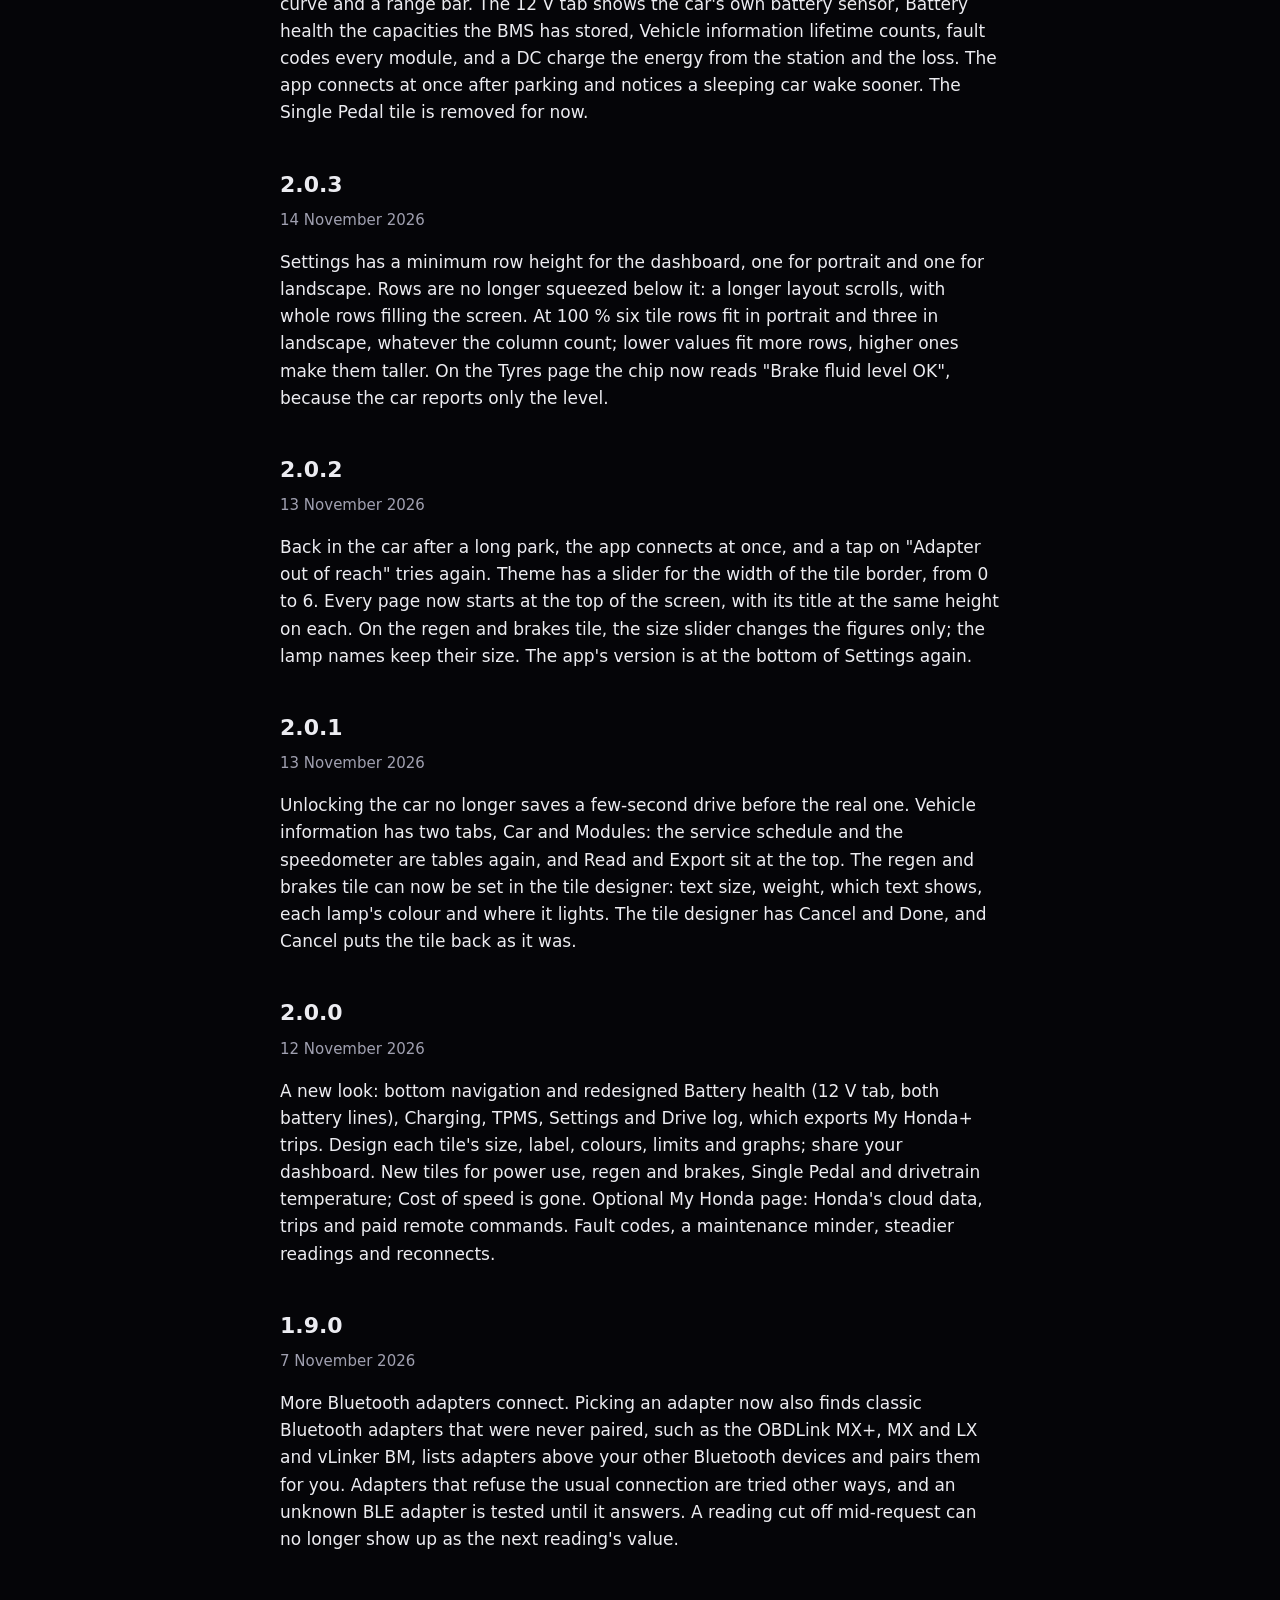
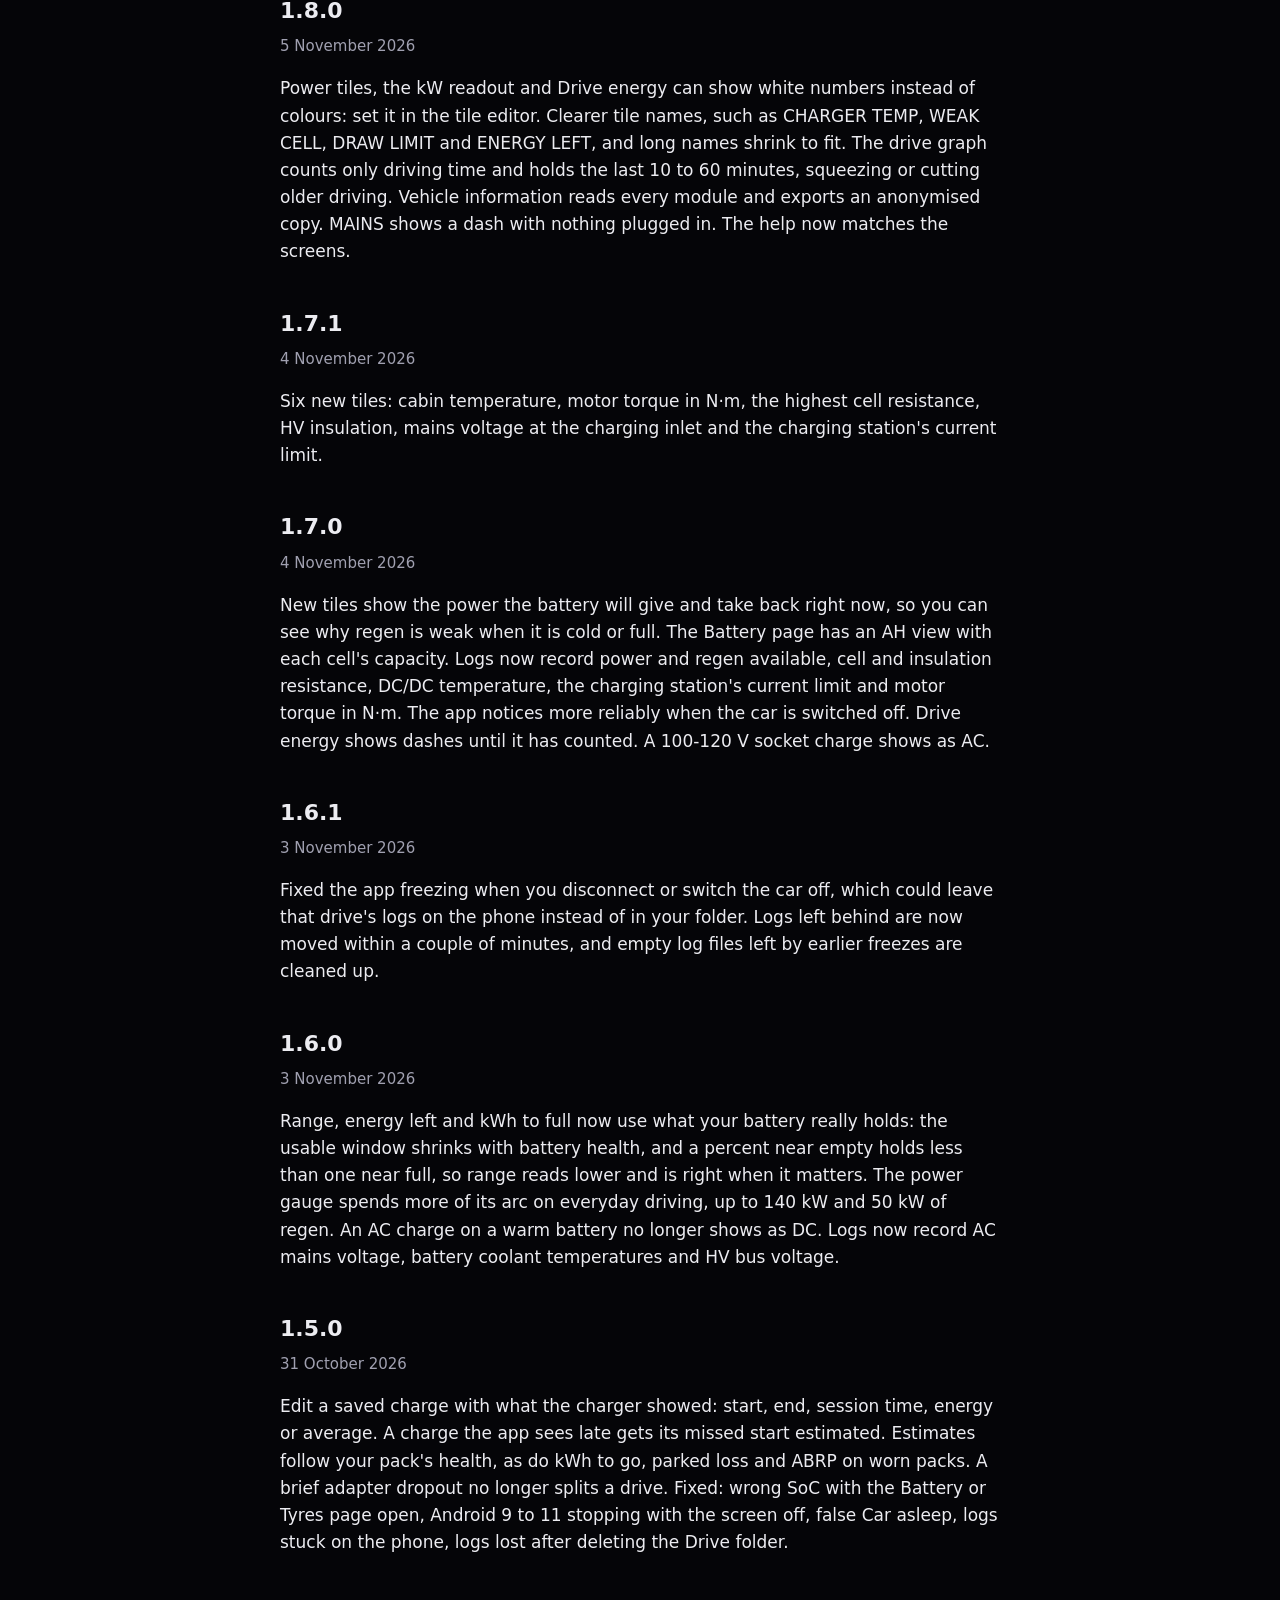
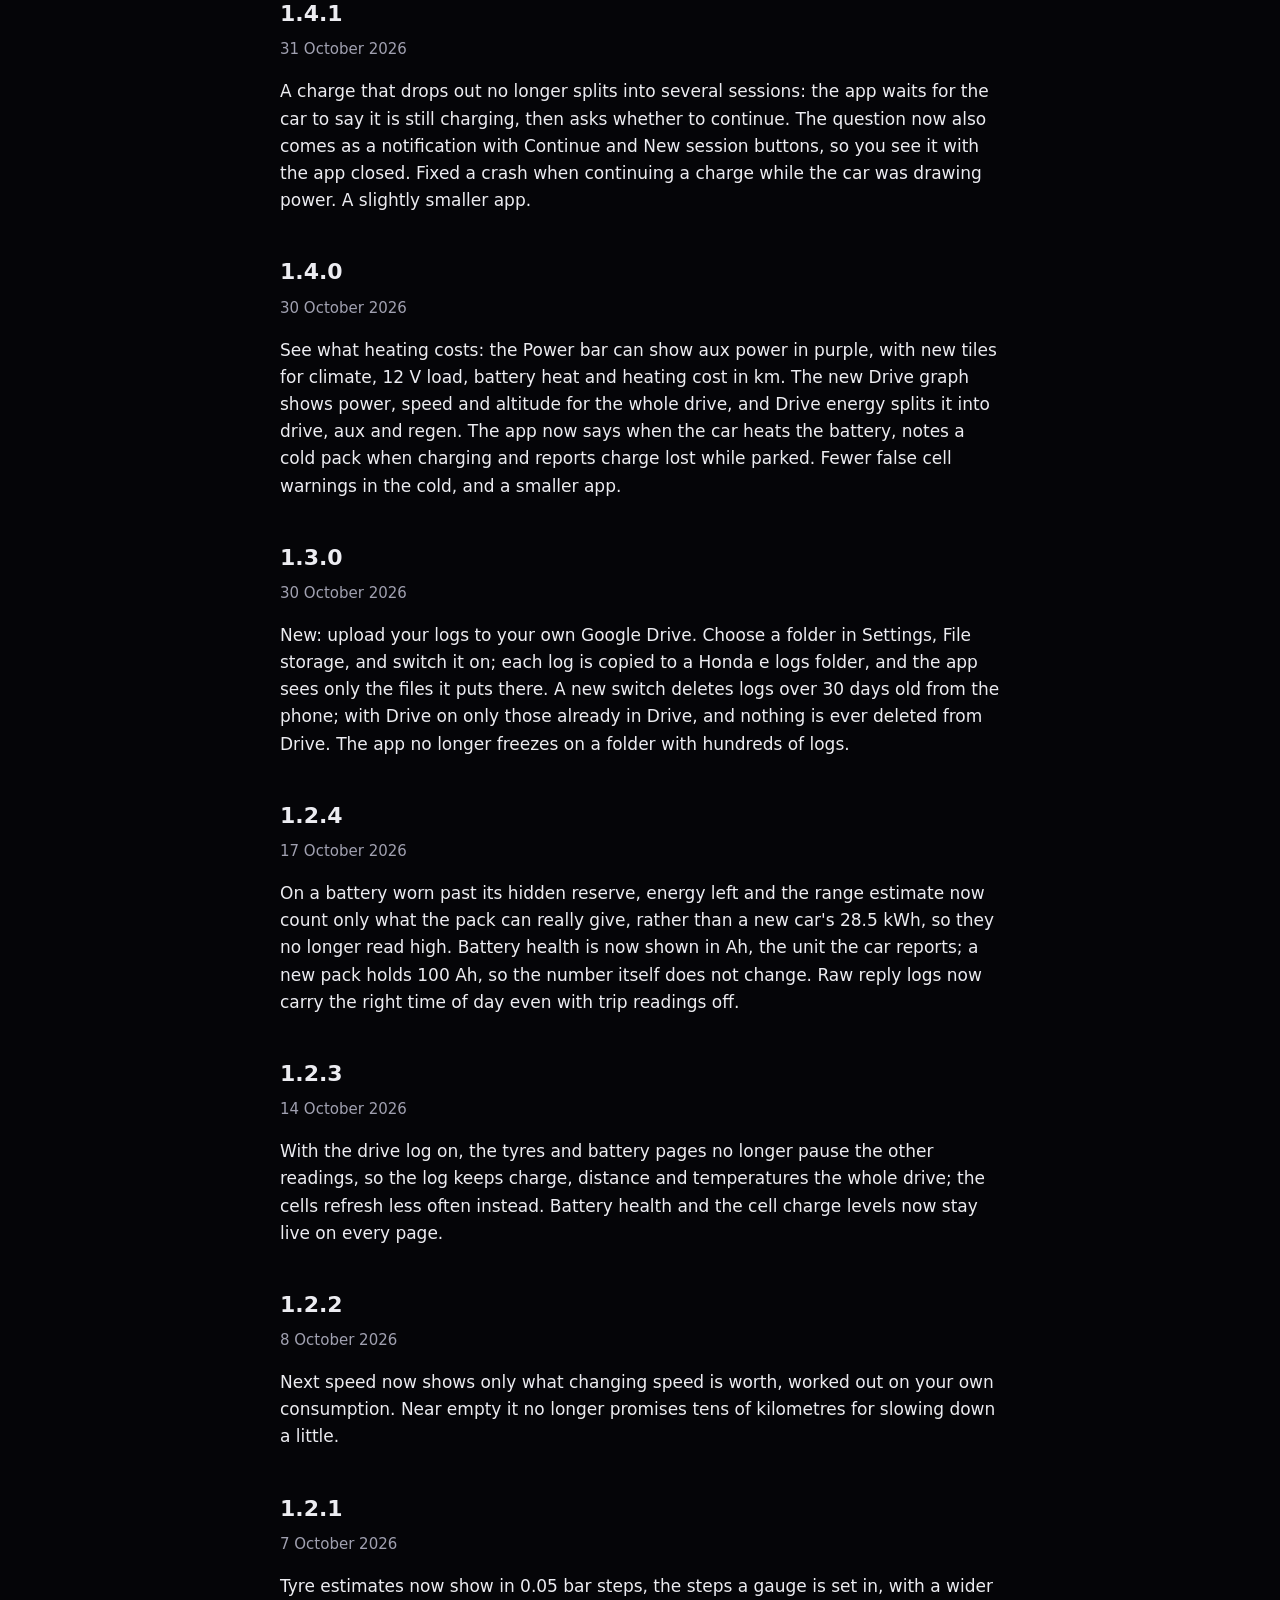
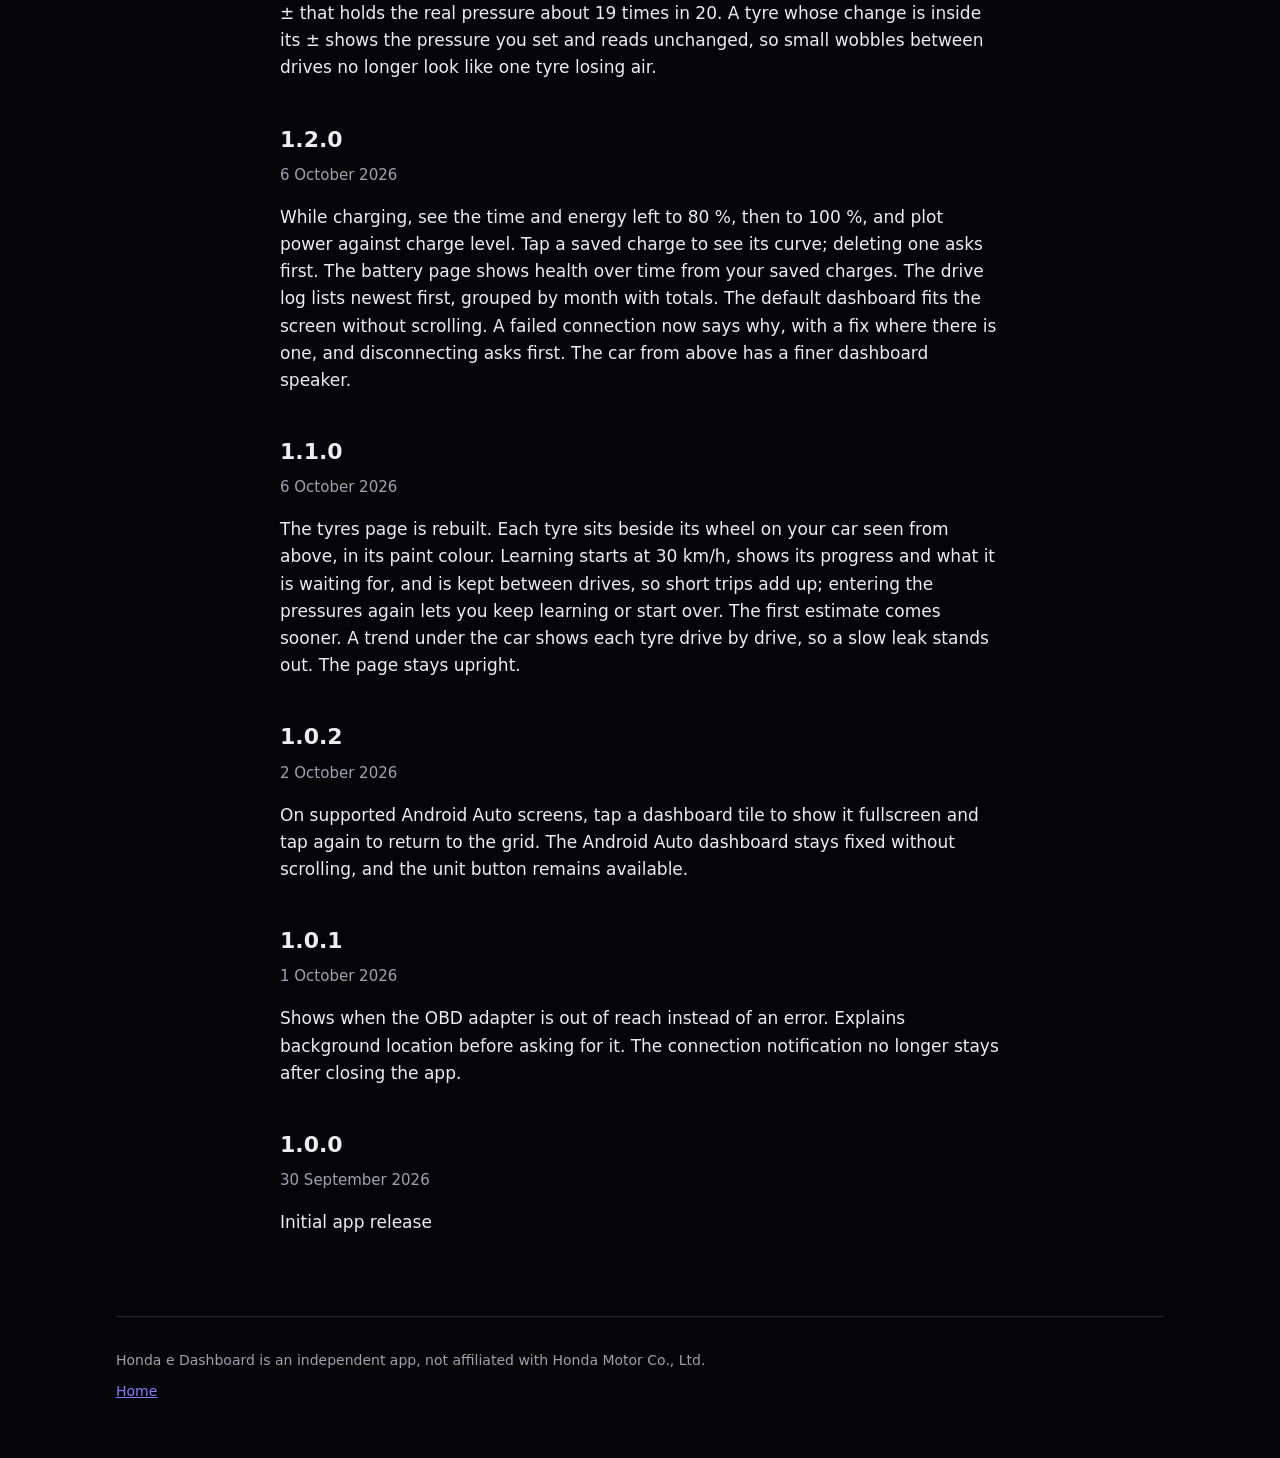
==== commit 9e0c54f1: "Deploy site from 42d8f98" ====
--- a/changelog.html
+++ b/changelog.html
@@ -31,6 +31,10 @@
   <main class="doc">
     <h1>Changelog</h1>
     <p class="meta">Every release on Google Play, newest first.</p>
+    <section id="v2.4.3">
+      <h2>2.4.3</h2>
+      <p class="meta">26 November 2026</p><p>On a cold day the Battery page explains why BMS usable capacity reads low: a cold battery lowers it, and that is not wear. The cell resistance history compares days of a like temperature in winter, so a colder day no longer looks like a worn battery. If your adapter cannot read the battery&#x27;s long replies, the app now says so under the top bar and names adapters that can.</p>
+    </section>
     <section id="v2.4.2">
       <h2>2.4.2</h2>
       <p class="meta">26 November 2026</p><p>The Android Auto dashboard keeps updating when it starts with the phone locked. The hill split, Stages and the GRADE tile now read the road&#x27;s grade from the car itself, no phone barometer or GPS needed. Tiles with a vertical bar can be one cell wide. Groups get their own colours, and a Row fits up to six readings. Graphs can have their own colour, Steps included. Bars keep one thickness on tall tiles.</p>
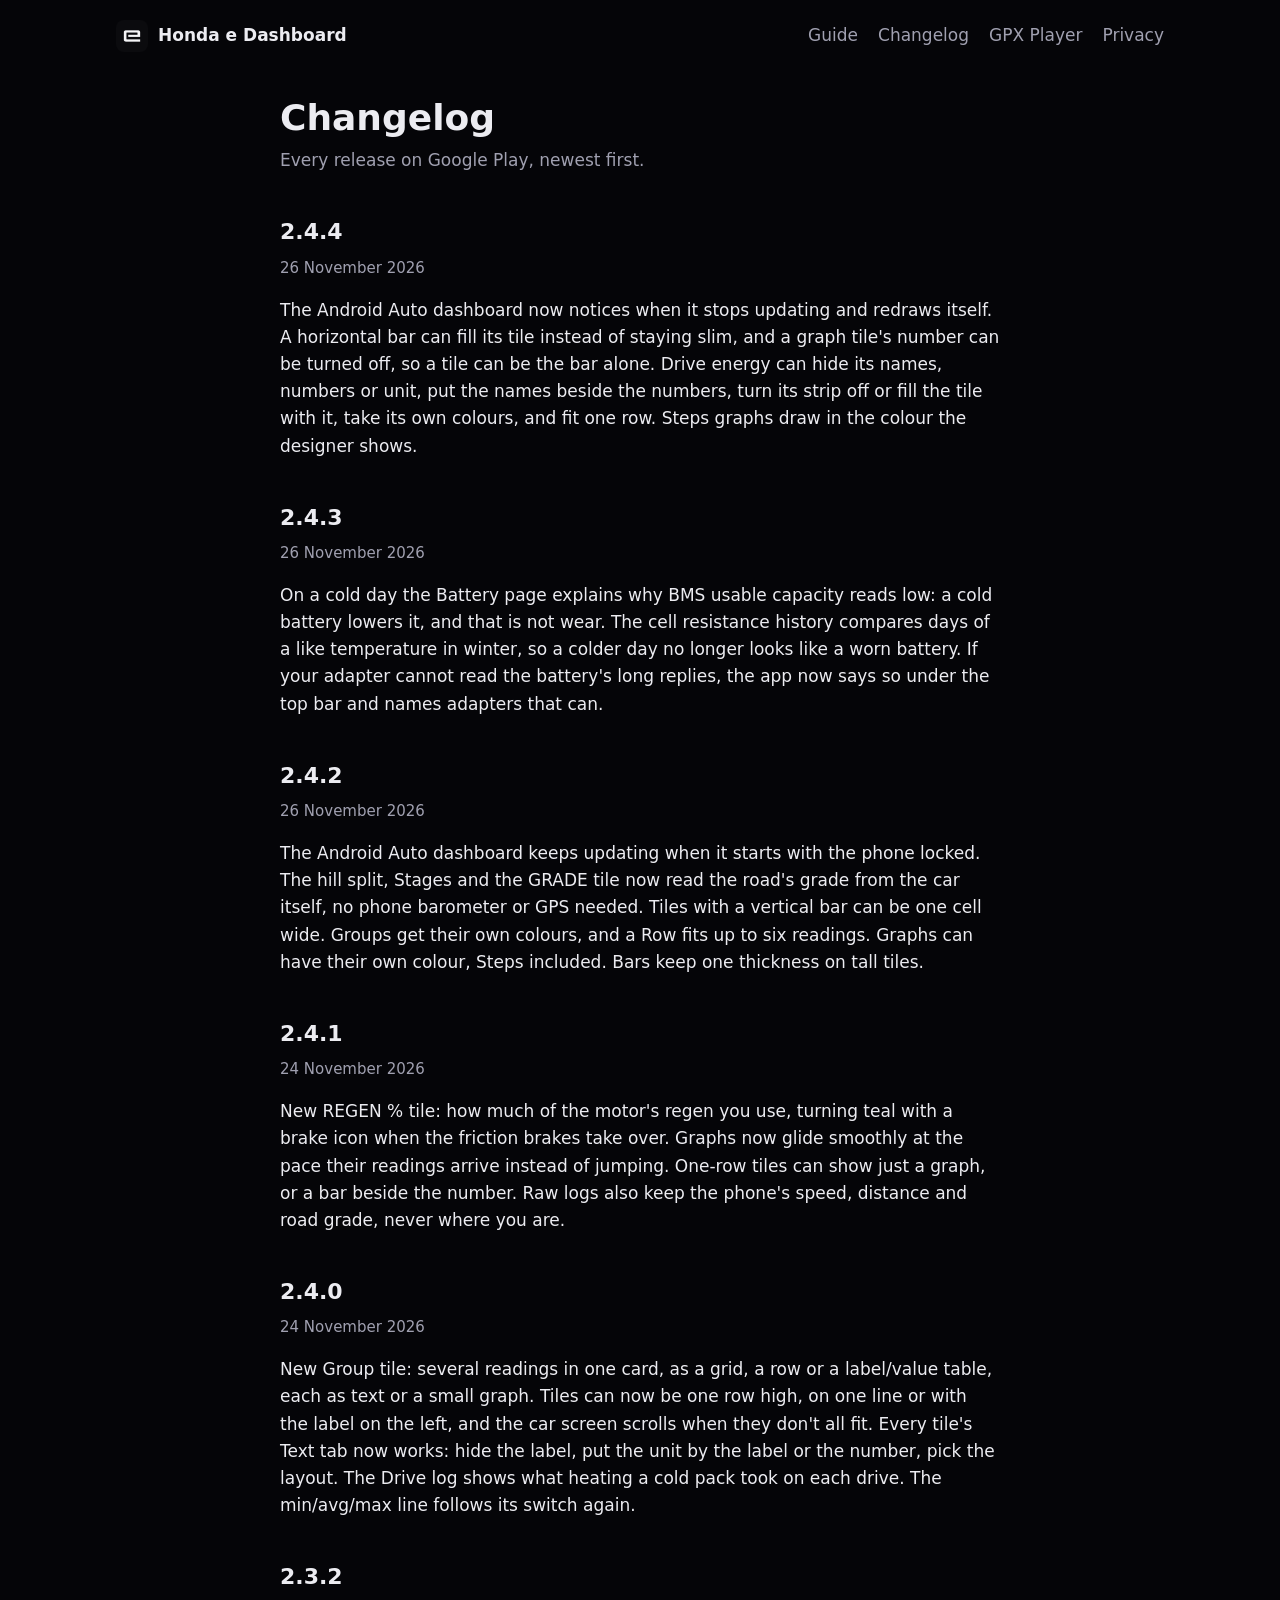
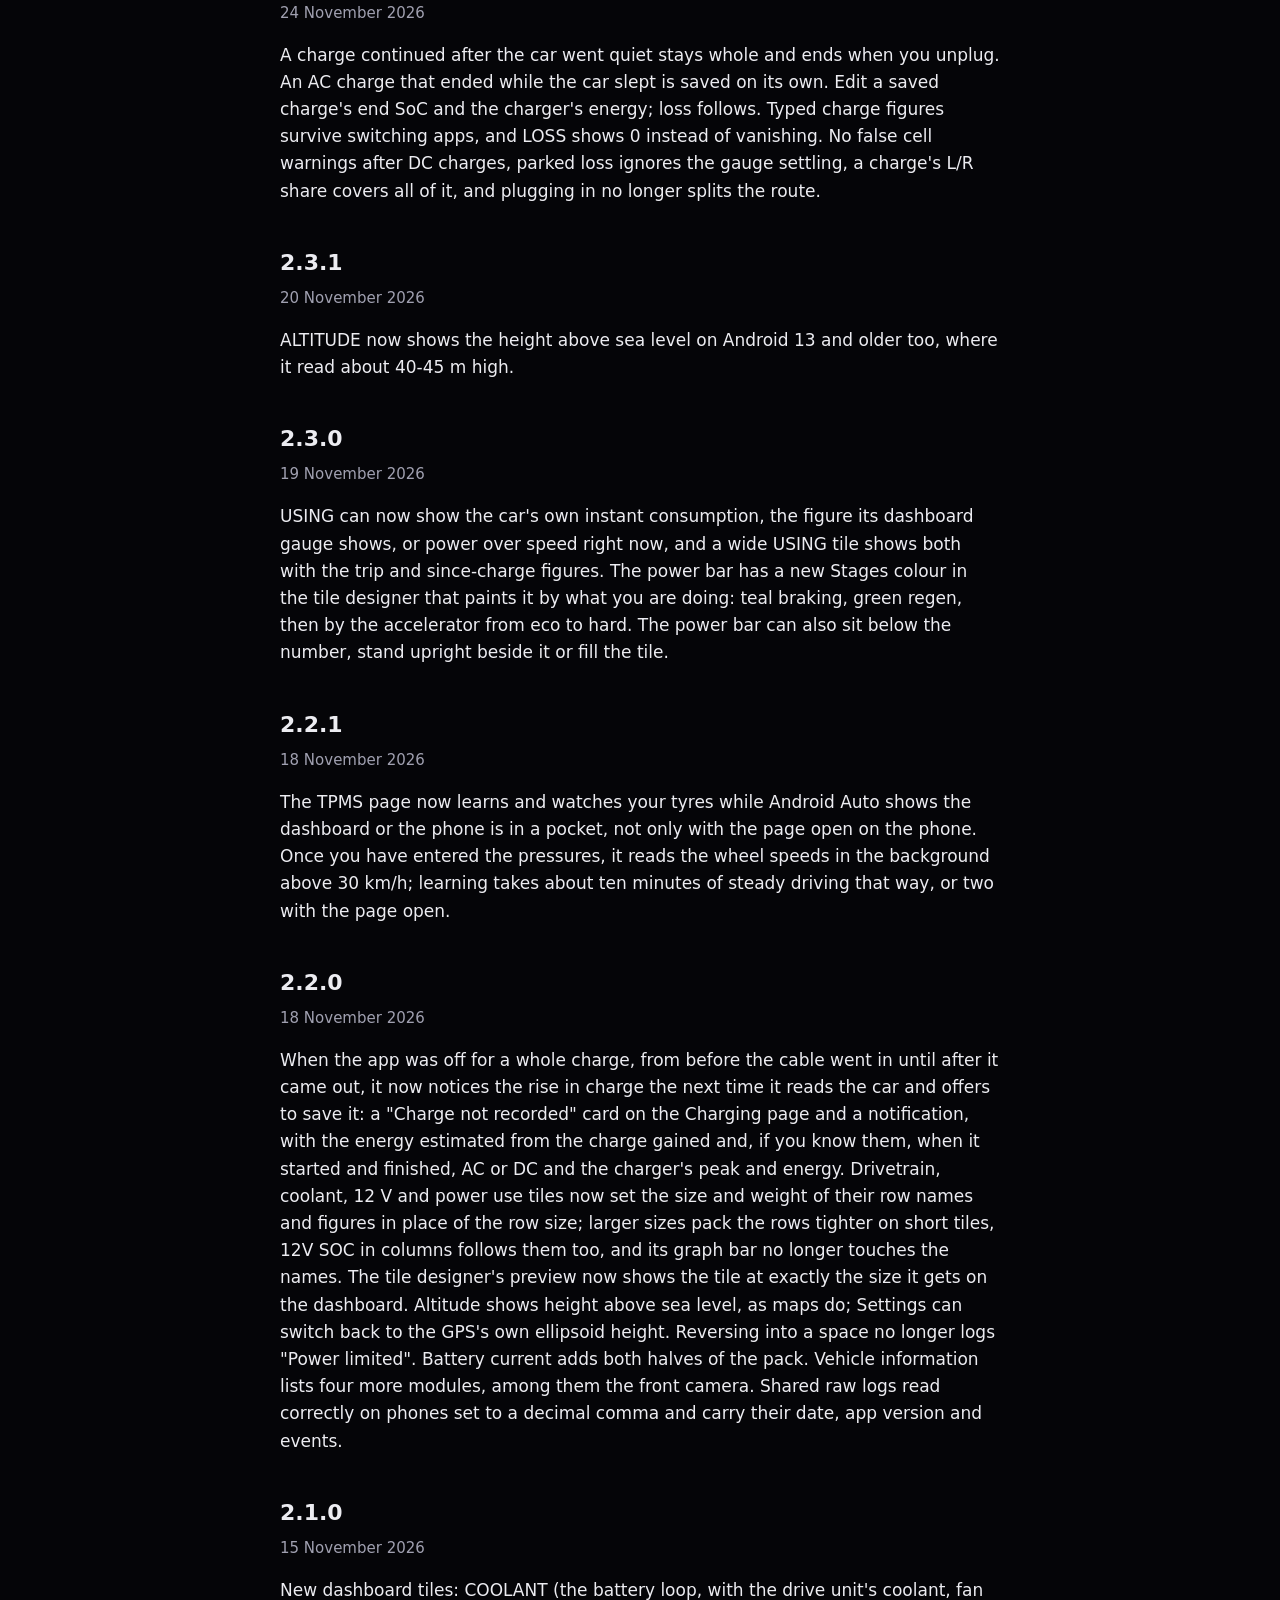
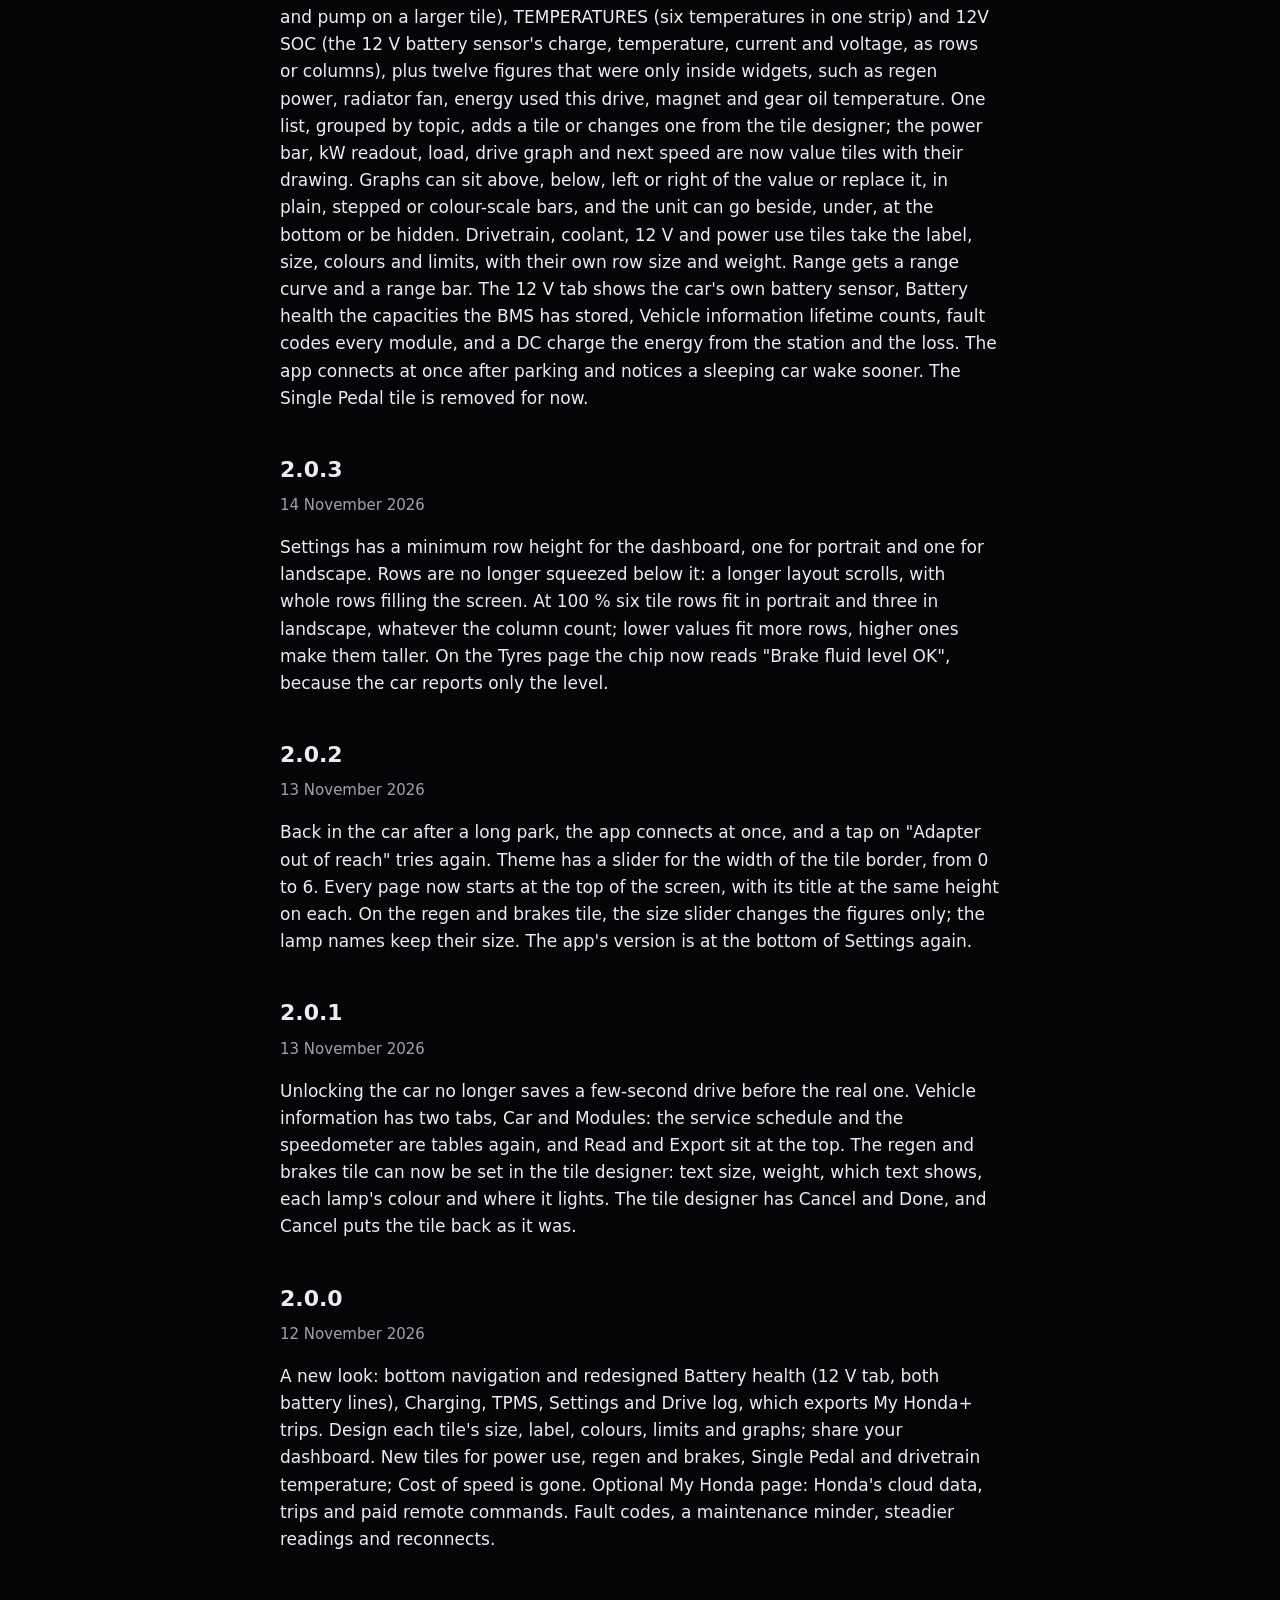
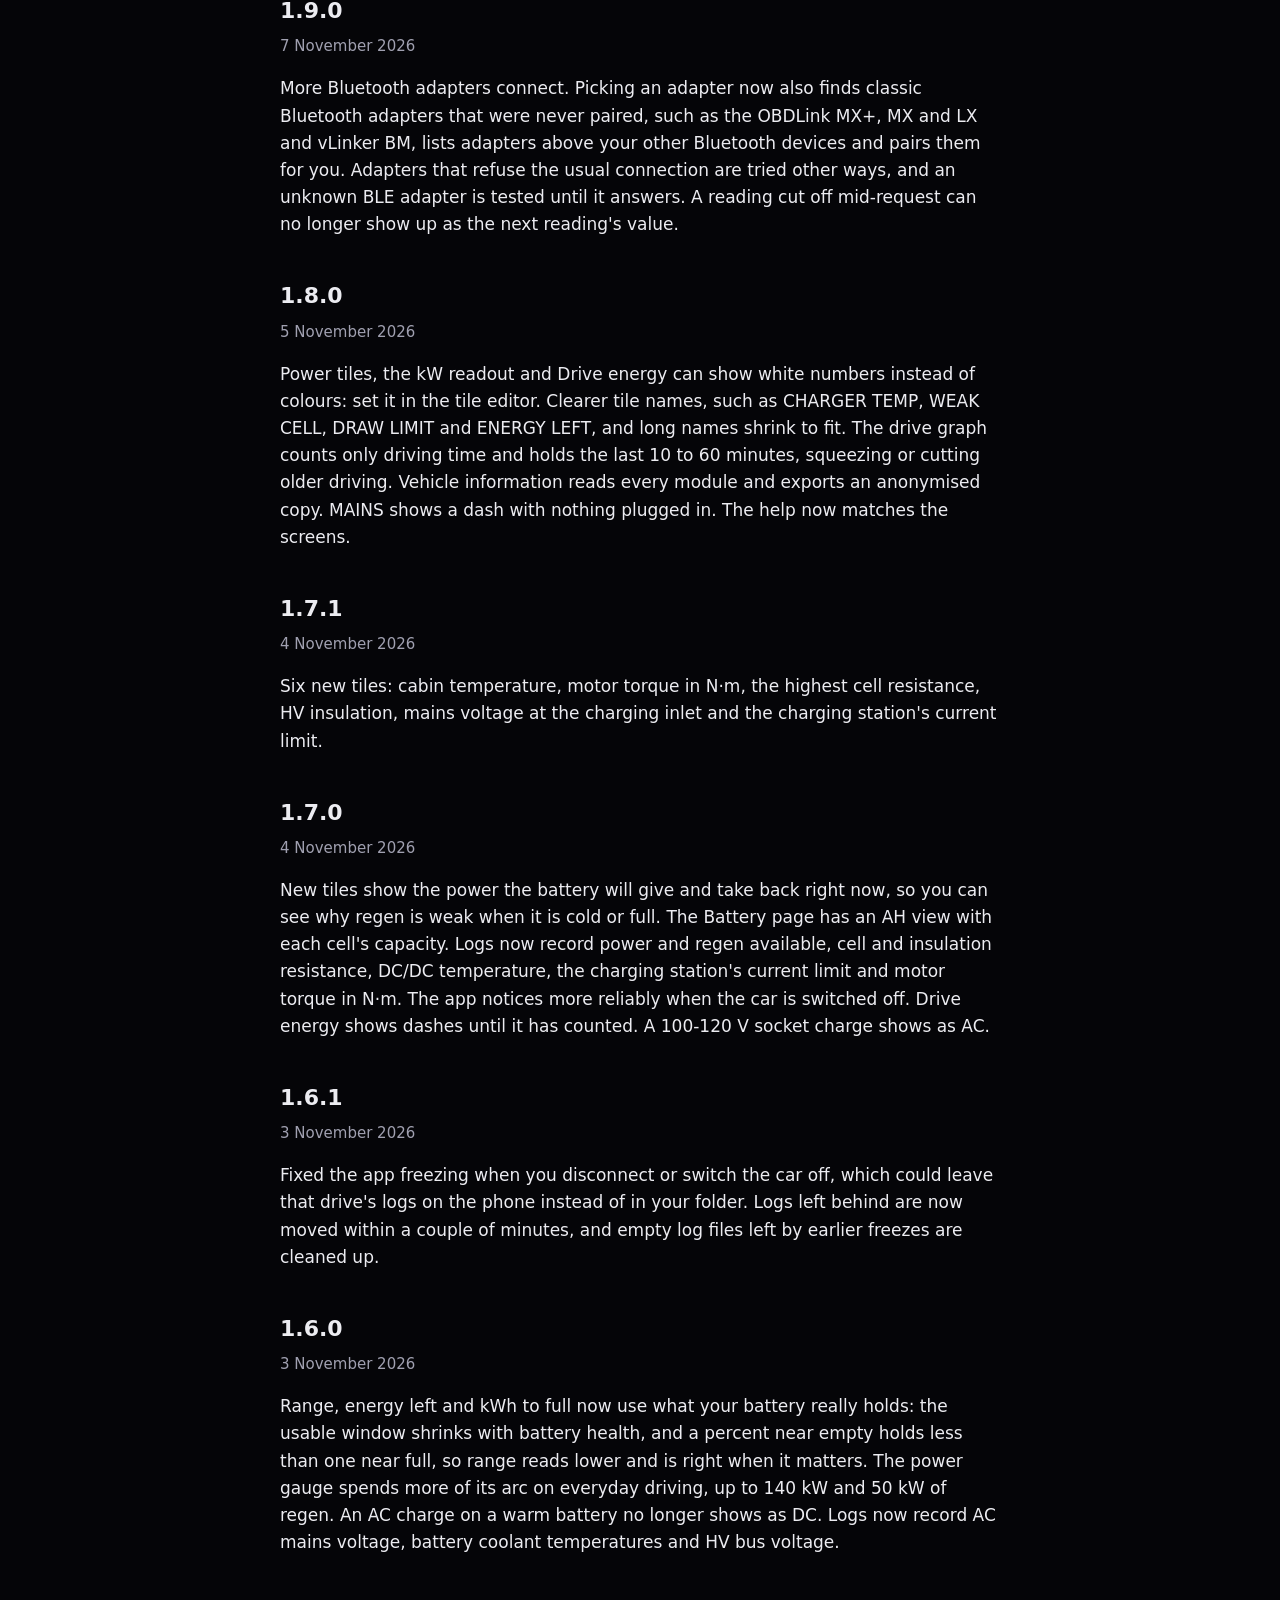
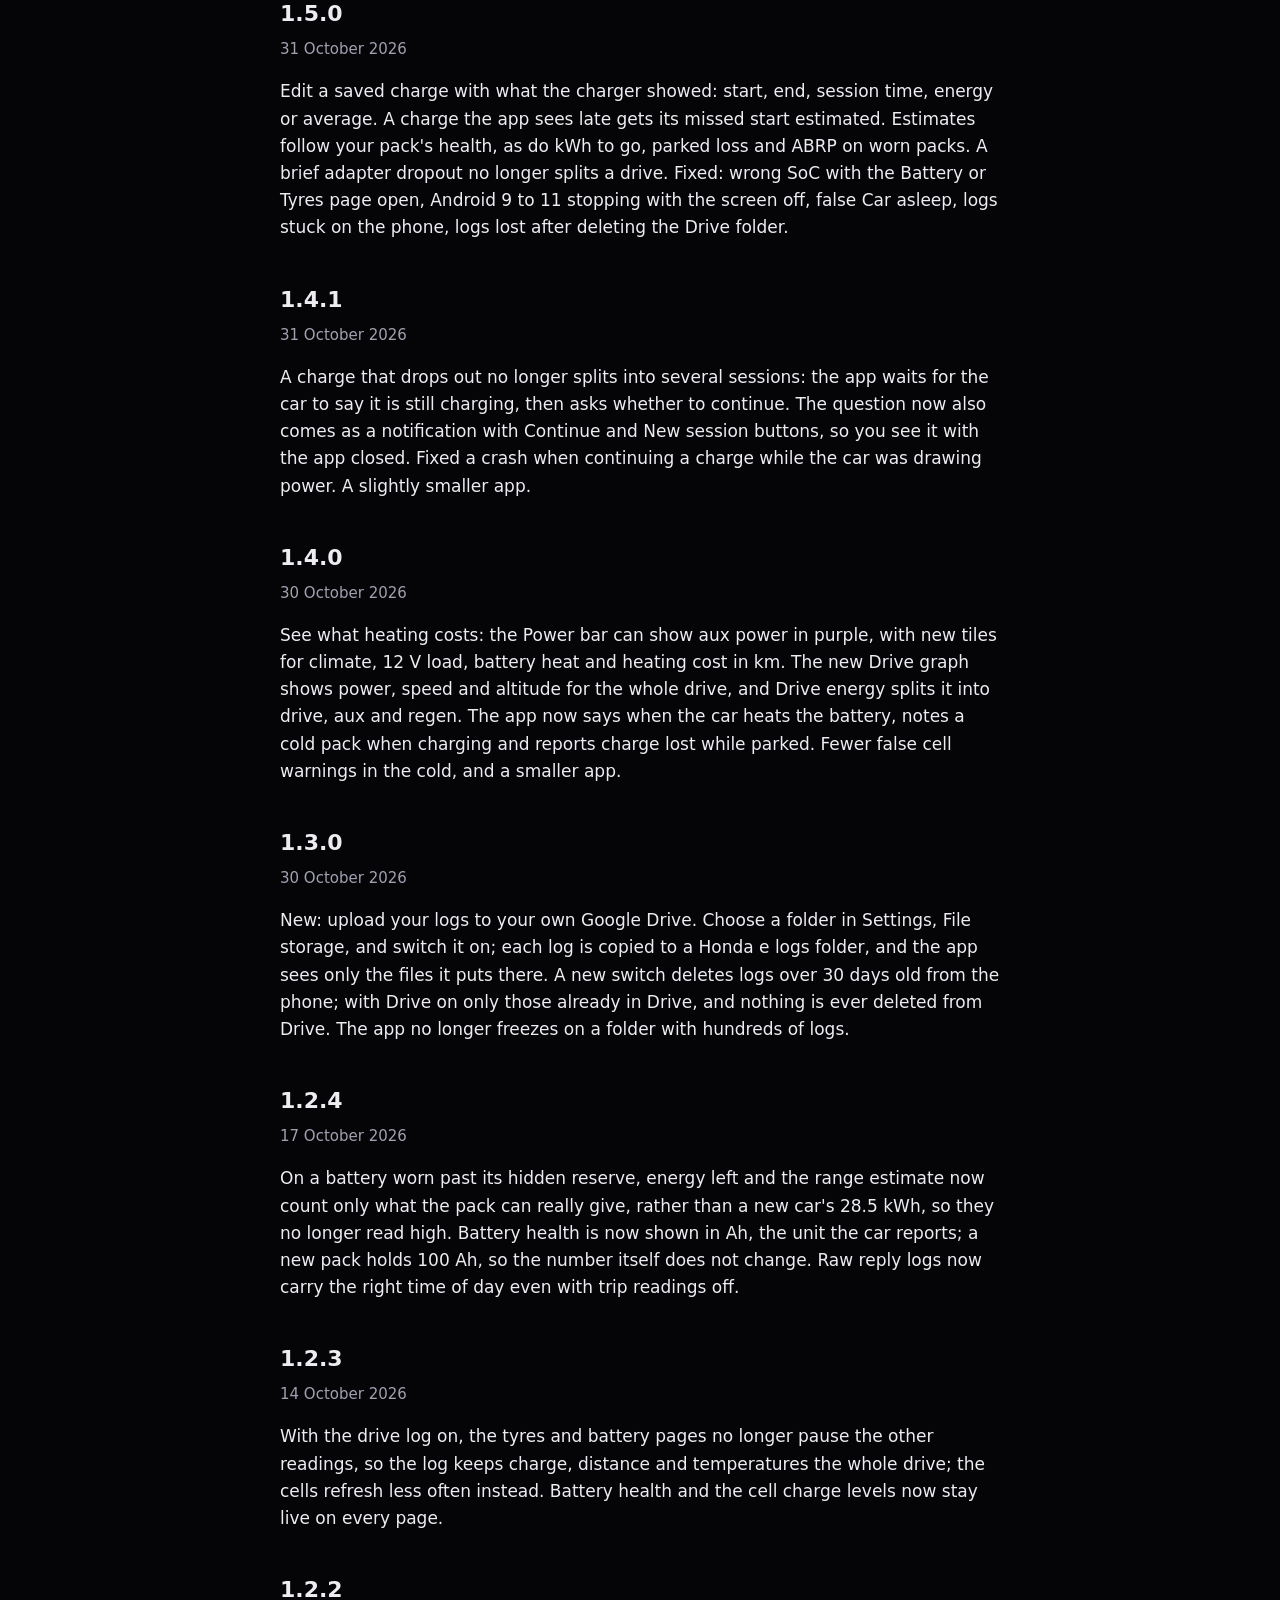
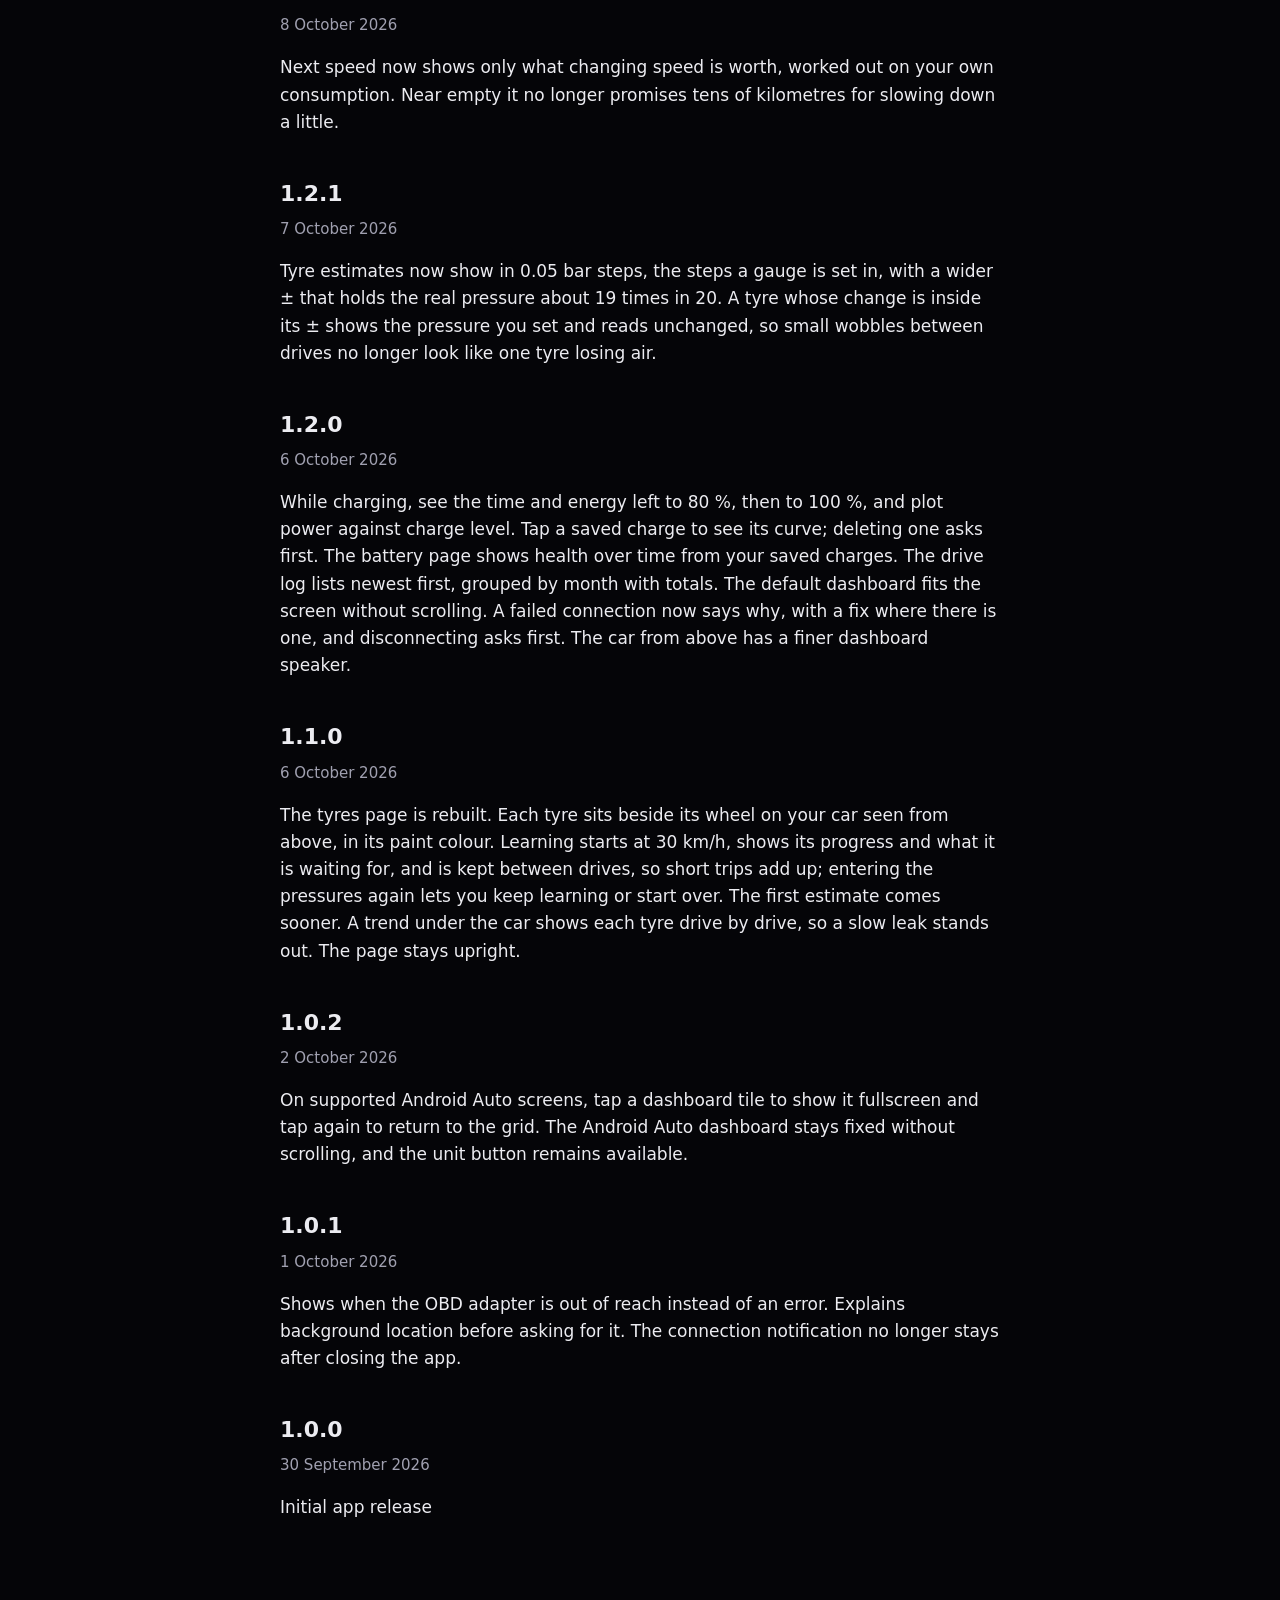
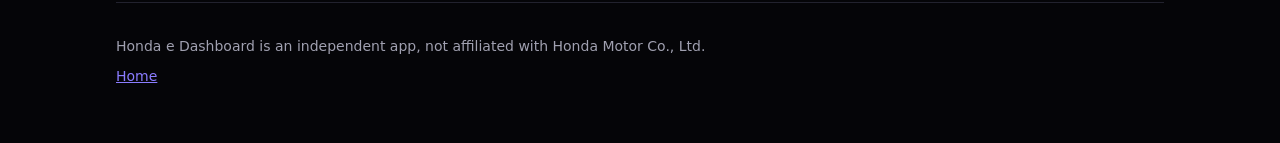
==== commit 564275a9: "Deploy site from 360de1c" ====
--- a/changelog.html
+++ b/changelog.html
@@ -31,6 +31,10 @@
   <main class="doc">
     <h1>Changelog</h1>
     <p class="meta">Every release on Google Play, newest first.</p>
+    <section id="v2.4.4">
+      <h2>2.4.4</h2>
+      <p class="meta">26 November 2026</p><p>The Android Auto dashboard now notices when it stops updating and redraws itself. A horizontal bar can fill its tile instead of staying slim, and a graph tile&#x27;s number can be turned off, so a tile can be the bar alone. Drive energy can hide its names, numbers or unit, put the names beside the numbers, turn its strip off or fill the tile with it, take its own colours, and fit one row. Steps graphs draw in the colour the designer shows.</p>
+    </section>
     <section id="v2.4.3">
       <h2>2.4.3</h2>
       <p class="meta">26 November 2026</p><p>On a cold day the Battery page explains why BMS usable capacity reads low: a cold battery lowers it, and that is not wear. The cell resistance history compares days of a like temperature in winter, so a colder day no longer looks like a worn battery. If your adapter cannot read the battery&#x27;s long replies, the app now says so under the top bar and names adapters that can.</p>
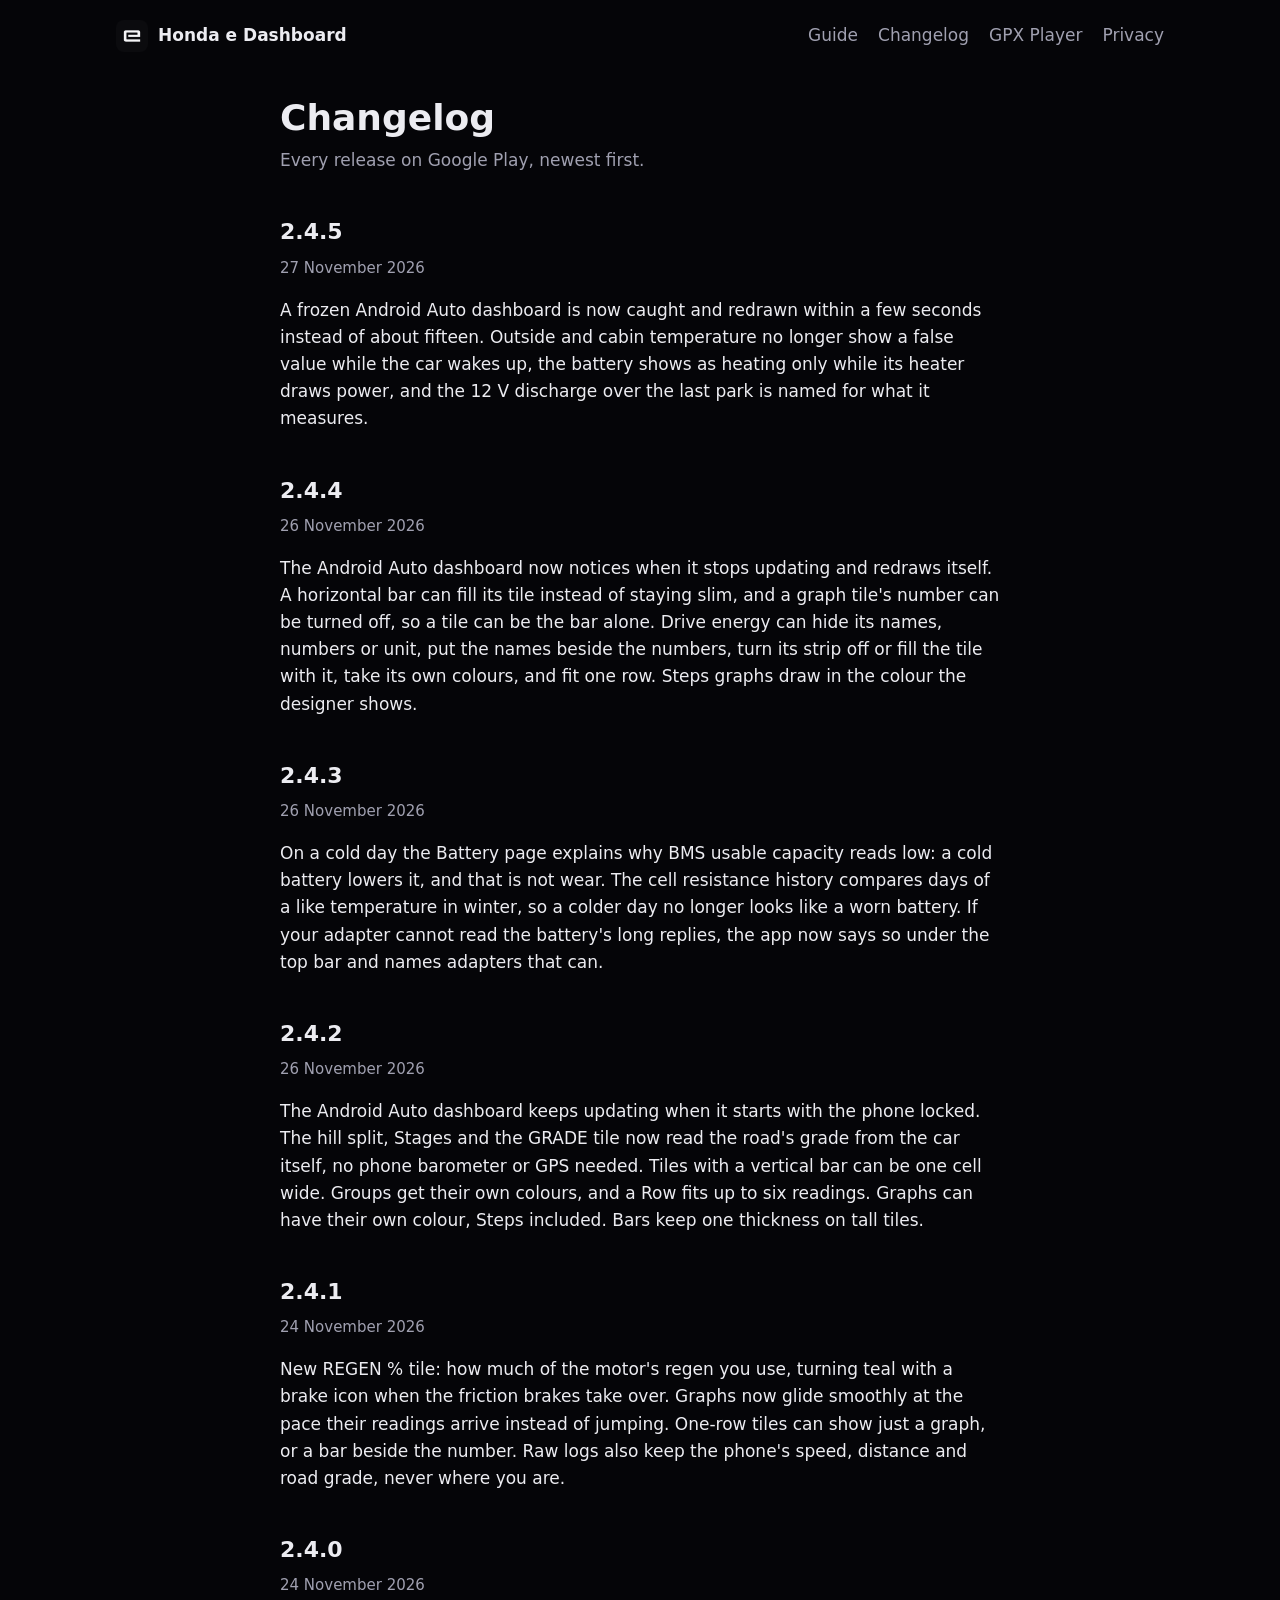
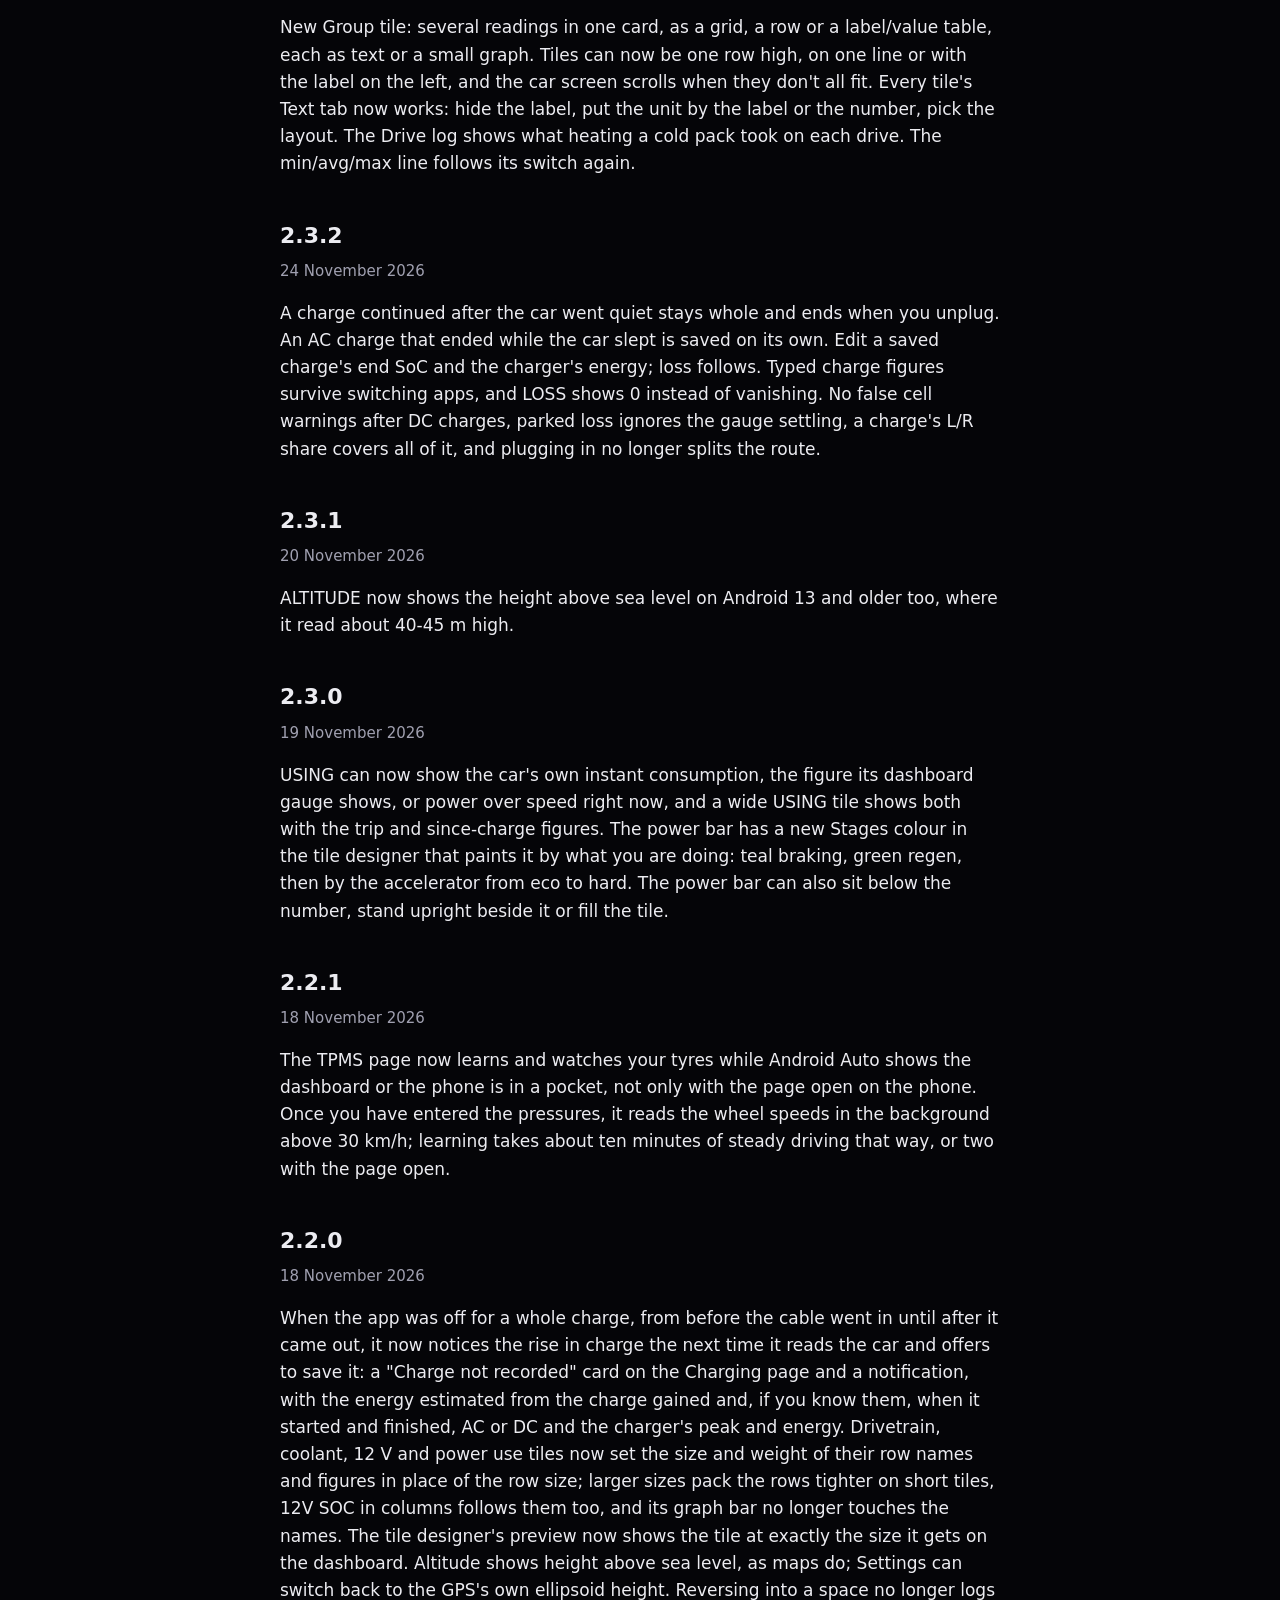
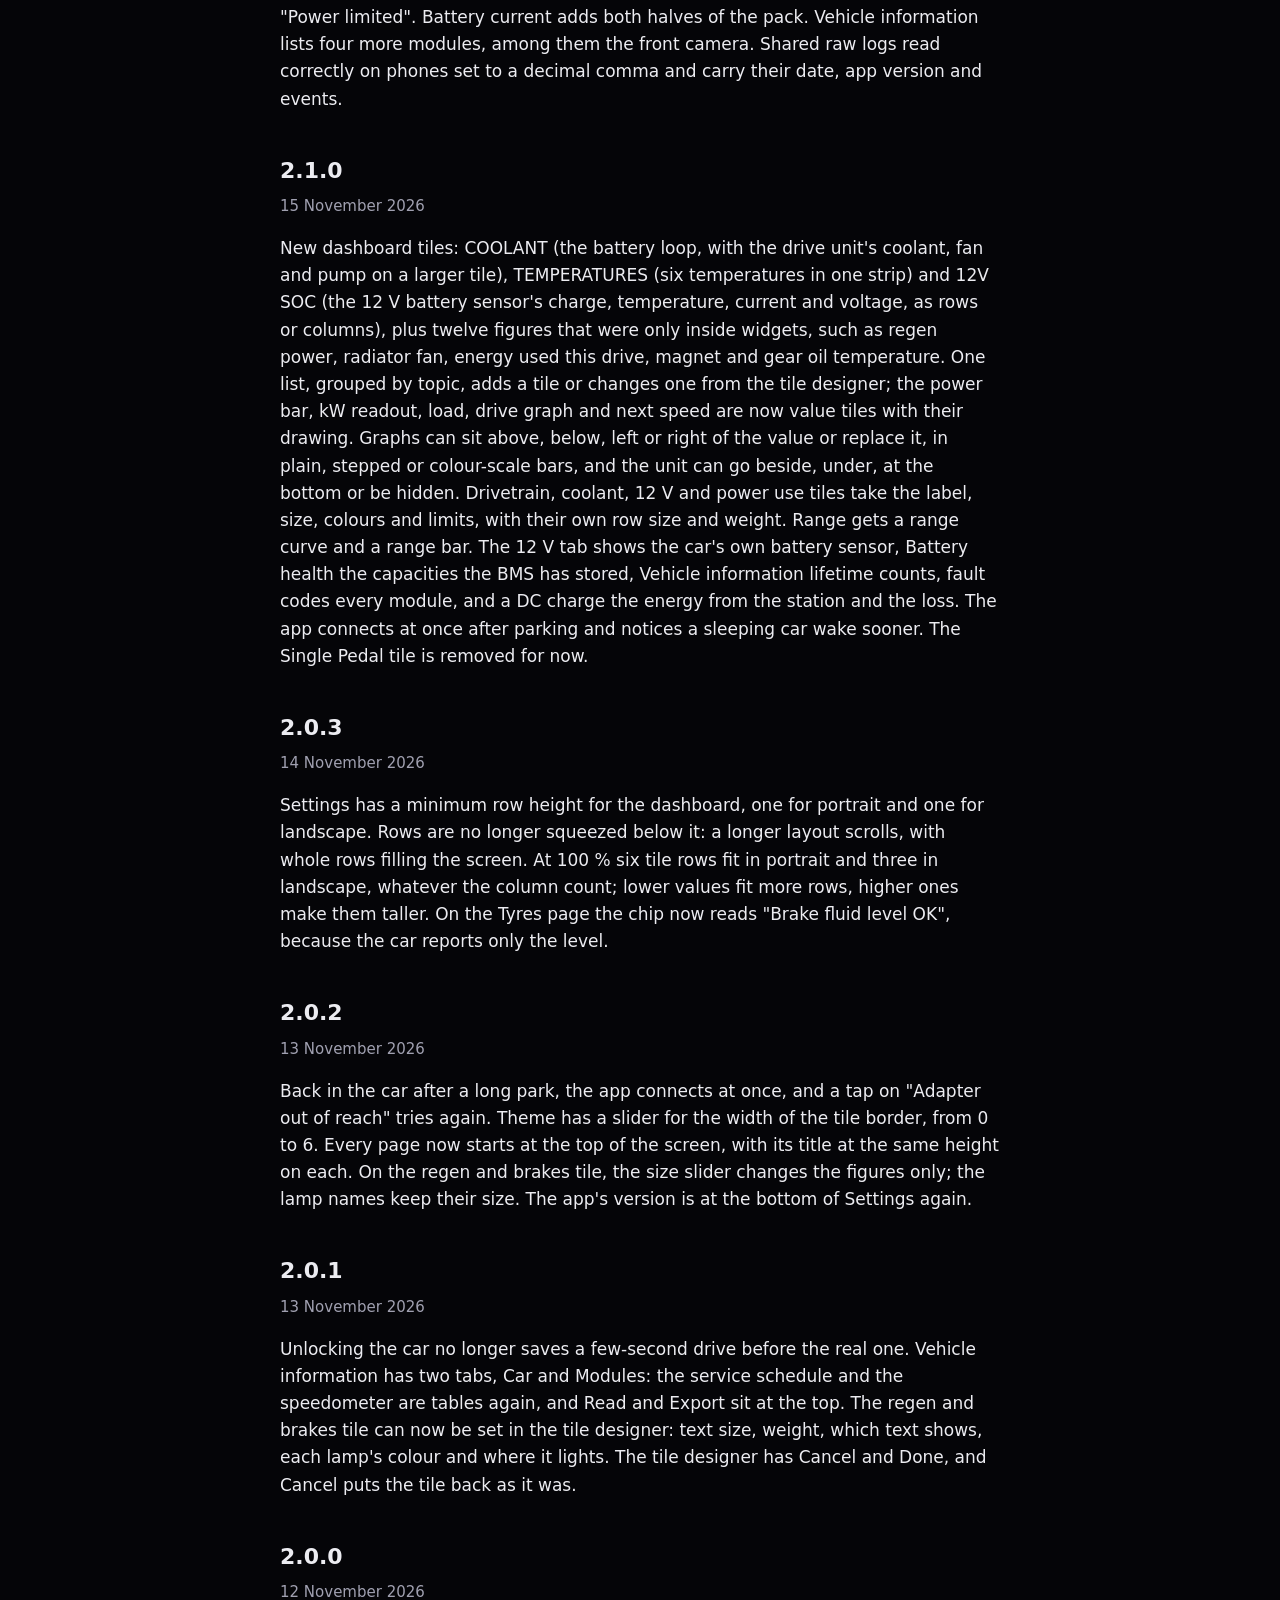
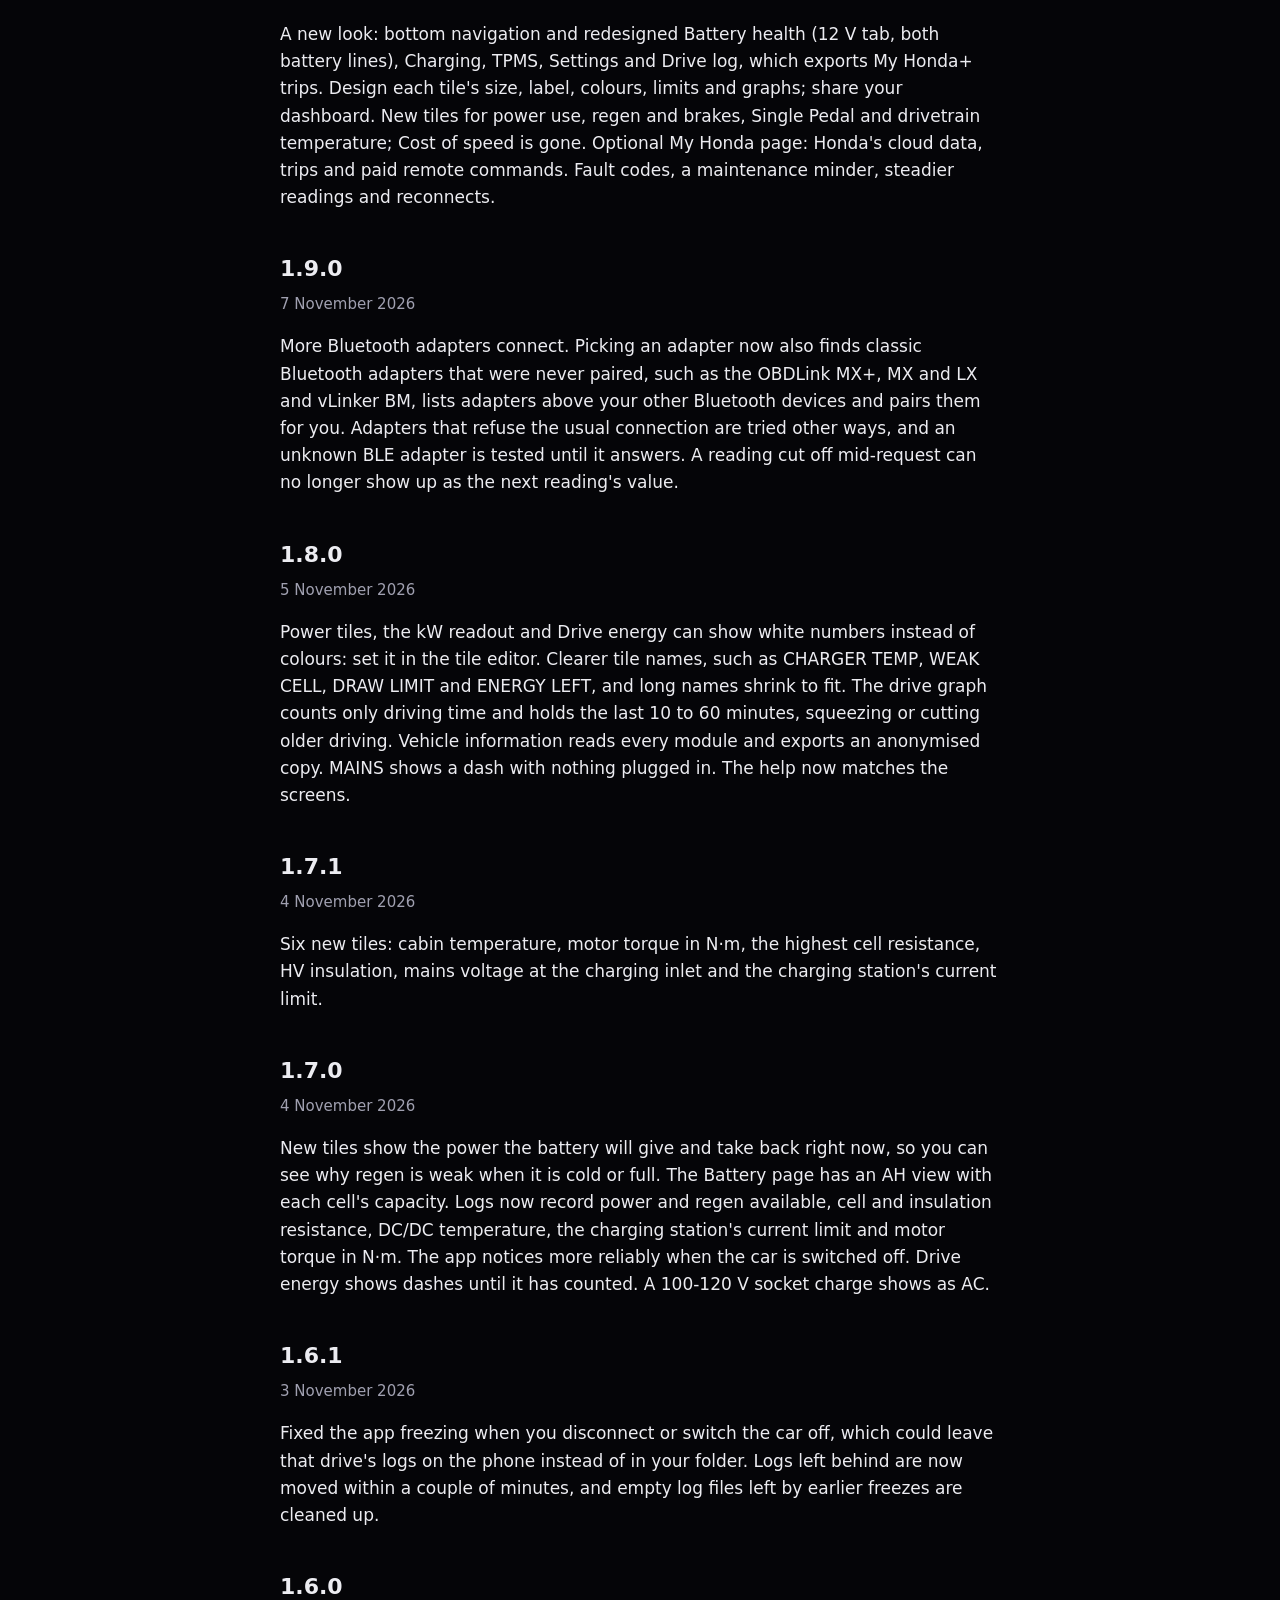
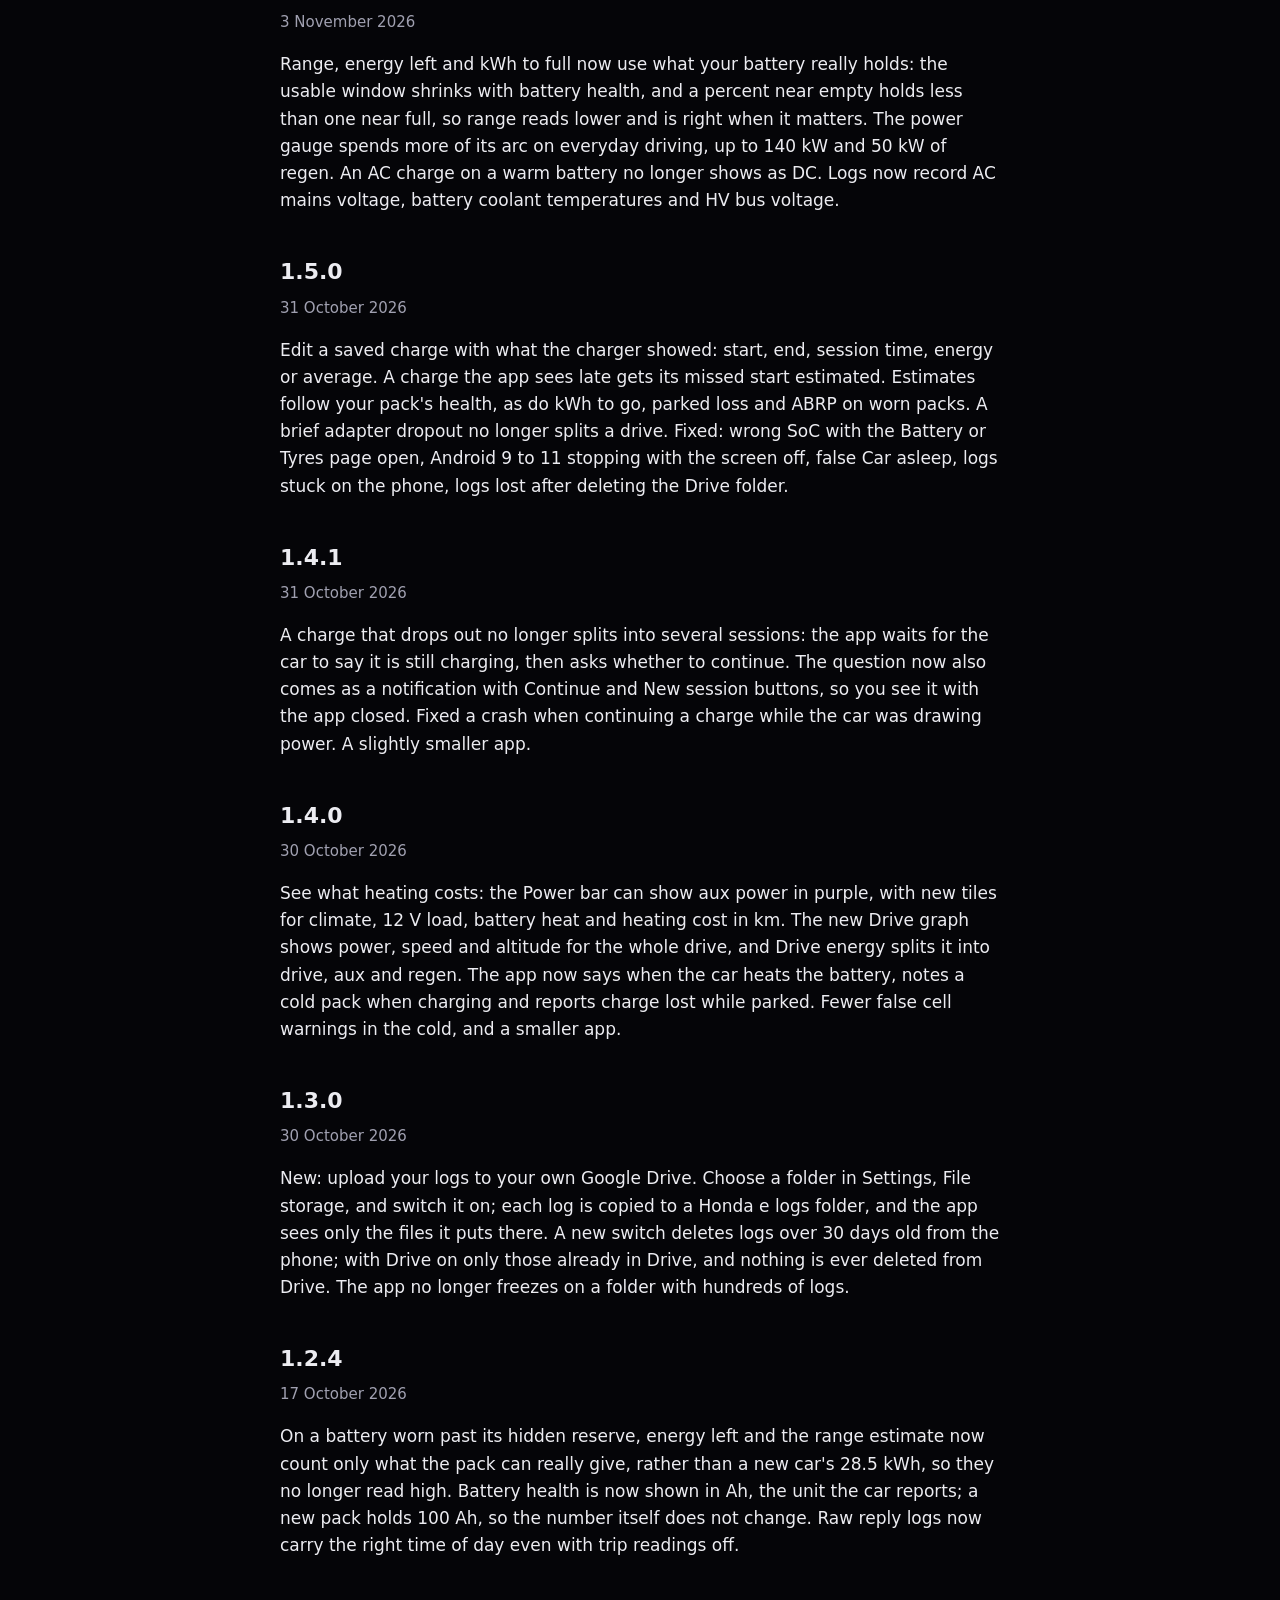
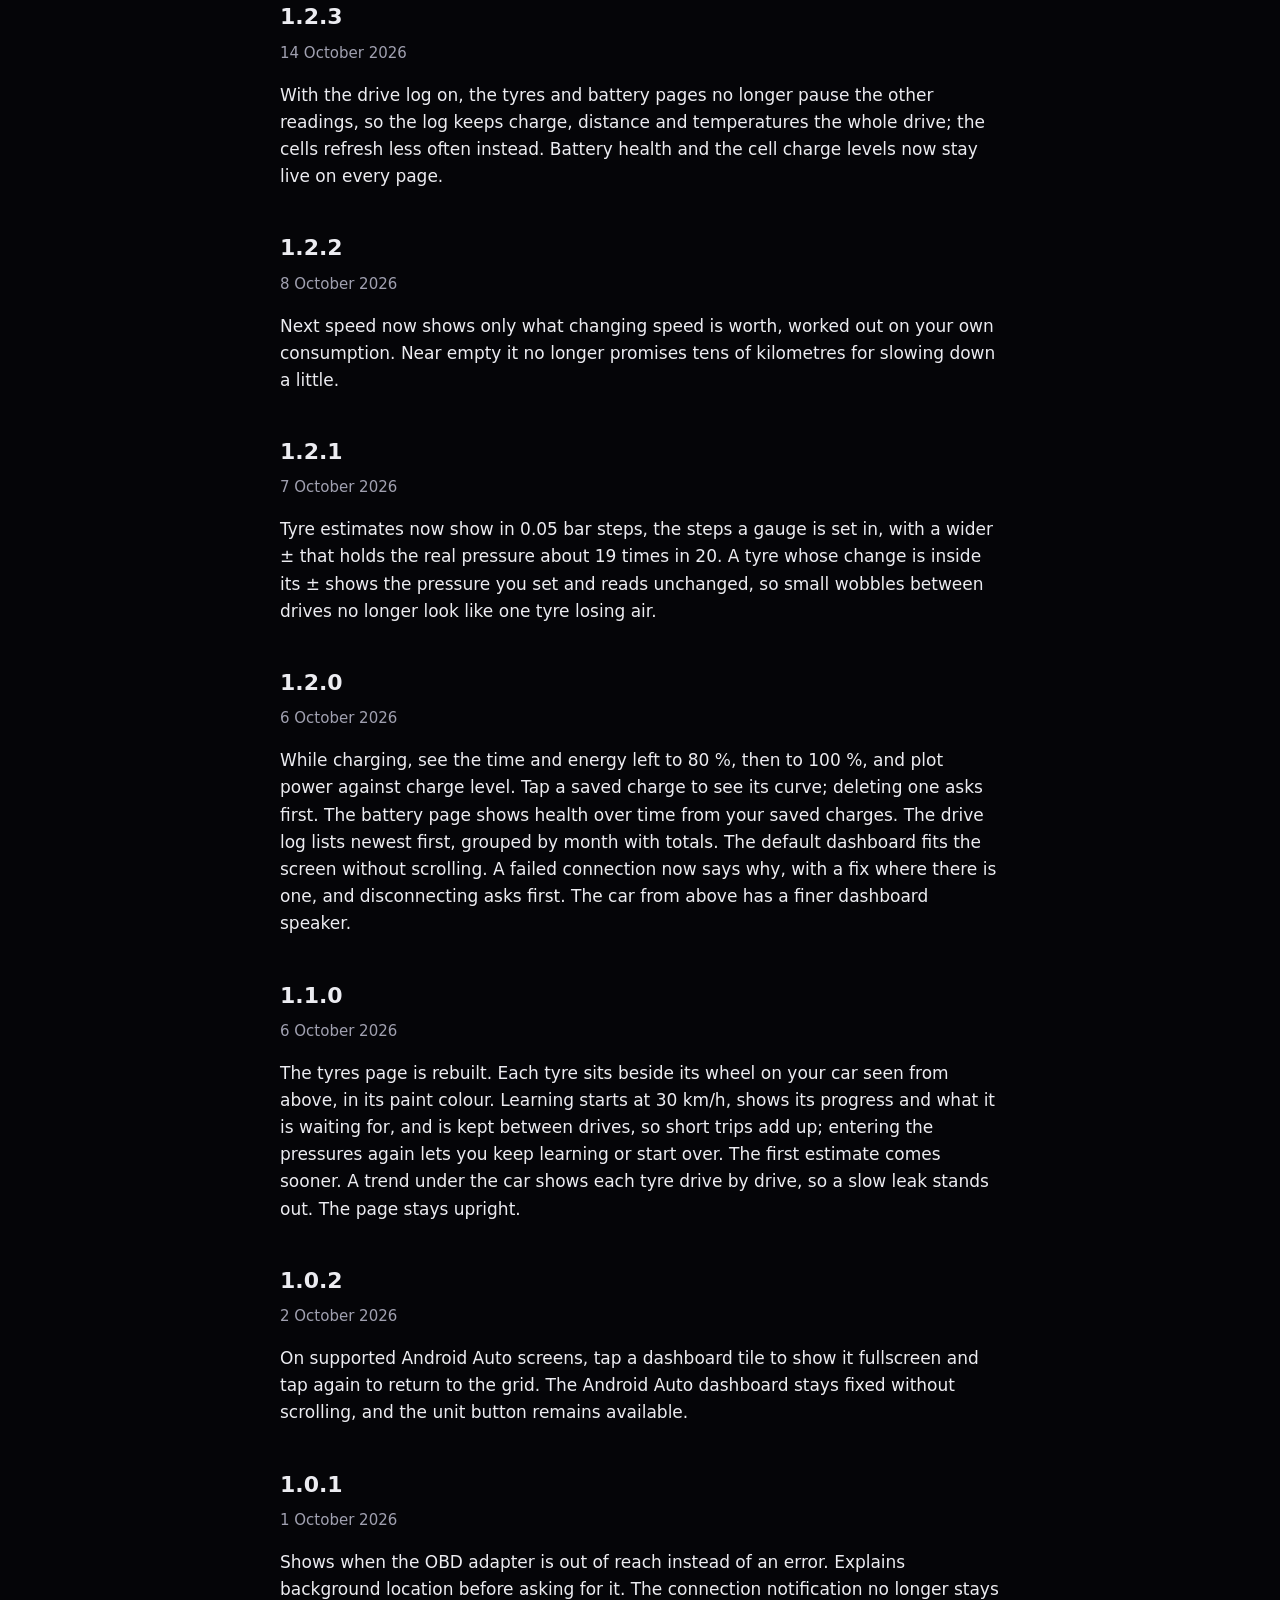
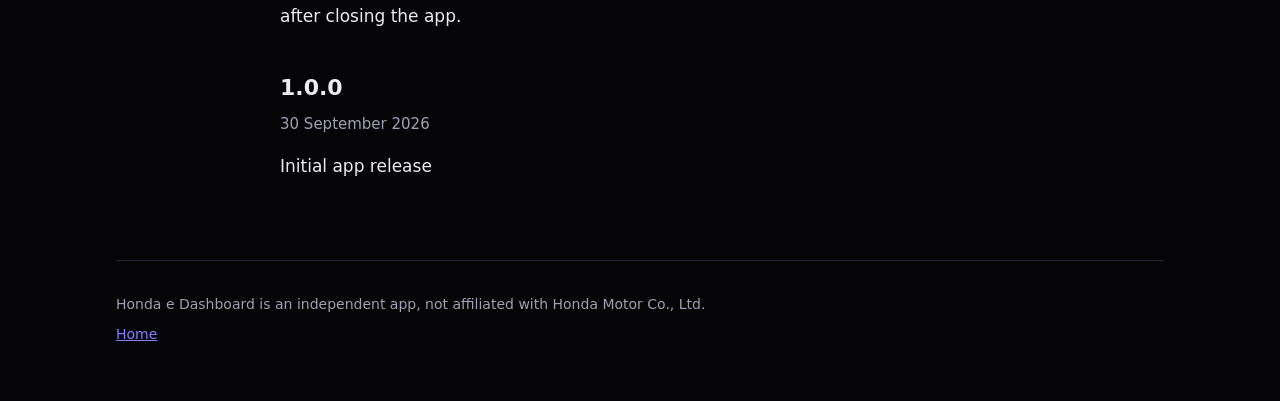
==== commit 7b9233a9: "Deploy site from db58f79" ====
--- a/changelog.html
+++ b/changelog.html
@@ -31,6 +31,10 @@
   <main class="doc">
     <h1>Changelog</h1>
     <p class="meta">Every release on Google Play, newest first.</p>
+    <section id="v2.4.5">
+      <h2>2.4.5</h2>
+      <p class="meta">27 November 2026</p><p>A frozen Android Auto dashboard is now caught and redrawn within a few seconds instead of about fifteen. Outside and cabin temperature no longer show a false value while the car wakes up, the battery shows as heating only while its heater draws power, and the 12 V discharge over the last park is named for what it measures.</p>
+    </section>
     <section id="v2.4.4">
       <h2>2.4.4</h2>
       <p class="meta">26 November 2026</p><p>The Android Auto dashboard now notices when it stops updating and redraws itself. A horizontal bar can fill its tile instead of staying slim, and a graph tile&#x27;s number can be turned off, so a tile can be the bar alone. Drive energy can hide its names, numbers or unit, put the names beside the numbers, turn its strip off or fill the tile with it, take its own colours, and fit one row. Steps graphs draw in the colour the designer shows.</p>
